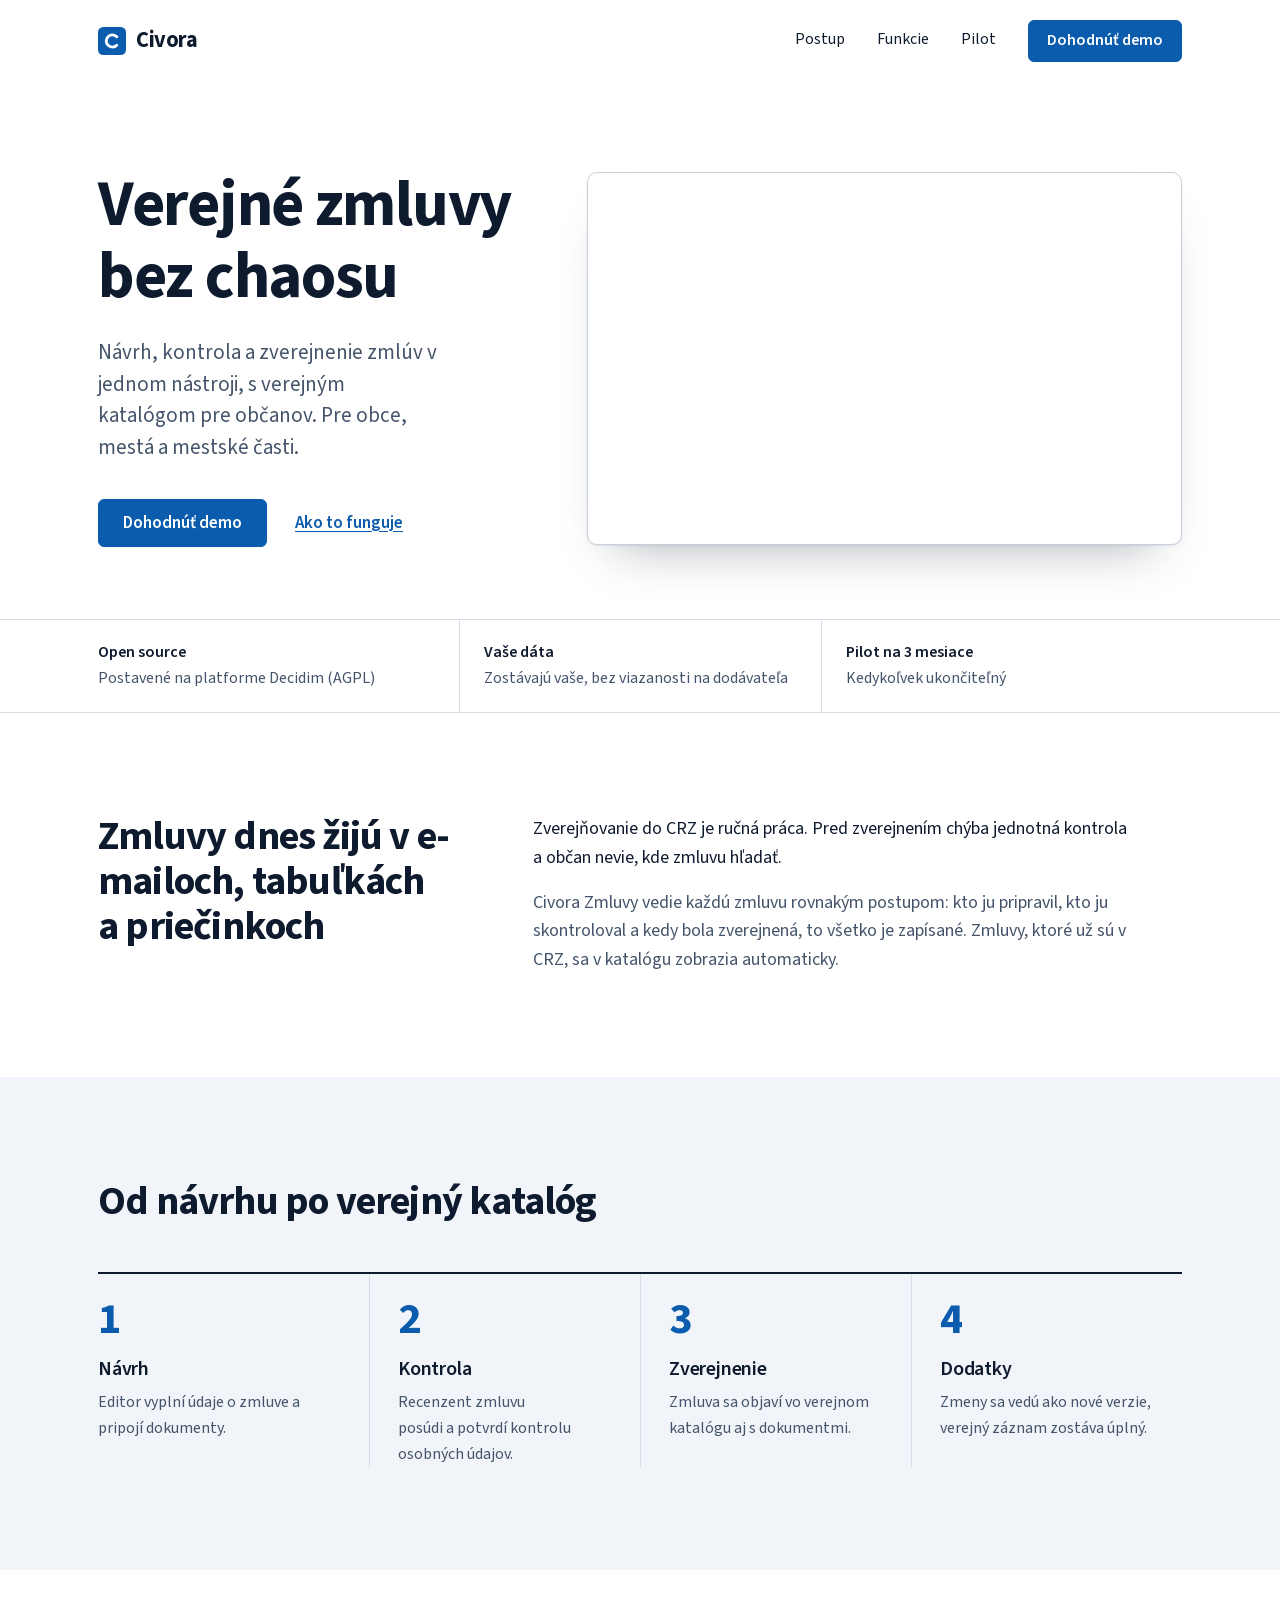
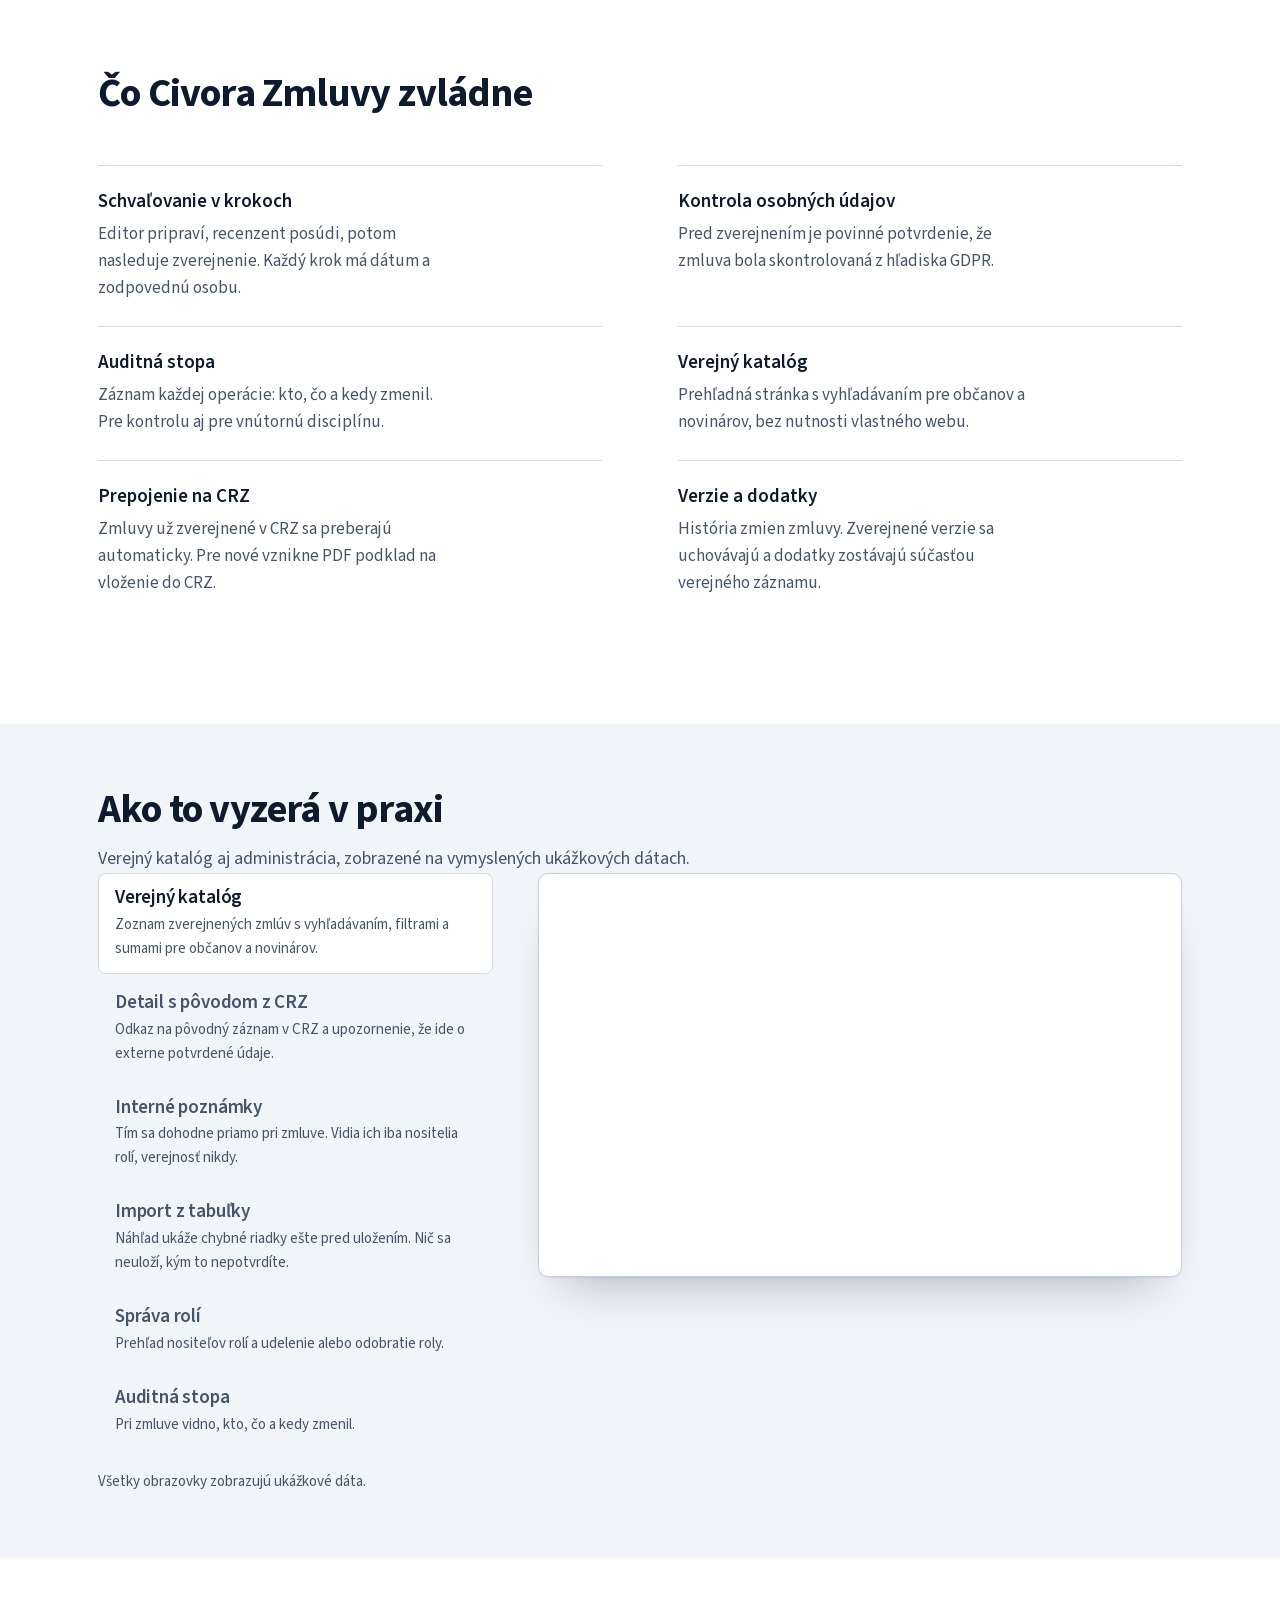
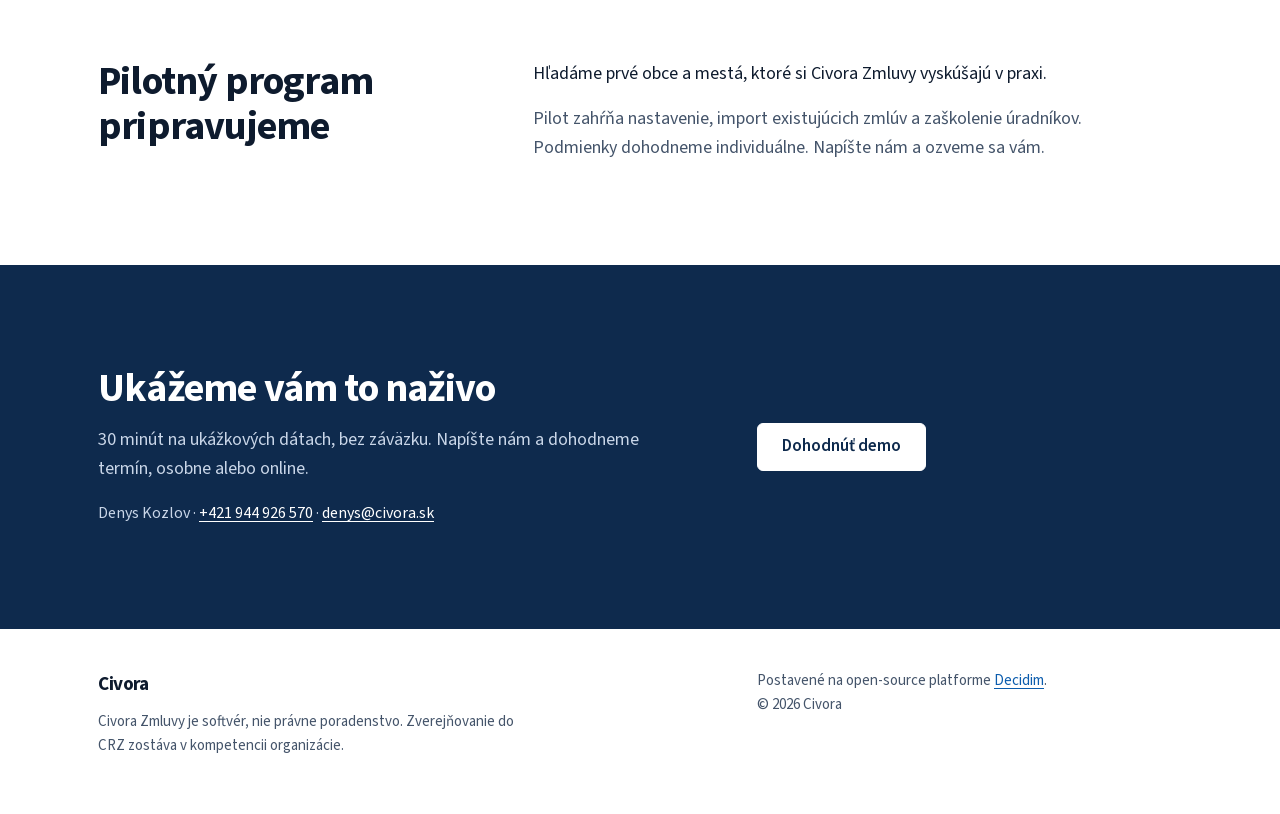
==== index.html @ c76ae754 "fix(site): cache-bust the refreshed screenshots Browsers kept the old images under the unchanged fil" ====
<!doctype html>
<html lang="sk">
<head>
<meta charset="utf-8">
<meta name="viewport" content="width=device-width, initial-scale=1">
<title>Civora Zmluvy: evidencia a zverejňovanie zmlúv pre obce a mestá</title>
<meta name="description" content="Návrh, kontrola a zverejnenie zmlúv obce či mesta v jednom nástroji, s verejným katalógom pre občanov a prepojením na CRZ. Postavené na open-source platforme Decidim.">
<link rel="canonical" href="https://civora.sk/">
<meta name="robots" content="index,follow,max-image-preview:large">
<meta name="theme-color" content="#0b5cad">
<meta property="og:type" content="website">
<meta property="og:site_name" content="Civora">
<meta property="og:url" content="https://civora.sk/">
<meta property="og:title" content="Civora Zmluvy: verejné zmluvy bez chaosu">
<meta property="og:description" content="Pracovný postup a verejný katalóg zmlúv pre obce, mestá a mestské časti.">
<meta property="og:locale" content="sk_SK">
<meta property="og:image" content="https://civora.sk/img/og-image.png?v=20261006">
<meta property="og:image:width" content="1200">
<meta property="og:image:height" content="630">
<meta property="og:image:alt" content="Verejný katalóg zmlúv v Civora Zmluvy (ukážkové dáta)">
<meta name="twitter:card" content="summary_large_image">
<link rel="icon" href="favicon.svg" type="image/svg+xml">
<link rel="preload" href="fonts/source-sans-3-latin-400.woff2" as="font" type="font/woff2" crossorigin>
<link rel="preload" href="fonts/source-sans-3-sk-ext-400.woff2" as="font" type="font/woff2" crossorigin>
<link rel="preload" href="fonts/source-sans-3-latin-600.woff2" as="font" type="font/woff2" crossorigin>
<link rel="preload" href="fonts/source-sans-3-sk-ext-600.woff2" as="font" type="font/woff2" crossorigin>
<link rel="preload" href="fonts/source-sans-3-latin-700.woff2" as="font" type="font/woff2" crossorigin>
<link rel="preload" href="fonts/source-sans-3-sk-ext-700.woff2" as="font" type="font/woff2" crossorigin>
<script type="application/ld+json">
{
  "@context": "https://schema.org",
  "@graph": [
    {
      "@type": "Organization",
      "@id": "https://civora.sk/#org",
      "name": "Civora",
      "url": "https://civora.sk/",
      "logo": "https://civora.sk/favicon.svg",
      "email": "denys@civora.sk",
      "telephone": "+421944926570",
      "areaServed": "SK"
    },
    {
      "@type": "WebSite",
      "@id": "https://civora.sk/#website",
      "url": "https://civora.sk/",
      "name": "Civora Zmluvy",
      "inLanguage": "sk",
      "publisher": {"@id": "https://civora.sk/#org"}
    },
    {
      "@type": "SoftwareApplication",
      "name": "Civora Zmluvy",
      "applicationCategory": "BusinessApplication",
      "operatingSystem": "Web",
      "inLanguage": "sk",
      "description": "Pracovný postup a verejný katalóg zmlúv pre obce, mestá a mestské časti: návrh, kontrola, zverejnenie a prepojenie na CRZ.",
      "image": "https://civora.sk/img/og-image.png?v=20261006",
      "publisher": {"@id": "https://civora.sk/#org"}
    }
  ]
}
</script>
<style>
@font-face{font-family:'Source Sans 3';font-style:normal;font-weight:400;font-display:optional;src:url('fonts/source-sans-3-sk-ext-400.woff2') format('woff2');unicode-range:U+010C-010F, U+011A-011B, U+0139-013A, U+013D-013E, U+0147-0148, U+0154-0155, U+0158-0159, U+0160-0161, U+0164-0165, U+016E-016F, U+017D-017E}
@font-face{font-family:'Source Sans 3';font-style:normal;font-weight:400;font-display:optional;src:url('fonts/source-sans-3-latin-400.woff2') format('woff2');unicode-range:U+0000-00FF, U+0131, U+0152-0153, U+02BB-02BC, U+02C6, U+02DA, U+02DC, U+0304, U+0308, U+0329, U+2000-206F, U+20AC, U+2122, U+2191, U+2193, U+2212, U+2215, U+FEFF, U+FFFD}
@font-face{font-family:'Source Sans 3';font-style:normal;font-weight:600;font-display:optional;src:url('fonts/source-sans-3-sk-ext-600.woff2') format('woff2');unicode-range:U+010C-010F, U+011A-011B, U+0139-013A, U+013D-013E, U+0147-0148, U+0154-0155, U+0158-0159, U+0160-0161, U+0164-0165, U+016E-016F, U+017D-017E}
@font-face{font-family:'Source Sans 3';font-style:normal;font-weight:600;font-display:optional;src:url('fonts/source-sans-3-latin-600.woff2') format('woff2');unicode-range:U+0000-00FF, U+0131, U+0152-0153, U+02BB-02BC, U+02C6, U+02DA, U+02DC, U+0304, U+0308, U+0329, U+2000-206F, U+20AC, U+2122, U+2191, U+2193, U+2212, U+2215, U+FEFF, U+FFFD}
@font-face{font-family:'Source Sans 3';font-style:normal;font-weight:700;font-display:optional;src:url('fonts/source-sans-3-sk-ext-700.woff2') format('woff2');unicode-range:U+010C-010F, U+011A-011B, U+0139-013A, U+013D-013E, U+0147-0148, U+0154-0155, U+0158-0159, U+0160-0161, U+0164-0165, U+016E-016F, U+017D-017E}
@font-face{font-family:'Source Sans 3';font-style:normal;font-weight:700;font-display:optional;src:url('fonts/source-sans-3-latin-700.woff2') format('woff2');unicode-range:U+0000-00FF, U+0131, U+0152-0153, U+02BB-02BC, U+02C6, U+02DA, U+02DC, U+0304, U+0308, U+0329, U+2000-206F, U+20AC, U+2122, U+2191, U+2193, U+2212, U+2215, U+FEFF, U+FFFD}

:root{
  --ink:#0e1b2e;
  --muted:#44546a;
  --blue:#0b5cad;
  --blue-dark:#084782;
  --navy:#0e2a4d;
  --rule:#d5dce6;
  --tint:#f1f4f8;
  --white:#fff;
  --measure:66ch;
  --gutter:clamp(20px,5vw,48px);
  scrollbar-color:#9aa8bb var(--tint);
}
*,*::before,*::after{box-sizing:border-box}
html{scroll-behavior:smooth;-webkit-text-size-adjust:100%}
body{
  margin:0;background:var(--white);color:var(--ink);
  font-family:'Source Sans 3',system-ui,-apple-system,'Segoe UI',sans-serif;
  font-size:1.125rem;line-height:1.6;font-variant-numeric:lining-nums;
  -webkit-font-smoothing:antialiased;
}
::selection{background:#bcd7f2;color:var(--ink)}
img{max-width:100%;height:auto;display:block}
a{color:var(--blue);text-underline-offset:.18em;text-decoration-thickness:1px}
a:hover{color:var(--blue-dark);text-decoration-thickness:2px}
:focus-visible{outline:3px solid var(--blue);outline-offset:3px;border-radius:2px}
.skip{position:absolute;left:-9999px;top:8px;background:var(--ink);color:#fff;padding:10px 16px;border-radius:6px;z-index:10}
.skip:focus{left:var(--gutter)}
.wrap{max-width:1180px;margin:0 auto;padding-inline:var(--gutter)}

h1,h2,h3{margin:0;font-weight:700;line-height:1.12;letter-spacing:-.02em;text-wrap:balance}
h1{font-size:clamp(2.5rem,1.2rem + 4.6vw,4rem)}
h2{font-size:clamp(1.8rem,1.2rem + 1.9vw,2.5rem)}
h3{font-size:1.25rem;letter-spacing:-.01em;line-height:1.3;font-weight:600}
p{margin:0;max-width:var(--measure);text-wrap:pretty}

/* header */
.top{display:flex;align-items:center;justify-content:space-between;gap:20px;padding-block:20px}
.brand{font-weight:700;font-size:1.4rem;letter-spacing:-.02em;color:var(--ink);text-decoration:none;display:flex;align-items:center;gap:10px}
.brand svg{width:28px;height:28px;flex:none}
.brand:hover{color:var(--ink)}
.nav{display:flex;align-items:center;gap:clamp(14px,3vw,32px);font-size:1rem}
.nav a:not(.btn){color:var(--ink);text-decoration:none;padding:6px 0;border-bottom:2px solid transparent}
.nav a:not(.btn):hover{border-bottom-color:var(--blue)}

.btn{
  display:inline-flex;align-items:center;justify-content:center;
  min-height:48px;padding:0 24px;border-radius:6px;
  background:var(--blue);color:#fff;font-weight:600;font-size:1.0625rem;
  text-decoration:none;border:1px solid var(--blue);
  transition:background-color .15s ease,border-color .15s ease;
}
.btn:hover{background:var(--blue-dark);border-color:var(--blue-dark);color:#fff}
.btn--sm{min-height:42px;padding:0 18px;font-size:1rem}
.btn--light{background:#fff;color:var(--navy);border-color:#fff}
.btn--light:hover{background:#e6eef8;border-color:#e6eef8;color:var(--navy)}

/* hero */
.hero{display:grid;grid-template-columns:minmax(0,5fr) minmax(0,7fr);gap:clamp(32px,5vw,72px);align-items:center;padding-block:clamp(40px,7vw,88px) clamp(40px,6vw,72px)}
.hero p.lead{font-size:1.3125rem;line-height:1.5;color:var(--muted);margin-top:24px;max-width:34ch}
.hero .actions{display:flex;flex-wrap:wrap;align-items:center;gap:12px 28px;margin-top:36px}
.hero .actions a.link{font-weight:600;font-size:1.0625rem}
.shot{border:1px solid #c6d0dc;border-radius:10px;overflow:hidden;background:#fff;box-shadow:0 1px 2px rgba(14,27,46,.08),0 28px 48px -28px rgba(14,27,46,.35)}

.facts{border-block:1px solid var(--rule);background:var(--white)}
.facts ul{list-style:none;margin:0 auto;padding:0 var(--gutter);max-width:1180px;display:grid;grid-template-columns:repeat(3,1fr)}
.facts li{padding:20px 24px;font-size:1rem;color:var(--muted);border-left:1px solid var(--rule)}
.facts li:first-child{border-left:0;padding-left:0}
.facts strong{display:block;color:var(--ink);font-weight:600}

section{padding-block:clamp(56px,8vw,104px)}
.split{display:grid;grid-template-columns:minmax(0,4fr) minmax(0,7fr);gap:clamp(24px,5vw,80px)}
.split .body p+p{margin-top:16px}
.body p{color:var(--muted)}
.body p.strong{color:var(--ink)}

.tint{background:var(--tint)}

/* workflow */
.steps{list-style:none;margin:48px 0 0;padding:0;display:grid;grid-template-columns:repeat(4,1fr);gap:0;counter-reset:s;border-top:2px solid var(--ink)}
.steps li{padding:24px 28px 0 0;counter-increment:s}
.steps li+li{padding-left:28px;border-left:1px solid var(--rule)}
.steps li::before{content:counter(s);display:block;font-size:2.75rem;font-weight:700;line-height:1;color:var(--blue);margin-bottom:14px;font-variant-numeric:tabular-nums}
.steps p{font-size:1rem;color:var(--muted);margin-top:8px}

/* features */
.feat{margin:48px 0 0;display:grid;grid-template-columns:1fr 1fr;column-gap:clamp(32px,6vw,96px)}
.feat div{padding:24px 0;border-top:1px solid var(--rule)}
.feat dt{font-weight:600;font-size:1.1875rem;line-height:1.3}
.feat dd{margin:6px 0 0;color:var(--muted);font-size:1.0625rem;max-width:44ch}

/* screens */
.screens{display:grid;grid-template-columns:1fr 1fr;gap:clamp(20px,3vw,40px);margin-top:48px}
.screens figure{margin:0}
.screens figcaption{margin-top:14px;font-size:1rem;color:var(--muted);max-width:46ch}
.screens figcaption strong{color:var(--ink);font-weight:600}

/* gallery */
.gal{padding-block:clamp(48px,5vw,64px)}
.gal__intro{margin-top:12px;color:var(--muted)}
.gal__list{list-style:none;margin:32px 0 0;padding:0;display:grid;gap:40px}
.gal__item{min-width:0}
.gal__title{font-size:1.1875rem}
.gal__line{margin:4px 0 14px;font-size:1rem;color:var(--muted);max-width:60ch}
.gal__note{margin-top:20px;font-size:.9375rem;color:var(--muted)}
@media (min-width:960px){
  .gal__list{margin-top:28px}
  .gal.is-on .gal__body{display:grid;grid-template-columns:minmax(0,38fr) minmax(0,62fr);gap:clamp(24px,3.5vw,48px);align-items:start}
  .gal.is-on .gal__list{margin-top:0;gap:4px}
  .gal.is-on .gal__item{padding:12px 16px;border:1px solid transparent;border-radius:8px;cursor:pointer;transition:background-color .15s ease,border-color .15s ease}
  .gal.is-on .gal__item .shot{display:none}
  .gal.is-on .gal__line{margin:2px 0 0;font-size:.9375rem}
  .gal.is-on .gal__title{color:var(--muted)}
  .gal.is-on .gal__item:hover{background:rgba(255,255,255,.6)}
  .gal.is-on .gal__item[aria-selected="true"]{background:var(--white);border-color:var(--rule)}
  .gal.is-on .gal__item[aria-selected="true"] .gal__title{color:var(--ink)}
  .gal__stage{position:sticky;top:24px}
  .gal__stage img{transition:opacity .18s ease-out}
  .gal__stage img.is-fading{opacity:0}
}
@media (prefers-reduced-motion:reduce){.gal__stage img,.gal.is-on .gal__item{transition:none}}

/* pricing */
.plans{margin:48px 0 0;border-top:2px solid var(--ink)}
.plan{display:grid;grid-template-columns:minmax(0,3fr) minmax(0,5fr) minmax(0,3fr);gap:16px 32px;align-items:baseline;padding:28px 0;border-bottom:1px solid var(--rule)}
.plan p{color:var(--muted);font-size:1.0625rem}
.plan .price{font-weight:700;font-size:1.75rem;letter-spacing:-.02em;text-align:right;font-variant-numeric:tabular-nums lining-nums;line-height:1.2}
.plan .price small{display:block;font-size:1rem;font-weight:400;color:var(--muted);letter-spacing:0}
.note{margin-top:20px;font-size:1rem;color:var(--muted)}

/* cta */
.cta{background:var(--navy);color:#fff}
.cta .wrap{display:grid;grid-template-columns:minmax(0,7fr) minmax(0,5fr);gap:32px 64px;align-items:center}
.cta p{color:#c9d6e8;margin-top:14px}
.cta .who{font-size:1rem;color:#c9d6e8;margin-top:18px}
.cta .who a,.cta .who a:hover{color:#fff}
.cta .act{justify-self:start}

footer{padding-block:40px 56px;font-size:.9375rem;color:var(--muted)}
footer .wrap{display:grid;grid-template-columns:minmax(0,7fr) minmax(0,5fr);gap:16px 64px}
footer p{max-width:60ch}
footer .brand{font-size:1.2rem;margin-bottom:10px}

@media (max-width:900px){
  .hero{grid-template-columns:1fr}
  .hero p.lead{max-width:44ch}
  .split{grid-template-columns:1fr}
  .steps{grid-template-columns:1fr 1fr}
  .steps li:nth-child(odd){padding-left:0;border-left:0}
  .steps li:nth-child(n+3){margin-top:28px;border-top:1px solid var(--rule)}
  .feat{grid-template-columns:1fr}
  .screens{grid-template-columns:1fr}
  .plan{grid-template-columns:1fr;gap:6px}
  .plan .price{text-align:left}
  .cta .wrap,footer .wrap{grid-template-columns:1fr}
}
@media (max-width:640px){
  .nav a:not(.btn){display:none}
  .facts ul{grid-template-columns:1fr}
  .facts li{border-left:0;padding:14px 0;border-top:1px solid var(--rule)}
  .facts li:first-child{border-top:0}
  .steps{grid-template-columns:1fr}
  .steps li,.steps li+li{padding:20px 0 0;border-left:0}
  .steps li+li{margin-top:20px;border-top:1px solid var(--rule)}
  .steps li:nth-child(n+3){margin-top:20px}
}
@media (prefers-reduced-motion:reduce){html{scroll-behavior:auto}.btn{transition:none}}
</style>
</head>
<body>
<a class="skip" href="#obsah">Preskočiť na obsah</a>

<header class="wrap top">
  <a class="brand" href="./" aria-label="Civora Zmluvy, domov">
    <svg viewBox="0 0 32 32" aria-hidden="true"><rect width="32" height="32" rx="6" fill="#0b5cad"/><path d="M21.5 11.2A7 7 0 1 0 21.5 20.8" fill="none" stroke="#fff" stroke-width="3.2" stroke-linecap="round"/></svg>
    Civora
  </a>
  <nav class="nav" aria-label="Hlavná navigácia">
    <a href="#postup">Postup</a>
    <a href="#funkcie">Funkcie</a>
    <a href="#pilot">Pilot</a>
    <a class="btn btn--sm" href="mailto:denys@civora.sk?subject=Demo%20Civora%20Zmluvy">Dohodnúť demo</a>
  </nav>
</header>

<main id="obsah">
<div class="wrap hero">
  <div>
    <h1>Verejné zmluvy bez chaosu</h1>
    <p class="lead">Návrh, kontrola a zverejnenie zmlúv v jednom nástroji, s verejným katalógom pre občanov. Pre obce, mestá a mestské časti.</p>
    <div class="actions">
      <a class="btn" href="mailto:denys@civora.sk?subject=Demo%20Civora%20Zmluvy">Dohodnúť demo</a>
      <a class="link" href="#postup">Ako to funguje</a>
    </div>
  </div>
  <div class="shot">
    <img src="img/catalogue-sk-1440.webp?v=20261006" srcset="img/catalogue-sk-480.webp?v=20261006 480w, img/catalogue-sk-800.webp?v=20261006 800w, img/catalogue-sk-1200.webp?v=20261006 1200w, img/catalogue-sk-1440.webp?v=20261006 1440w" sizes="(max-width:900px) calc(100vw - 32px), 640px" width="1440" height="900" alt="Verejný katalóg zmlúv s vyhľadávaním a sumami zmlúv (ukážkové dáta)" fetchpriority="high" decoding="async">
  </div>
</div>

<div class="facts">
  <ul class="wrap">
    <li><strong>Open source</strong>Postavené na platforme Decidim (AGPL)</li>
    <li><strong>Vaše dáta</strong>Zostávajú vaše, bez viazanosti na dodávateľa</li>
    <li><strong>Pilot na 3 mesiace</strong>Kedykoľvek ukončiteľný</li>
  </ul>
</div>

<section>
  <div class="wrap split">
    <h2>Zmluvy dnes žijú v e-mailoch, tabuľkách a priečinkoch</h2>
    <div class="body">
      <p class="strong">Zverejňovanie do CRZ je ručná práca. Pred zverejnením chýba jednotná kontrola a občan nevie, kde zmluvu hľadať.</p>
      <p>Civora Zmluvy vedie každú zmluvu rovnakým postupom: kto ju pripravil, kto ju skontroloval a kedy bola zverejnená, to všetko je zapísané. Zmluvy, ktoré už sú v CRZ, sa v katalógu zobrazia automaticky.</p>
    </div>
  </div>
</section>

<section id="postup" class="tint">
  <div class="wrap">
    <h2>Od návrhu po verejný katalóg</h2>
    <ol class="steps">
      <li><h3>Návrh</h3><p>Editor vyplní údaje o zmluve a pripojí dokumenty.</p></li>
      <li><h3>Kontrola</h3><p>Recenzent zmluvu posúdi a potvrdí kontrolu osobných údajov.</p></li>
      <li><h3>Zverejnenie</h3><p>Zmluva sa objaví vo verejnom katalógu aj s dokumentmi.</p></li>
      <li><h3>Dodatky</h3><p>Zmeny sa vedú ako nové verzie, verejný záznam zostáva úplný.</p></li>
    </ol>
  </div>
</section>

<section id="funkcie">
  <div class="wrap">
    <h2>Čo Civora Zmluvy zvládne</h2>
    <dl class="feat">
      <div><dt>Schvaľovanie v krokoch</dt><dd>Editor pripraví, recenzent posúdi, potom nasleduje zverejnenie. Každý krok má dátum a zodpovednú osobu.</dd></div>
      <div><dt>Kontrola osobných údajov</dt><dd>Pred zverejnením je povinné potvrdenie, že zmluva bola skontrolovaná z hľadiska GDPR.</dd></div>
      <div><dt>Auditná stopa</dt><dd>Záznam každej operácie: kto, čo a kedy zmenil. Pre kontrolu aj pre vnútornú disciplínu.</dd></div>
      <div><dt>Verejný katalóg</dt><dd>Prehľadná stránka s vyhľadávaním pre občanov a novinárov, bez nutnosti vlastného webu.</dd></div>
      <div><dt>Prepojenie na CRZ</dt><dd>Zmluvy už zverejnené v CRZ sa preberajú automaticky. Pre nové vznikne PDF podklad na vloženie do CRZ.</dd></div>
      <div><dt>Verzie a dodatky</dt><dd>História zmien zmluvy. Zverejnené verzie sa uchovávajú a dodatky zostávajú súčasťou verejného záznamu.</dd></div>
    </dl>
  </div>
</section>

<section class="tint gal" id="galeria">
  <div class="wrap">
    <h2>Ako to vyzerá v praxi</h2>
    <p class="gal__intro">Verejný katalóg aj administrácia, zobrazené na vymyslených ukážkových dátach.</p>
    <div class="gal__body">
      <ol class="gal__list">
        <li class="gal__item" data-id="catalogue-sk">
          <h3 class="gal__title">Verejný katalóg</h3>
          <p class="gal__line">Zoznam zverejnených zmlúv s vyhľadávaním, filtrami a sumami pre občanov a novinárov.</p>
          <div class="shot"><img src="img/catalogue-sk-1440.webp?v=20261006" srcset="img/catalogue-sk-480.webp?v=20261006 480w, img/catalogue-sk-800.webp?v=20261006 800w, img/catalogue-sk-1200.webp?v=20261006 1200w, img/catalogue-sk-1440.webp?v=20261006 1440w" sizes="(max-width:959px) calc(100vw - 40px), 660px" width="1440" height="900" alt="Verejný katalóg zmlúv s vyhľadávaním, filtrami a zoznamom zmlúv so sumami (ukážkové dáta)" loading="lazy" decoding="async"></div>
        </li>
        <li class="gal__item" data-id="detail-crz-sk">
          <h3 class="gal__title">Detail s pôvodom z CRZ</h3>
          <p class="gal__line">Odkaz na pôvodný záznam v CRZ a upozornenie, že ide o externe potvrdené údaje.</p>
          <div class="shot"><img src="img/detail-crz-sk-1440.webp?v=20261006" srcset="img/detail-crz-sk-480.webp?v=20261006 480w, img/detail-crz-sk-800.webp?v=20261006 800w, img/detail-crz-sk-1200.webp?v=20261006 1200w, img/detail-crz-sk-1440.webp?v=20261006 1440w" sizes="(max-width:959px) calc(100vw - 40px), 660px" width="1440" height="900" alt="Detail zmluvy zrkadlenej z CRZ s údajmi o zmluve, zmluvnými stranami a odkazom na pôvodný záznam (ukážkové dáta)" loading="lazy" decoding="async"></div>
        </li>
        <li class="gal__item" data-id="notes-sk">
          <h3 class="gal__title">Interné poznámky</h3>
          <p class="gal__line">Tím sa dohodne priamo pri zmluve. Vidia ich iba nositelia rolí, verejnosť nikdy.</p>
          <div class="shot"><img src="img/notes-sk-1440.webp?v=20261006" srcset="img/notes-sk-480.webp?v=20261006 480w, img/notes-sk-800.webp?v=20261006 800w, img/notes-sk-1200.webp?v=20261006 1200w, img/notes-sk-1440.webp?v=20261006 1440w" sizes="(max-width:959px) calc(100vw - 40px), 660px" width="1440" height="900" alt="Interné poznámky k zmluve v administrácii: dve poznámky a pole na pridanie ďalšej (ukážkové dáta)" loading="lazy" decoding="async"></div>
        </li>
        <li class="gal__item" data-id="import-preview-sk">
          <h3 class="gal__title">Import z tabuľky</h3>
          <p class="gal__line">Náhľad ukáže chybné riadky ešte pred uložením. Nič sa neuloží, kým to nepotvrdíte.</p>
          <div class="shot"><img src="img/import-preview-sk-1440.webp?v=20261006" srcset="img/import-preview-sk-480.webp?v=20261006 480w, img/import-preview-sk-800.webp?v=20261006 800w, img/import-preview-sk-1200.webp?v=20261006 1200w, img/import-preview-sk-1440.webp?v=20261006 1440w" sizes="(max-width:959px) calc(100vw - 40px), 660px" width="1440" height="900" alt="Náhľad importu zmlúv z tabuľky CSV: tri platné riadky a dva riadky s chybou v sume a v dátume (ukážkové dáta)" loading="lazy" decoding="async"></div>
        </li>
        <li class="gal__item" data-id="roles-sk">
          <h3 class="gal__title">Správa rolí</h3>
          <p class="gal__line">Prehľad nositeľov rolí a udelenie alebo odobratie roly.</p>
          <div class="shot"><img src="img/roles-sk-1440.webp?v=20261006" srcset="img/roles-sk-480.webp?v=20261006 480w, img/roles-sk-800.webp?v=20261006 800w, img/roles-sk-1200.webp?v=20261006 1200w, img/roles-sk-1440.webp?v=20261006 1440w" sizes="(max-width:959px) calc(100vw - 40px), 660px" width="1440" height="900" alt="Správa rolí v administrácii s používateľom v roli recenzenta (ukážkové dáta)" loading="lazy" decoding="async"></div>
        </li>
        <li class="gal__item" data-id="audit-trail">
          <h3 class="gal__title">Auditná stopa</h3>
          <p class="gal__line">Pri zmluve vidno, kto, čo a kedy zmenil.</p>
          <div class="shot"><img src="img/audit-trail-1440.webp?v=20261006" srcset="img/audit-trail-480.webp?v=20261006 480w, img/audit-trail-800.webp?v=20261006 800w, img/audit-trail-1200.webp?v=20261006 1200w, img/audit-trail-1440.webp?v=20261006 1440w" sizes="(max-width:959px) calc(100vw - 40px), 660px" width="1440" height="900" alt="Auditná stopa jednej zmluvy so zoznamom operácií, používateľov a dátumov (ukážkové dáta)" loading="lazy" decoding="async"></div>
        </li>
      </ol>
    </div>
    <p class="gal__note">Všetky obrazovky zobrazujú ukážkové dáta.</p>
  </div>
</section>

<section id="pilot">
  <div class="wrap split">
    <h2>Pilotný program pripravujeme</h2>
    <div class="body">
      <p class="strong">Hľadáme prvé obce a mestá, ktoré si Civora Zmluvy vyskúšajú v praxi.</p>
      <p>Pilot zahŕňa nastavenie, import existujúcich zmlúv a zaškolenie úradníkov. Podmienky dohodneme individuálne. Napíšte nám a ozveme sa vám.</p>
    </div>
  </div>
</section>

<section class="cta" id="kontakt">
  <div class="wrap">
    <div>
      <h2>Ukážeme vám to naživo</h2>
      <p>30 minút na ukážkových dátach, bez záväzku. Napíšte nám a dohodneme termín, osobne alebo online.</p>
      <p class="who">Denys Kozlov · <a href="tel:+421944926570">+421 944 926 570</a> · <a href="mailto:denys@civora.sk">denys@civora.sk</a></p>
    </div>
    <a class="btn btn--light act" href="mailto:denys@civora.sk?subject=Demo%20Civora%20Zmluvy">Dohodnúť demo</a>
  </div>
</section>
<script>
(function(){
  var gal=document.getElementById('galeria');
  var mq=window.matchMedia('(min-width:960px)');
  if(!gal)return;
  var body=gal.querySelector('.gal__body'),list=gal.querySelector('.gal__list');
  var items=[].slice.call(list.children),stage,img,cur=0,timer;
  function select(n,focus){
    items.forEach(function(it,i){
      it.setAttribute('aria-selected',i===n?'true':'false');
      it.tabIndex=i===n?0:-1;
    });
    if(focus)items[n].focus();
    if(n===cur&&img.src)return;
    cur=n;
    var src=items[n].querySelector('img'),panel=stage;
    panel.setAttribute('aria-labelledby',items[n].id);
    var reduce=window.matchMedia('(prefers-reduced-motion:reduce)').matches;
    clearTimeout(timer);
    function swap(){
      img.removeAttribute('loading');
      img.srcset=src.srcset;img.sizes=src.sizes;img.src=src.src;img.alt=src.alt;
      img.classList.remove('is-fading');
    }
    if(reduce){swap();return}
    img.classList.add('is-fading');
    timer=setTimeout(swap,180);
  }
  function on(){
    if(stage)return;
    stage=document.createElement('div');
    stage.className='gal__stage shot';
    stage.id='galeria-panel';
    stage.setAttribute('role','tabpanel');
    img=document.createElement('img');
    img.width=1440;img.height=900;img.decoding='async';
    stage.appendChild(img);
    body.appendChild(stage);
    list.setAttribute('role','tablist');
    list.setAttribute('aria-label','Ukážky obrazoviek');
    items.forEach(function(it,i){
      it.id='galeria-tab-'+i;
      it.setAttribute('role','tab');
      it.setAttribute('aria-controls','galeria-panel');
    });
    gal.classList.add('is-on');
    cur=-1;select(0);
  }
  function off(){
    if(!stage)return;
    stage.remove();stage=null;img=null;
    gal.classList.remove('is-on');
    list.removeAttribute('role');list.removeAttribute('aria-label');
    items.forEach(function(it){
      ['role','aria-controls','aria-selected','tabindex','id'].forEach(function(a){it.removeAttribute(a)});
    });
  }
  items.forEach(function(it,i){it.addEventListener('click',function(){if(stage)select(i)})});
  list.addEventListener('keydown',function(e){
    if(!stage)return;
    var i=items.indexOf(document.activeElement),n=-1;
    if(i<0)return;
    if(e.key==='ArrowDown'||e.key==='ArrowRight')n=(i+1)%items.length;
    else if(e.key==='ArrowUp'||e.key==='ArrowLeft')n=(i-1+items.length)%items.length;
    else if(e.key==='Home')n=0;
    else if(e.key==='End')n=items.length-1;
    if(n<0)return;
    e.preventDefault();select(n,true);
  });
  function sync(){mq.matches?on():off()}
  sync();
  if(mq.addEventListener)mq.addEventListener('change',sync);
})();
</script>
</main>

<footer>
  <div class="wrap">
    <div>
      <div class="brand">Civora</div>
      <p>Civora Zmluvy je softvér, nie právne poradenstvo. Zverejňovanie do CRZ zostáva v kompetencii organizácie.</p>
    </div>
    <p>Postavené na open-source platforme <a href="https://decidim.org" rel="noopener">Decidim</a>.<br>© 2026 Civora</p>
  </div>
</footer>
</body>
</html>
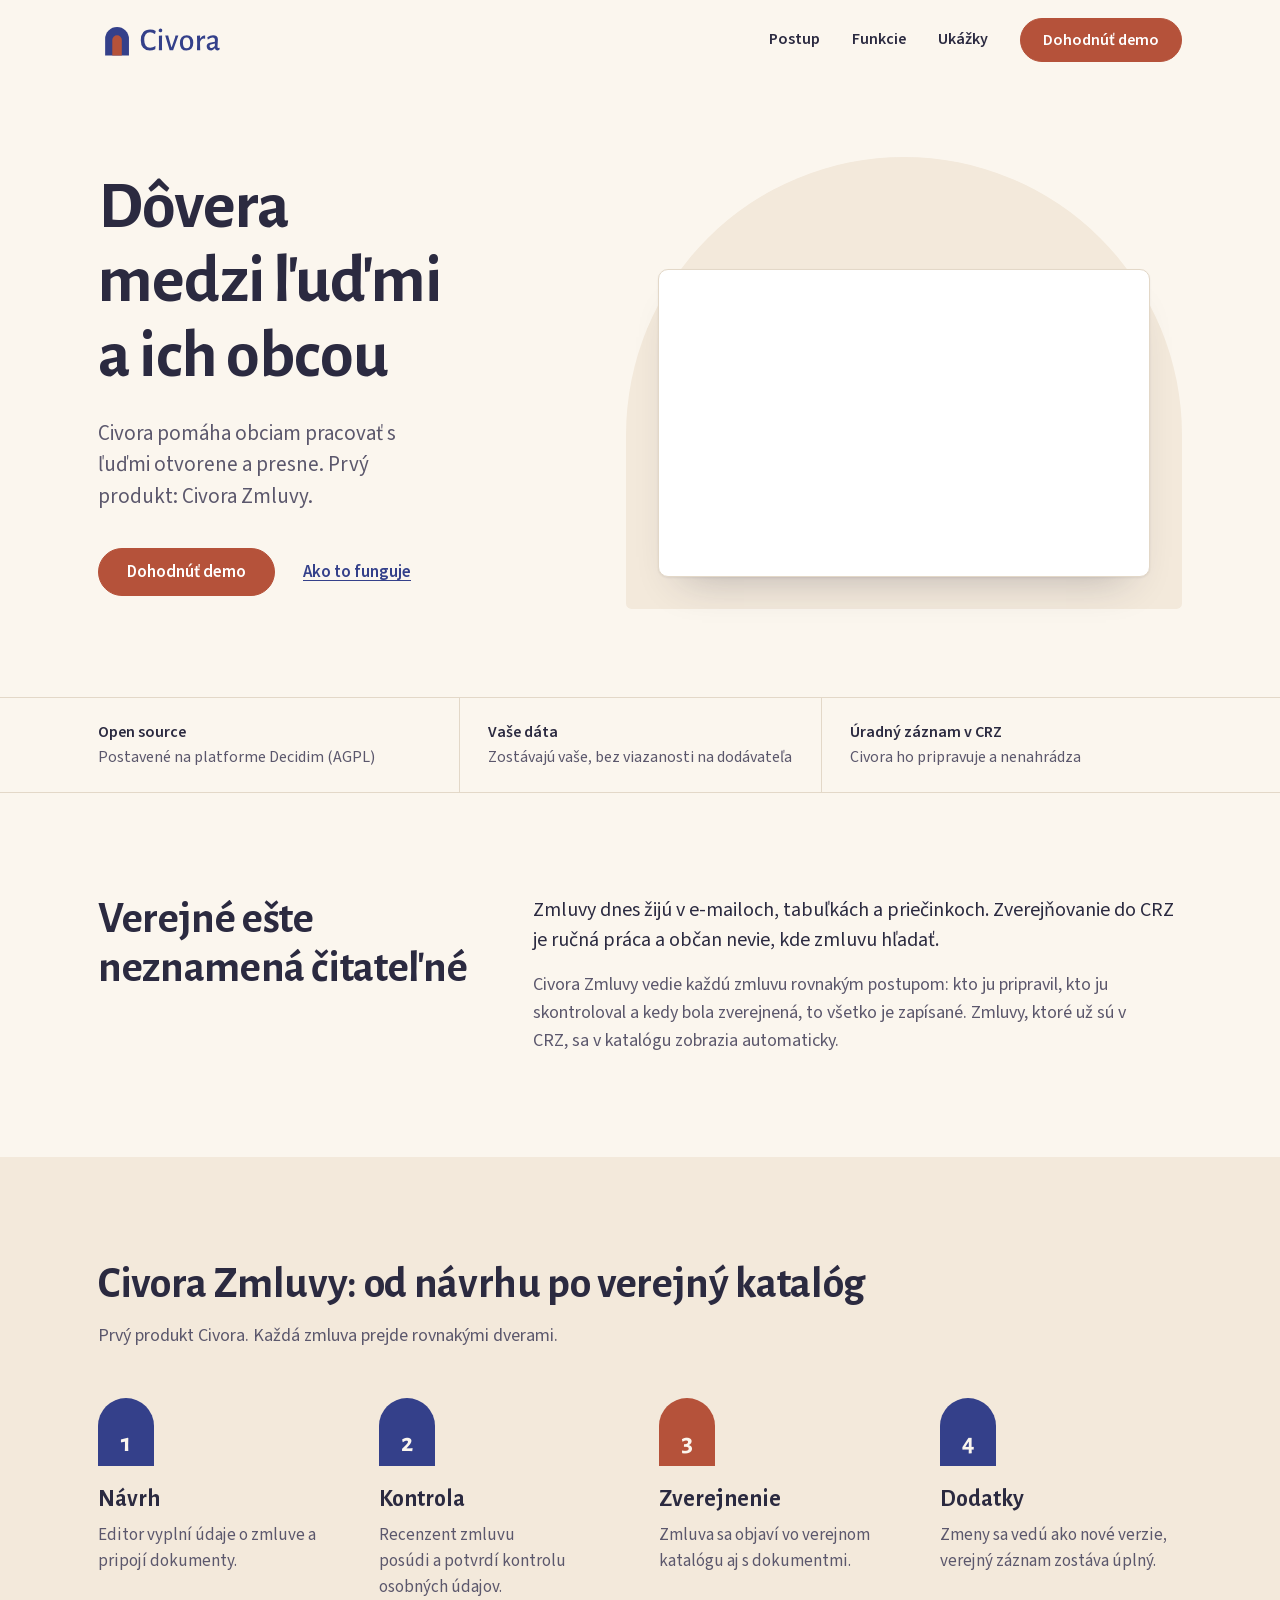
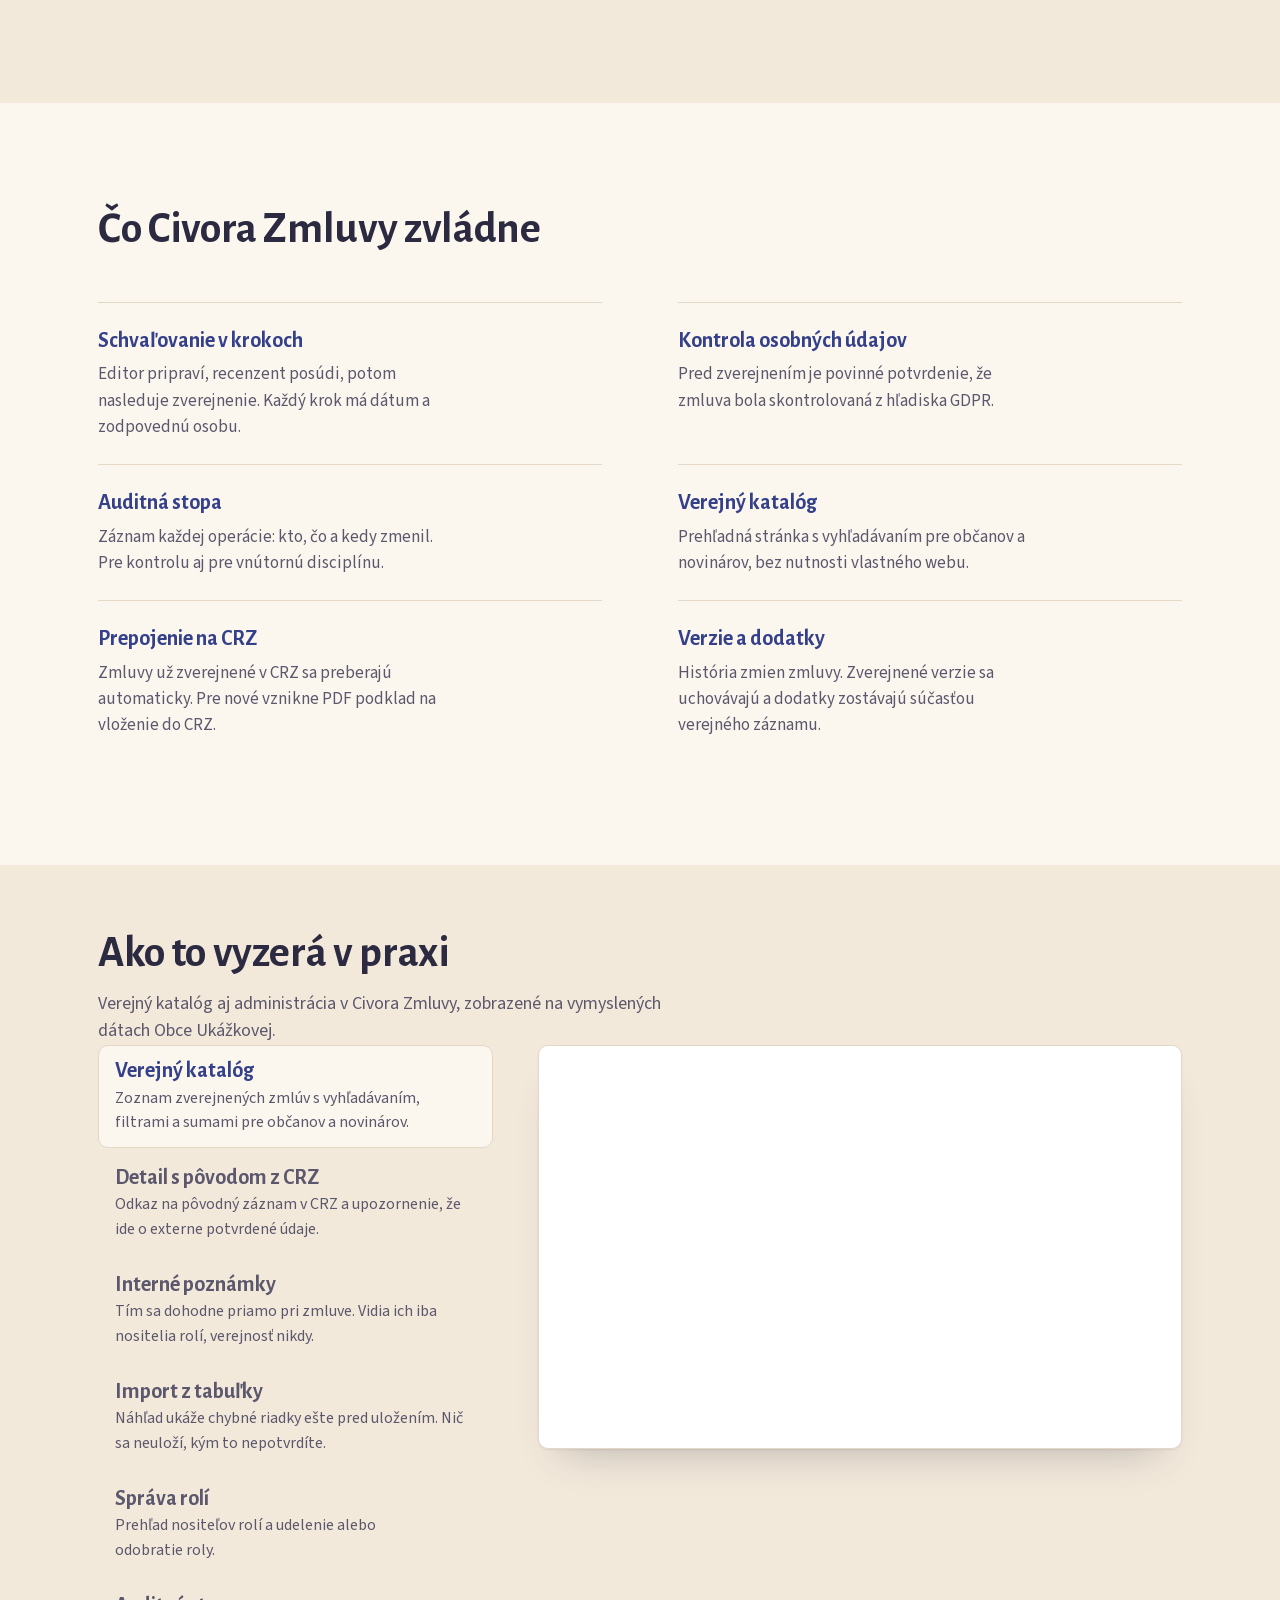
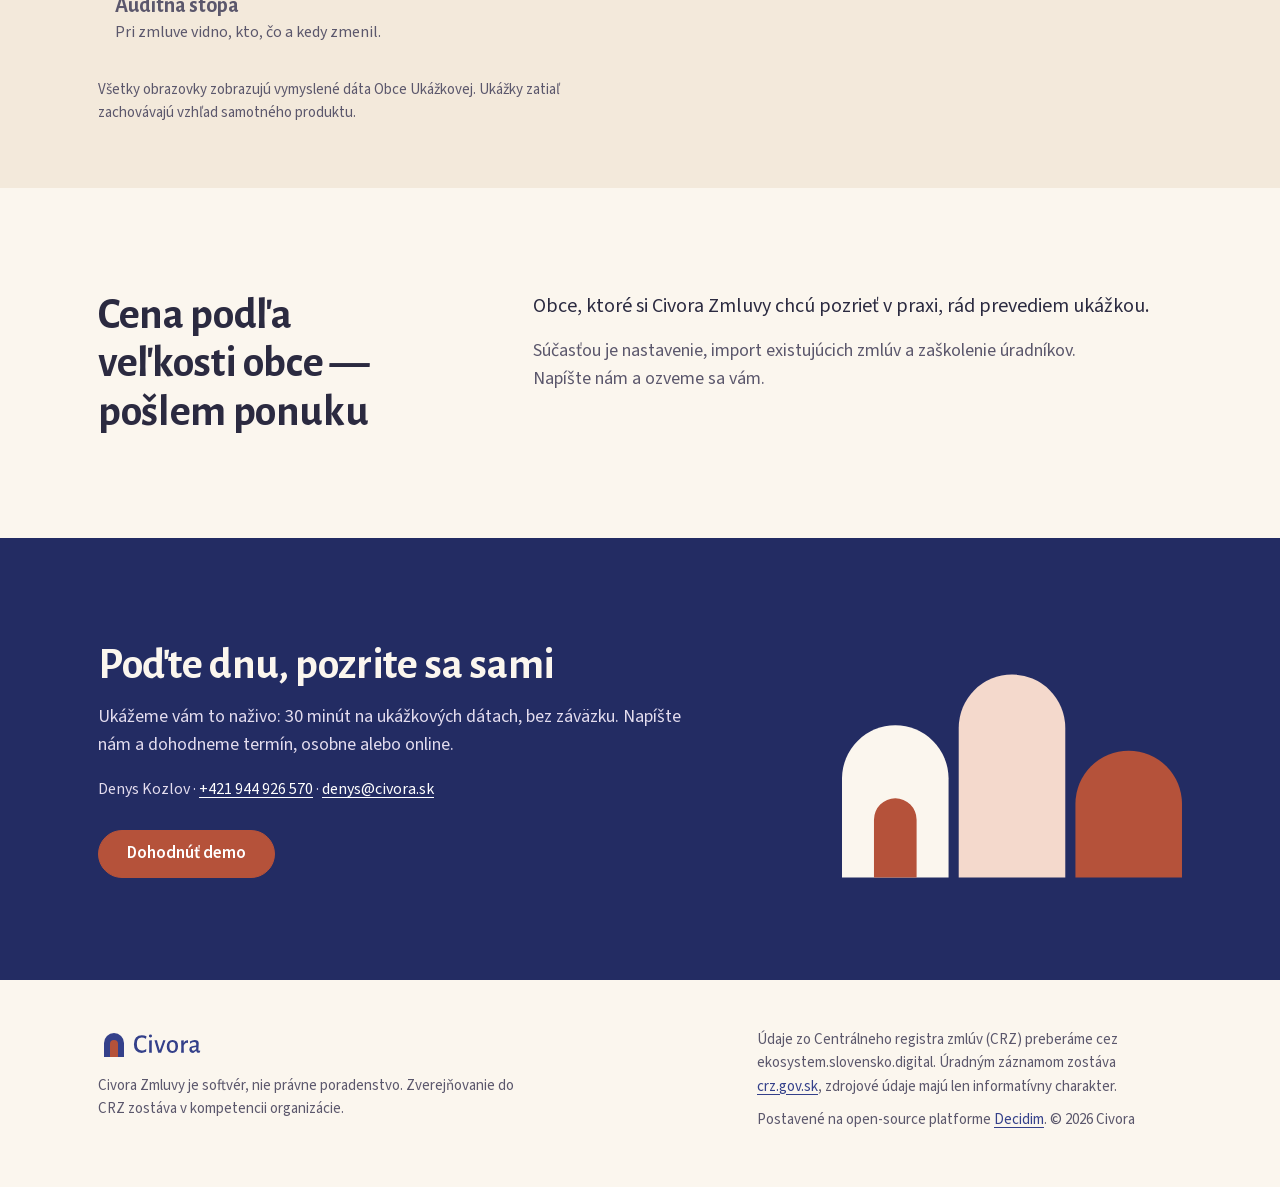
==== commit 0d6d6068: "feat(site): apply the Dvere identity (civora-org/civora-platform#209) Restyle the landing page and 4" ====
--- a/index.html
+++ b/index.html
@@ -3,29 +3,32 @@
 <head>
 <meta charset="utf-8">
 <meta name="viewport" content="width=device-width, initial-scale=1">
-<title>Civora Zmluvy: evidencia a zverejňovanie zmlúv pre obce a mestá</title>
-<meta name="description" content="Návrh, kontrola a zverejnenie zmlúv obce či mesta v jednom nástroji, s verejným katalógom pre občanov a prepojením na CRZ. Postavené na open-source platforme Decidim.">
+<title>Civora: dôvera medzi ľuďmi a ich obcou | Civora Zmluvy</title>
+<meta name="description" content="Civora pomáha obciam pracovať s ľuďmi otvorene a presne. Prvý produkt, Civora Zmluvy, vedie zmluvy obce od návrhu po verejný katalóg a prepojenie na CRZ. Postavené na open-source platforme Decidim.">
 <link rel="canonical" href="https://civora.sk/">
 <meta name="robots" content="index,follow,max-image-preview:large">
-<meta name="theme-color" content="#0b5cad">
+<meta name="theme-color" content="#fbf6ee">
 <meta property="og:type" content="website">
 <meta property="og:site_name" content="Civora">
 <meta property="og:url" content="https://civora.sk/">
-<meta property="og:title" content="Civora Zmluvy: verejné zmluvy bez chaosu">
-<meta property="og:description" content="Pracovný postup a verejný katalóg zmlúv pre obce, mestá a mestské časti.">
+<meta property="og:title" content="Civora: dôvera medzi ľuďmi a ich obcou">
+<meta property="og:description" content="Prvý produkt: Civora Zmluvy, pracovný postup a verejný katalóg zmlúv pre obce, mestá a mestské časti.">
 <meta property="og:locale" content="sk_SK">
-<meta property="og:image" content="https://civora.sk/img/og-image.png?v=20261006">
+<meta property="og:image" content="https://civora.sk/img/og-image.png?v=20261014">
 <meta property="og:image:width" content="1200">
 <meta property="og:image:height" content="630">
-<meta property="og:image:alt" content="Verejný katalóg zmlúv v Civora Zmluvy (ukážkové dáta)">
+<meta property="og:image:alt" content="Civora: dôvera medzi ľuďmi a ich obcou. Prvý produkt: Civora Zmluvy.">
 <meta name="twitter:card" content="summary_large_image">
 <link rel="icon" href="favicon.svg" type="image/svg+xml">
+<link rel="icon" href="favicon.ico" sizes="48x48">
+<link rel="apple-touch-icon" href="apple-touch-icon.png">
+<link rel="manifest" href="manifest.webmanifest">
+<link rel="preload" href="fonts/alegreya-sans-latin-700.woff2" as="font" type="font/woff2" crossorigin>
+<link rel="preload" href="fonts/alegreya-sans-latin-ext-700.woff2" as="font" type="font/woff2" crossorigin>
 <link rel="preload" href="fonts/source-sans-3-latin-400.woff2" as="font" type="font/woff2" crossorigin>
 <link rel="preload" href="fonts/source-sans-3-sk-ext-400.woff2" as="font" type="font/woff2" crossorigin>
 <link rel="preload" href="fonts/source-sans-3-latin-600.woff2" as="font" type="font/woff2" crossorigin>
 <link rel="preload" href="fonts/source-sans-3-sk-ext-600.woff2" as="font" type="font/woff2" crossorigin>
-<link rel="preload" href="fonts/source-sans-3-latin-700.woff2" as="font" type="font/woff2" crossorigin>
-<link rel="preload" href="fonts/source-sans-3-sk-ext-700.woff2" as="font" type="font/woff2" crossorigin>
 <script type="application/ld+json">
 {
   "@context": "https://schema.org",
@@ -34,8 +37,9 @@
       "@type": "Organization",
       "@id": "https://civora.sk/#org",
       "name": "Civora",
+      "slogan": "Dôvera medzi ľuďmi a ich obcou",
       "url": "https://civora.sk/",
-      "logo": "https://civora.sk/favicon.svg",
+      "logo": "https://civora.sk/brand/mark-512.png",
       "email": "denys@civora.sk",
       "telephone": "+421944926570",
       "areaServed": "SK"
@@ -54,186 +58,186 @@
       "applicationCategory": "BusinessApplication",
       "operatingSystem": "Web",
       "inLanguage": "sk",
-      "description": "Pracovný postup a verejný katalóg zmlúv pre obce, mestá a mestské časti: návrh, kontrola, zverejnenie a prepojenie na CRZ.",
-      "image": "https://civora.sk/img/og-image.png?v=20261006",
+      "description": "Prvý produkt Civora: pracovný postup a verejný katalóg zmlúv pre obce, mestá a mestské časti, od návrhu po zverejnenie a prepojenie na CRZ.",
+      "image": "https://civora.sk/img/og-image.png?v=20261014",
       "publisher": {"@id": "https://civora.sk/#org"}
     }
   ]
 }
 </script>
 <style>
+@font-face{font-family:'Alegreya Sans';font-style:normal;font-weight:700;font-display:swap;src:url('fonts/alegreya-sans-latin-ext-700.woff2') format('woff2');unicode-range:U+0100-02BA, U+02BD-02C5, U+02C7-02CC, U+02CE-02D7, U+02DD-02FF, U+0304, U+0308, U+0329, U+1D00-1DBF, U+1E00-1E9F, U+1EF2-1EFF, U+2020, U+20A0-20AB, U+20AD-20C4, U+2113, U+2C60-2C7F, U+A720-A7FF}
+@font-face{font-family:'Alegreya Sans';font-style:normal;font-weight:700;font-display:swap;src:url('fonts/alegreya-sans-latin-700.woff2') format('woff2');unicode-range:U+0000-00FF, U+0131, U+0152-0153, U+02BB-02BC, U+02C6, U+02DA, U+02DC, U+0304, U+0308, U+0329, U+2000-206F, U+20AC, U+2122, U+2191, U+2193, U+2212, U+2215, U+FEFF, U+FFFD}
 @font-face{font-family:'Source Sans 3';font-style:normal;font-weight:400;font-display:optional;src:url('fonts/source-sans-3-sk-ext-400.woff2') format('woff2');unicode-range:U+010C-010F, U+011A-011B, U+0139-013A, U+013D-013E, U+0147-0148, U+0154-0155, U+0158-0159, U+0160-0161, U+0164-0165, U+016E-016F, U+017D-017E}
 @font-face{font-family:'Source Sans 3';font-style:normal;font-weight:400;font-display:optional;src:url('fonts/source-sans-3-latin-400.woff2') format('woff2');unicode-range:U+0000-00FF, U+0131, U+0152-0153, U+02BB-02BC, U+02C6, U+02DA, U+02DC, U+0304, U+0308, U+0329, U+2000-206F, U+20AC, U+2122, U+2191, U+2193, U+2212, U+2215, U+FEFF, U+FFFD}
 @font-face{font-family:'Source Sans 3';font-style:normal;font-weight:600;font-display:optional;src:url('fonts/source-sans-3-sk-ext-600.woff2') format('woff2');unicode-range:U+010C-010F, U+011A-011B, U+0139-013A, U+013D-013E, U+0147-0148, U+0154-0155, U+0158-0159, U+0160-0161, U+0164-0165, U+016E-016F, U+017D-017E}
 @font-face{font-family:'Source Sans 3';font-style:normal;font-weight:600;font-display:optional;src:url('fonts/source-sans-3-latin-600.woff2') format('woff2');unicode-range:U+0000-00FF, U+0131, U+0152-0153, U+02BB-02BC, U+02C6, U+02DA, U+02DC, U+0304, U+0308, U+0329, U+2000-206F, U+20AC, U+2122, U+2191, U+2193, U+2212, U+2215, U+FEFF, U+FFFD}
-@font-face{font-family:'Source Sans 3';font-style:normal;font-weight:700;font-display:optional;src:url('fonts/source-sans-3-sk-ext-700.woff2') format('woff2');unicode-range:U+010C-010F, U+011A-011B, U+0139-013A, U+013D-013E, U+0147-0148, U+0154-0155, U+0158-0159, U+0160-0161, U+0164-0165, U+016E-016F, U+017D-017E}
-@font-face{font-family:'Source Sans 3';font-style:normal;font-weight:700;font-display:optional;src:url('fonts/source-sans-3-latin-700.woff2') format('woff2');unicode-range:U+0000-00FF, U+0131, U+0152-0153, U+02BB-02BC, U+02C6, U+02DA, U+02DC, U+0304, U+0308, U+0329, U+2000-206F, U+20AC, U+2122, U+2191, U+2193, U+2212, U+2215, U+FEFF, U+FFFD}
-
+
+/* Dvere identity. Token names and values match brand/tokens.css. */
 :root{
-  --ink:#0e1b2e;
-  --muted:#44546a;
-  --blue:#0b5cad;
-  --blue-dark:#084782;
-  --navy:#0e2a4d;
-  --rule:#d5dce6;
-  --tint:#f1f4f8;
-  --white:#fff;
-  --measure:66ch;
+  --civora-indigo:#34408a;
+  --civora-indigo-deep:#232c63;
+  --civora-terracotta:#b5523a;
+  --civora-terracotta-deep:#9a4430;
+  --civora-clay-tint:#f4d9cc;
+  --civora-paper:#fbf6ee;
+  --civora-cream:#f3e9db;
+  --civora-rule:#e3d8c8;
+  --civora-ink:#2b2a40;
+  --civora-muted:#5b576c;
+  --civora-white:#fff;
+  --civora-font-display:"Alegreya Sans",system-ui,sans-serif;
+  --civora-font-text:"Source Sans 3",system-ui,-apple-system,"Segoe UI",sans-serif;
+  --civora-radius:10px;
+  --civora-measure:66ch;
   --gutter:clamp(20px,5vw,48px);
-  scrollbar-color:#9aa8bb var(--tint);
+  scrollbar-color:#b9ab97 var(--civora-paper);
 }
 *,*::before,*::after{box-sizing:border-box}
 html{scroll-behavior:smooth;-webkit-text-size-adjust:100%}
 body{
-  margin:0;background:var(--white);color:var(--ink);
-  font-family:'Source Sans 3',system-ui,-apple-system,'Segoe UI',sans-serif;
-  font-size:1.125rem;line-height:1.6;font-variant-numeric:lining-nums;
-  -webkit-font-smoothing:antialiased;
-}
-::selection{background:#bcd7f2;color:var(--ink)}
+  margin:0;background:var(--civora-paper);color:var(--civora-ink);
+  font-family:var(--civora-font-text);
+  font-size:1.125rem;line-height:1.55;font-variant-numeric:lining-nums;
+  -webkit-font-smoothing:antialiased;overflow-x:clip;
+}
+::selection{background:var(--civora-clay-tint);color:var(--civora-ink)}
 img{max-width:100%;height:auto;display:block}
-a{color:var(--blue);text-underline-offset:.18em;text-decoration-thickness:1px}
-a:hover{color:var(--blue-dark);text-decoration-thickness:2px}
-:focus-visible{outline:3px solid var(--blue);outline-offset:3px;border-radius:2px}
-.skip{position:absolute;left:-9999px;top:8px;background:var(--ink);color:#fff;padding:10px 16px;border-radius:6px;z-index:10}
+a{color:var(--civora-indigo);text-underline-offset:.18em;text-decoration-thickness:1px}
+a:hover{color:var(--civora-indigo-deep);text-decoration-thickness:2px}
+:focus-visible{outline:3px solid var(--civora-indigo);outline-offset:3px;border-radius:4px}
+.skip{position:absolute;left:-9999px;top:8px;background:var(--civora-ink);color:#fff;padding:10px 16px;border-radius:var(--civora-radius);z-index:10}
 .skip:focus{left:var(--gutter)}
 .wrap{max-width:1180px;margin:0 auto;padding-inline:var(--gutter)}
 
-h1,h2,h3{margin:0;font-weight:700;line-height:1.12;letter-spacing:-.02em;text-wrap:balance}
-h1{font-size:clamp(2.5rem,1.2rem + 4.6vw,4rem)}
-h2{font-size:clamp(1.8rem,1.2rem + 1.9vw,2.5rem)}
-h3{font-size:1.25rem;letter-spacing:-.01em;line-height:1.3;font-weight:600}
-p{margin:0;max-width:var(--measure);text-wrap:pretty}
+h1,h2,h3{margin:0;font-family:var(--civora-font-display);font-weight:700;line-height:1.1;text-wrap:balance}
+h1{font-size:clamp(2.5rem,1.4rem + 4.4vw,4.25rem);letter-spacing:-.012em}
+h2{font-size:clamp(1.9rem,1.3rem + 2vw,2.75rem);letter-spacing:-.008em}
+h3{font-size:1.5rem;line-height:1.15}
+p{margin:0;max-width:var(--civora-measure);text-wrap:pretty}
 
 /* header */
-.top{display:flex;align-items:center;justify-content:space-between;gap:20px;padding-block:20px}
-.brand{font-weight:700;font-size:1.4rem;letter-spacing:-.02em;color:var(--ink);text-decoration:none;display:flex;align-items:center;gap:10px}
-.brand svg{width:28px;height:28px;flex:none}
-.brand:hover{color:var(--ink)}
-.nav{display:flex;align-items:center;gap:clamp(14px,3vw,32px);font-size:1rem}
-.nav a:not(.btn){color:var(--ink);text-decoration:none;padding:6px 0;border-bottom:2px solid transparent}
-.nav a:not(.btn):hover{border-bottom-color:var(--blue)}
+.top{display:flex;align-items:center;justify-content:space-between;gap:20px;padding-block:18px}
+.brand{display:block;line-height:0;border-radius:4px}
+.brand img{height:38px;width:auto}
+.nav{display:flex;align-items:center;gap:clamp(14px,3vw,32px);font-size:1rem;font-weight:600}
+.nav a:not(.btn){color:var(--civora-ink);text-decoration:none;padding:8px 0;border-bottom:2px solid transparent}
+.nav a:not(.btn):hover{border-bottom-color:var(--civora-indigo)}
 
 .btn{
   display:inline-flex;align-items:center;justify-content:center;
-  min-height:48px;padding:0 24px;border-radius:6px;
-  background:var(--blue);color:#fff;font-weight:600;font-size:1.0625rem;
-  text-decoration:none;border:1px solid var(--blue);
+  min-height:48px;padding:0 28px;border-radius:999px;
+  background:var(--civora-terracotta);color:#fff;font-weight:600;font-size:1.0625rem;
+  text-decoration:none;border:1px solid var(--civora-terracotta);white-space:nowrap;
   transition:background-color .15s ease,border-color .15s ease;
 }
-.btn:hover{background:var(--blue-dark);border-color:var(--blue-dark);color:#fff}
-.btn--sm{min-height:42px;padding:0 18px;font-size:1rem}
-.btn--light{background:#fff;color:var(--navy);border-color:#fff}
-.btn--light:hover{background:#e6eef8;border-color:#e6eef8;color:var(--navy)}
+.btn:hover{background:var(--civora-terracotta-deep);border-color:var(--civora-terracotta-deep);color:#fff}
+.btn--sm{min-height:44px;padding:0 22px;font-size:1rem}
+.btn--on-dark:focus-visible,.cta a:focus-visible{outline-color:var(--civora-paper)}
 
 /* hero */
-.hero{display:grid;grid-template-columns:minmax(0,5fr) minmax(0,7fr);gap:clamp(32px,5vw,72px);align-items:center;padding-block:clamp(40px,7vw,88px) clamp(40px,6vw,72px)}
-.hero p.lead{font-size:1.3125rem;line-height:1.5;color:var(--muted);margin-top:24px;max-width:34ch}
-.hero .actions{display:flex;flex-wrap:wrap;align-items:center;gap:12px 28px;margin-top:36px}
+.hero{display:grid;grid-template-columns:minmax(0,5fr) minmax(0,6fr);gap:clamp(32px,5vw,72px);align-items:center;padding-block:clamp(32px,6vw,80px) clamp(48px,7vw,88px)}
+.hero p.lead{font-size:1.3125rem;line-height:1.5;color:var(--civora-muted);margin-top:24px;max-width:32ch}
+.hero .actions{display:flex;flex-wrap:wrap;align-items:center;gap:16px 28px;margin-top:36px}
 .hero .actions a.link{font-weight:600;font-size:1.0625rem}
-.shot{border:1px solid #c6d0dc;border-radius:10px;overflow:hidden;background:#fff;box-shadow:0 1px 2px rgba(14,27,46,.08),0 28px 48px -28px rgba(14,27,46,.35)}
-
-.facts{border-block:1px solid var(--rule);background:var(--white)}
+.arch{background:var(--civora-cream);border-radius:999px 999px 20px 20px;padding:clamp(56px,9vw,112px) clamp(14px,2.6vw,32px) clamp(14px,2.6vw,32px)}
+.shot{border:1px solid var(--civora-rule);border-radius:var(--civora-radius);overflow:hidden;background:#fff;box-shadow:0 1px 2px rgba(43,42,64,.08),0 24px 40px -24px rgba(43,42,64,.3)}
+
+.facts{border-block:1px solid var(--civora-rule)}
 .facts ul{list-style:none;margin:0 auto;padding:0 var(--gutter);max-width:1180px;display:grid;grid-template-columns:repeat(3,1fr)}
-.facts li{padding:20px 24px;font-size:1rem;color:var(--muted);border-left:1px solid var(--rule)}
+.facts li{padding:22px 28px;font-size:1rem;color:var(--civora-muted);border-left:1px solid var(--civora-rule)}
 .facts li:first-child{border-left:0;padding-left:0}
-.facts strong{display:block;color:var(--ink);font-weight:600}
+.facts strong{display:block;color:var(--civora-ink);font-weight:600}
 
 section{padding-block:clamp(56px,8vw,104px)}
 .split{display:grid;grid-template-columns:minmax(0,4fr) minmax(0,7fr);gap:clamp(24px,5vw,80px)}
 .split .body p+p{margin-top:16px}
-.body p{color:var(--muted)}
-.body p.strong{color:var(--ink)}
-
-.tint{background:var(--tint)}
-
-/* workflow */
-.steps{list-style:none;margin:48px 0 0;padding:0;display:grid;grid-template-columns:repeat(4,1fr);gap:0;counter-reset:s;border-top:2px solid var(--ink)}
-.steps li{padding:24px 28px 0 0;counter-increment:s}
-.steps li+li{padding-left:28px;border-left:1px solid var(--rule)}
-.steps li::before{content:counter(s);display:block;font-size:2.75rem;font-weight:700;line-height:1;color:var(--blue);margin-bottom:14px;font-variant-numeric:tabular-nums}
-.steps p{font-size:1rem;color:var(--muted);margin-top:8px}
+.body p{color:var(--civora-muted)}
+.body p.strong{color:var(--civora-ink);font-size:1.25rem;line-height:1.5}
+.sub{margin-top:14px;color:var(--civora-muted);max-width:58ch}
+
+.tint{background:var(--civora-cream)}
+
+/* workflow: each step is a door */
+.steps{list-style:none;margin:48px 0 0;padding:0;display:grid;grid-template-columns:repeat(4,1fr);gap:clamp(20px,3vw,40px);counter-reset:s}
+.steps li{counter-increment:s}
+.steps li::before{
+  content:counter(s);display:flex;align-items:flex-end;justify-content:center;
+  width:56px;height:68px;margin-bottom:20px;padding-bottom:10px;
+  border-radius:28px 28px 0 0;background:var(--civora-indigo);color:var(--civora-paper);
+  font:700 1.625rem/1 var(--civora-font-display);font-variant-numeric:tabular-nums;
+}
+.steps li:nth-child(3)::before{background:var(--civora-terracotta)}
+.steps p{font-size:1.0625rem;color:var(--civora-muted);margin-top:8px}
 
 /* features */
 .feat{margin:48px 0 0;display:grid;grid-template-columns:1fr 1fr;column-gap:clamp(32px,6vw,96px)}
-.feat div{padding:24px 0;border-top:1px solid var(--rule)}
-.feat dt{font-weight:600;font-size:1.1875rem;line-height:1.3}
-.feat dd{margin:6px 0 0;color:var(--muted);font-size:1.0625rem;max-width:44ch}
-
-/* screens */
-.screens{display:grid;grid-template-columns:1fr 1fr;gap:clamp(20px,3vw,40px);margin-top:48px}
-.screens figure{margin:0}
-.screens figcaption{margin-top:14px;font-size:1rem;color:var(--muted);max-width:46ch}
-.screens figcaption strong{color:var(--ink);font-weight:600}
+.feat div{padding:24px 0;border-top:1px solid var(--civora-rule)}
+.feat dt{font:700 1.375rem/1.2 var(--civora-font-display);color:var(--civora-indigo)}
+.feat dd{margin:8px 0 0;color:var(--civora-muted);font-size:1.0625rem;max-width:44ch}
 
 /* gallery */
 .gal{padding-block:clamp(48px,5vw,64px)}
-.gal__intro{margin-top:12px;color:var(--muted)}
+.gal__intro{margin-top:12px;color:var(--civora-muted)}
 .gal__list{list-style:none;margin:32px 0 0;padding:0;display:grid;gap:40px}
 .gal__item{min-width:0}
-.gal__title{font-size:1.1875rem}
-.gal__line{margin:4px 0 14px;font-size:1rem;color:var(--muted);max-width:60ch}
-.gal__note{margin-top:20px;font-size:.9375rem;color:var(--muted)}
+.gal__title{font-size:1.5rem}
+.gal__line{margin:4px 0 14px;font-size:1.0625rem;color:var(--civora-muted);max-width:60ch}
+.gal__note{margin-top:20px;font-size:.9375rem;color:var(--civora-muted)}
 @media (min-width:960px){
   .gal__list{margin-top:28px}
   .gal.is-on .gal__body{display:grid;grid-template-columns:minmax(0,38fr) minmax(0,62fr);gap:clamp(24px,3.5vw,48px);align-items:start}
   .gal.is-on .gal__list{margin-top:0;gap:4px}
-  .gal.is-on .gal__item{padding:12px 16px;border:1px solid transparent;border-radius:8px;cursor:pointer;transition:background-color .15s ease,border-color .15s ease}
+  .gal.is-on .gal__item{padding:12px 16px;border:1px solid transparent;border-radius:var(--civora-radius);cursor:pointer;transition:background-color .15s ease,border-color .15s ease}
   .gal.is-on .gal__item .shot{display:none}
-  .gal.is-on .gal__line{margin:2px 0 0;font-size:.9375rem}
-  .gal.is-on .gal__title{color:var(--muted)}
-  .gal.is-on .gal__item:hover{background:rgba(255,255,255,.6)}
-  .gal.is-on .gal__item[aria-selected="true"]{background:var(--white);border-color:var(--rule)}
-  .gal.is-on .gal__item[aria-selected="true"] .gal__title{color:var(--ink)}
+  .gal.is-on .gal__line{margin:2px 0 0;font-size:1rem}
+  .gal.is-on .gal__title{color:var(--civora-muted);font-size:1.375rem}
+  .gal.is-on .gal__item:hover{background:rgba(251,246,238,.7)}
+  .gal.is-on .gal__item[aria-selected="true"]{background:var(--civora-paper);border-color:var(--civora-rule)}
+  .gal.is-on .gal__item[aria-selected="true"] .gal__title{color:var(--civora-indigo)}
   .gal__stage{position:sticky;top:24px}
   .gal__stage img{transition:opacity .18s ease-out}
   .gal__stage img.is-fading{opacity:0}
 }
 @media (prefers-reduced-motion:reduce){.gal__stage img,.gal.is-on .gal__item{transition:none}}
 
-/* pricing */
-.plans{margin:48px 0 0;border-top:2px solid var(--ink)}
-.plan{display:grid;grid-template-columns:minmax(0,3fr) minmax(0,5fr) minmax(0,3fr);gap:16px 32px;align-items:baseline;padding:28px 0;border-bottom:1px solid var(--rule)}
-.plan p{color:var(--muted);font-size:1.0625rem}
-.plan .price{font-weight:700;font-size:1.75rem;letter-spacing:-.02em;text-align:right;font-variant-numeric:tabular-nums lining-nums;line-height:1.2}
-.plan .price small{display:block;font-size:1rem;font-weight:400;color:var(--muted);letter-spacing:0}
-.note{margin-top:20px;font-size:1rem;color:var(--muted)}
-
-/* cta */
-.cta{background:var(--navy);color:#fff}
+/* offer */
+.offer h2{max-width:20ch}
+
+/* cta: the one strict indigo band */
+.cta{background:var(--civora-indigo-deep);color:var(--civora-paper);overflow:hidden}
 .cta .wrap{display:grid;grid-template-columns:minmax(0,7fr) minmax(0,5fr);gap:32px 64px;align-items:center}
-.cta p{color:#c9d6e8;margin-top:14px}
-.cta .who{font-size:1rem;color:#c9d6e8;margin-top:18px}
+.cta p{color:#e3dcee;margin-top:14px}
+.cta .who{font-size:1rem;color:#e3dcee;margin-top:18px}
 .cta .who a,.cta .who a:hover{color:#fff}
-.cta .act{justify-self:start}
-
-footer{padding-block:40px 56px;font-size:.9375rem;color:var(--muted)}
-footer .wrap{display:grid;grid-template-columns:minmax(0,7fr) minmax(0,5fr);gap:16px 64px}
+.cta .act{margin-top:28px}
+.cta__doors{display:block;width:100%;max-width:340px;height:auto;justify-self:end;align-self:end}
+
+footer{padding-block:48px 56px;font-size:.9375rem;color:var(--civora-muted)}
+footer .wrap{display:grid;grid-template-columns:minmax(0,7fr) minmax(0,5fr);gap:20px 64px}
 footer p{max-width:60ch}
-footer .brand{font-size:1.2rem;margin-bottom:10px}
+footer p+p{margin-top:10px}
+footer .brand{margin-bottom:14px}
+footer .brand img{height:32px}
 
 @media (max-width:900px){
   .hero{grid-template-columns:1fr}
   .hero p.lead{max-width:44ch}
   .split{grid-template-columns:1fr}
-  .steps{grid-template-columns:1fr 1fr}
-  .steps li:nth-child(odd){padding-left:0;border-left:0}
-  .steps li:nth-child(n+3){margin-top:28px;border-top:1px solid var(--rule)}
+  .steps{grid-template-columns:1fr 1fr;row-gap:36px}
   .feat{grid-template-columns:1fr}
-  .screens{grid-template-columns:1fr}
-  .plan{grid-template-columns:1fr;gap:6px}
-  .plan .price{text-align:left}
   .cta .wrap,footer .wrap{grid-template-columns:1fr}
+  .cta__doors{justify-self:start;max-width:260px}
 }
 @media (max-width:640px){
   .nav a:not(.btn){display:none}
+  .brand img{height:32px}
   .facts ul{grid-template-columns:1fr}
-  .facts li{border-left:0;padding:14px 0;border-top:1px solid var(--rule)}
+  .facts li{border-left:0;padding:14px 0;border-top:1px solid var(--civora-rule)}
   .facts li:first-child{border-top:0}
   .steps{grid-template-columns:1fr}
-  .steps li,.steps li+li{padding:20px 0 0;border-left:0}
-  .steps li+li{margin-top:20px;border-top:1px solid var(--rule)}
-  .steps li:nth-child(n+3){margin-top:20px}
+  .hero .actions .btn{width:100%}
+  .arch{padding-top:44px}
 }
 @media (prefers-reduced-motion:reduce){html{scroll-behavior:auto}.btn{transition:none}}
 </style>
@@ -242,14 +246,11 @@
 <a class="skip" href="#obsah">Preskočiť na obsah</a>
 
 <header class="wrap top">
-  <a class="brand" href="./" aria-label="Civora Zmluvy, domov">
-    <svg viewBox="0 0 32 32" aria-hidden="true"><rect width="32" height="32" rx="6" fill="#0b5cad"/><path d="M21.5 11.2A7 7 0 1 0 21.5 20.8" fill="none" stroke="#fff" stroke-width="3.2" stroke-linecap="round"/></svg>
-    Civora
-  </a>
+  <a class="brand" href="./" aria-label="Civora, domov"><img src="brand/wordmark.svg" width="210" height="64" alt="Civora"></a>
   <nav class="nav" aria-label="Hlavná navigácia">
     <a href="#postup">Postup</a>
     <a href="#funkcie">Funkcie</a>
-    <a href="#pilot">Pilot</a>
+    <a href="#galeria">Ukážky</a>
     <a class="btn btn--sm" href="mailto:denys@civora.sk?subject=Demo%20Civora%20Zmluvy">Dohodnúť demo</a>
   </nav>
 </header>
@@ -257,15 +258,17 @@
 <main id="obsah">
 <div class="wrap hero">
   <div>
-    <h1>Verejné zmluvy bez chaosu</h1>
-    <p class="lead">Návrh, kontrola a zverejnenie zmlúv v jednom nástroji, s verejným katalógom pre občanov. Pre obce, mestá a mestské časti.</p>
+    <h1>Dôvera medzi ľuďmi a ich obcou</h1>
+    <p class="lead">Civora pomáha obciam pracovať s ľuďmi otvorene a presne. Prvý produkt: Civora Zmluvy.</p>
     <div class="actions">
       <a class="btn" href="mailto:denys@civora.sk?subject=Demo%20Civora%20Zmluvy">Dohodnúť demo</a>
       <a class="link" href="#postup">Ako to funguje</a>
     </div>
   </div>
-  <div class="shot">
-    <img src="img/catalogue-sk-1440.webp?v=20261006" srcset="img/catalogue-sk-480.webp?v=20261006 480w, img/catalogue-sk-800.webp?v=20261006 800w, img/catalogue-sk-1200.webp?v=20261006 1200w, img/catalogue-sk-1440.webp?v=20261006 1440w" sizes="(max-width:900px) calc(100vw - 32px), 640px" width="1440" height="900" alt="Verejný katalóg zmlúv s vyhľadávaním a sumami zmlúv (ukážkové dáta)" fetchpriority="high" decoding="async">
+  <div class="arch">
+    <div class="shot">
+      <img src="img/catalogue-sk-1440.webp?v=20261014" srcset="img/catalogue-sk-480.webp?v=20261014 480w, img/catalogue-sk-800.webp?v=20261014 800w, img/catalogue-sk-1200.webp?v=20261014 1200w, img/catalogue-sk-1440.webp?v=20261014 1440w" sizes="(max-width:900px) calc(100vw - 68px), 600px" width="1440" height="900" alt="Verejný katalóg zmlúv Obce Ukážkovej s vyhľadávaním a sumami zmlúv (ukážkové dáta)" fetchpriority="high" decoding="async">
+    </div>
   </div>
 </div>
 
@@ -273,15 +276,15 @@
   <ul class="wrap">
     <li><strong>Open source</strong>Postavené na platforme Decidim (AGPL)</li>
     <li><strong>Vaše dáta</strong>Zostávajú vaše, bez viazanosti na dodávateľa</li>
-    <li><strong>Pilot na 3 mesiace</strong>Kedykoľvek ukončiteľný</li>
+    <li><strong>Úradný záznam v CRZ</strong>Civora ho pripravuje a nenahrádza</li>
   </ul>
 </div>
 
 <section>
   <div class="wrap split">
-    <h2>Zmluvy dnes žijú v e-mailoch, tabuľkách a priečinkoch</h2>
+    <h2>Verejné ešte neznamená čitateľné</h2>
     <div class="body">
-      <p class="strong">Zverejňovanie do CRZ je ručná práca. Pred zverejnením chýba jednotná kontrola a občan nevie, kde zmluvu hľadať.</p>
+      <p class="strong">Zmluvy dnes žijú v e-mailoch, tabuľkách a priečinkoch. Zverejňovanie do CRZ je ručná práca a občan nevie, kde zmluvu hľadať.</p>
       <p>Civora Zmluvy vedie každú zmluvu rovnakým postupom: kto ju pripravil, kto ju skontroloval a kedy bola zverejnená, to všetko je zapísané. Zmluvy, ktoré už sú v CRZ, sa v katalógu zobrazia automaticky.</p>
     </div>
   </div>
@@ -289,7 +292,8 @@
 
 <section id="postup" class="tint">
   <div class="wrap">
-    <h2>Od návrhu po verejný katalóg</h2>
+    <h2>Civora Zmluvy: od návrhu po verejný katalóg</h2>
+    <p class="sub">Prvý produkt Civora. Každá zmluva prejde rovnakými dverami.</p>
     <ol class="steps">
       <li><h3>Návrh</h3><p>Editor vyplní údaje o zmluve a pripojí dokumenty.</p></li>
       <li><h3>Kontrola</h3><p>Recenzent zmluvu posúdi a potvrdí kontrolu osobných údajov.</p></li>
@@ -316,51 +320,51 @@
 <section class="tint gal" id="galeria">
   <div class="wrap">
     <h2>Ako to vyzerá v praxi</h2>
-    <p class="gal__intro">Verejný katalóg aj administrácia, zobrazené na vymyslených ukážkových dátach.</p>
+    <p class="gal__intro">Verejný katalóg aj administrácia v Civora Zmluvy, zobrazené na vymyslených dátach Obce Ukážkovej.</p>
     <div class="gal__body">
       <ol class="gal__list">
         <li class="gal__item" data-id="catalogue-sk">
           <h3 class="gal__title">Verejný katalóg</h3>
           <p class="gal__line">Zoznam zverejnených zmlúv s vyhľadávaním, filtrami a sumami pre občanov a novinárov.</p>
-          <div class="shot"><img src="img/catalogue-sk-1440.webp?v=20261006" srcset="img/catalogue-sk-480.webp?v=20261006 480w, img/catalogue-sk-800.webp?v=20261006 800w, img/catalogue-sk-1200.webp?v=20261006 1200w, img/catalogue-sk-1440.webp?v=20261006 1440w" sizes="(max-width:959px) calc(100vw - 40px), 660px" width="1440" height="900" alt="Verejný katalóg zmlúv s vyhľadávaním, filtrami a zoznamom zmlúv so sumami (ukážkové dáta)" loading="lazy" decoding="async"></div>
+          <div class="shot"><img src="img/catalogue-sk-1440.webp?v=20261014" srcset="img/catalogue-sk-480.webp?v=20261014 480w, img/catalogue-sk-800.webp?v=20261014 800w, img/catalogue-sk-1200.webp?v=20261014 1200w, img/catalogue-sk-1440.webp?v=20261014 1440w" sizes="(max-width:959px) calc(100vw - 40px), 660px" width="1440" height="900" alt="Verejný katalóg zmlúv s vyhľadávaním, filtrami a zoznamom zmlúv so sumami (ukážkové dáta)" loading="lazy" decoding="async"></div>
         </li>
         <li class="gal__item" data-id="detail-crz-sk">
           <h3 class="gal__title">Detail s pôvodom z CRZ</h3>
           <p class="gal__line">Odkaz na pôvodný záznam v CRZ a upozornenie, že ide o externe potvrdené údaje.</p>
-          <div class="shot"><img src="img/detail-crz-sk-1440.webp?v=20261006" srcset="img/detail-crz-sk-480.webp?v=20261006 480w, img/detail-crz-sk-800.webp?v=20261006 800w, img/detail-crz-sk-1200.webp?v=20261006 1200w, img/detail-crz-sk-1440.webp?v=20261006 1440w" sizes="(max-width:959px) calc(100vw - 40px), 660px" width="1440" height="900" alt="Detail zmluvy zrkadlenej z CRZ s údajmi o zmluve, zmluvnými stranami a odkazom na pôvodný záznam (ukážkové dáta)" loading="lazy" decoding="async"></div>
+          <div class="shot"><img src="img/detail-crz-sk-1440.webp?v=20261014" srcset="img/detail-crz-sk-480.webp?v=20261014 480w, img/detail-crz-sk-800.webp?v=20261014 800w, img/detail-crz-sk-1200.webp?v=20261014 1200w, img/detail-crz-sk-1440.webp?v=20261014 1440w" sizes="(max-width:959px) calc(100vw - 40px), 660px" width="1440" height="900" alt="Detail zmluvy zrkadlenej z CRZ s údajmi o zmluve, zmluvnými stranami a odkazom na pôvodný záznam (ukážkové dáta)" loading="lazy" decoding="async"></div>
         </li>
         <li class="gal__item" data-id="notes-sk">
           <h3 class="gal__title">Interné poznámky</h3>
           <p class="gal__line">Tím sa dohodne priamo pri zmluve. Vidia ich iba nositelia rolí, verejnosť nikdy.</p>
-          <div class="shot"><img src="img/notes-sk-1440.webp?v=20261006" srcset="img/notes-sk-480.webp?v=20261006 480w, img/notes-sk-800.webp?v=20261006 800w, img/notes-sk-1200.webp?v=20261006 1200w, img/notes-sk-1440.webp?v=20261006 1440w" sizes="(max-width:959px) calc(100vw - 40px), 660px" width="1440" height="900" alt="Interné poznámky k zmluve v administrácii: dve poznámky a pole na pridanie ďalšej (ukážkové dáta)" loading="lazy" decoding="async"></div>
+          <div class="shot"><img src="img/notes-sk-1440.webp?v=20261014" srcset="img/notes-sk-480.webp?v=20261014 480w, img/notes-sk-800.webp?v=20261014 800w, img/notes-sk-1200.webp?v=20261014 1200w, img/notes-sk-1440.webp?v=20261014 1440w" sizes="(max-width:959px) calc(100vw - 40px), 660px" width="1440" height="900" alt="Interné poznámky k zmluve v administrácii: dve poznámky a pole na pridanie ďalšej (ukážkové dáta)" loading="lazy" decoding="async"></div>
         </li>
         <li class="gal__item" data-id="import-preview-sk">
           <h3 class="gal__title">Import z tabuľky</h3>
           <p class="gal__line">Náhľad ukáže chybné riadky ešte pred uložením. Nič sa neuloží, kým to nepotvrdíte.</p>
-          <div class="shot"><img src="img/import-preview-sk-1440.webp?v=20261006" srcset="img/import-preview-sk-480.webp?v=20261006 480w, img/import-preview-sk-800.webp?v=20261006 800w, img/import-preview-sk-1200.webp?v=20261006 1200w, img/import-preview-sk-1440.webp?v=20261006 1440w" sizes="(max-width:959px) calc(100vw - 40px), 660px" width="1440" height="900" alt="Náhľad importu zmlúv z tabuľky CSV: tri platné riadky a dva riadky s chybou v sume a v dátume (ukážkové dáta)" loading="lazy" decoding="async"></div>
+          <div class="shot"><img src="img/import-preview-sk-1440.webp?v=20261014" srcset="img/import-preview-sk-480.webp?v=20261014 480w, img/import-preview-sk-800.webp?v=20261014 800w, img/import-preview-sk-1200.webp?v=20261014 1200w, img/import-preview-sk-1440.webp?v=20261014 1440w" sizes="(max-width:959px) calc(100vw - 40px), 660px" width="1440" height="900" alt="Náhľad importu zmlúv z tabuľky CSV: tri platné riadky a dva riadky s chybou v sume a v dátume (ukážkové dáta)" loading="lazy" decoding="async"></div>
         </li>
         <li class="gal__item" data-id="roles-sk">
           <h3 class="gal__title">Správa rolí</h3>
           <p class="gal__line">Prehľad nositeľov rolí a udelenie alebo odobratie roly.</p>
-          <div class="shot"><img src="img/roles-sk-1440.webp?v=20261006" srcset="img/roles-sk-480.webp?v=20261006 480w, img/roles-sk-800.webp?v=20261006 800w, img/roles-sk-1200.webp?v=20261006 1200w, img/roles-sk-1440.webp?v=20261006 1440w" sizes="(max-width:959px) calc(100vw - 40px), 660px" width="1440" height="900" alt="Správa rolí v administrácii s používateľom v roli recenzenta (ukážkové dáta)" loading="lazy" decoding="async"></div>
+          <div class="shot"><img src="img/roles-sk-1440.webp?v=20261014" srcset="img/roles-sk-480.webp?v=20261014 480w, img/roles-sk-800.webp?v=20261014 800w, img/roles-sk-1200.webp?v=20261014 1200w, img/roles-sk-1440.webp?v=20261014 1440w" sizes="(max-width:959px) calc(100vw - 40px), 660px" width="1440" height="900" alt="Správa rolí v administrácii s používateľom v roli recenzenta (ukážkové dáta)" loading="lazy" decoding="async"></div>
         </li>
         <li class="gal__item" data-id="audit-trail">
           <h3 class="gal__title">Auditná stopa</h3>
           <p class="gal__line">Pri zmluve vidno, kto, čo a kedy zmenil.</p>
-          <div class="shot"><img src="img/audit-trail-1440.webp?v=20261006" srcset="img/audit-trail-480.webp?v=20261006 480w, img/audit-trail-800.webp?v=20261006 800w, img/audit-trail-1200.webp?v=20261006 1200w, img/audit-trail-1440.webp?v=20261006 1440w" sizes="(max-width:959px) calc(100vw - 40px), 660px" width="1440" height="900" alt="Auditná stopa jednej zmluvy so zoznamom operácií, používateľov a dátumov (ukážkové dáta)" loading="lazy" decoding="async"></div>
+          <div class="shot"><img src="img/audit-trail-1440.webp?v=20261014" srcset="img/audit-trail-480.webp?v=20261014 480w, img/audit-trail-800.webp?v=20261014 800w, img/audit-trail-1200.webp?v=20261014 1200w, img/audit-trail-1440.webp?v=20261014 1440w" sizes="(max-width:959px) calc(100vw - 40px), 660px" width="1440" height="900" alt="Auditná stopa jednej zmluvy so zoznamom operácií, používateľov a dátumov (ukážkové dáta)" loading="lazy" decoding="async"></div>
         </li>
       </ol>
     </div>
-    <p class="gal__note">Všetky obrazovky zobrazujú ukážkové dáta.</p>
-  </div>
-</section>
-
-<section id="pilot">
+    <p class="gal__note">Všetky obrazovky zobrazujú vymyslené dáta Obce Ukážkovej. Ukážky zatiaľ zachovávajú vzhľad samotného produktu.</p>
+  </div>
+</section>
+
+<section id="ponuka" class="offer">
   <div class="wrap split">
-    <h2>Pilotný program pripravujeme</h2>
+    <h2>Cena podľa veľkosti obce — pošlem ponuku</h2>
     <div class="body">
-      <p class="strong">Hľadáme prvé obce a mestá, ktoré si Civora Zmluvy vyskúšajú v praxi.</p>
-      <p>Pilot zahŕňa nastavenie, import existujúcich zmlúv a zaškolenie úradníkov. Podmienky dohodneme individuálne. Napíšte nám a ozveme sa vám.</p>
+      <p class="strong">Obce, ktoré si Civora Zmluvy chcú pozrieť v praxi, rád prevediem ukážkou.</p>
+      <p>Súčasťou je nastavenie, import existujúcich zmlúv a zaškolenie úradníkov. Napíšte nám a ozveme sa vám.</p>
     </div>
   </div>
 </section>
@@ -368,11 +372,12 @@
 <section class="cta" id="kontakt">
   <div class="wrap">
     <div>
-      <h2>Ukážeme vám to naživo</h2>
-      <p>30 minút na ukážkových dátach, bez záväzku. Napíšte nám a dohodneme termín, osobne alebo online.</p>
+      <h2>Poďte dnu, pozrite sa sami</h2>
+      <p>Ukážeme vám to naživo: 30 minút na ukážkových dátach, bez záväzku. Napíšte nám a dohodneme termín, osobne alebo online.</p>
       <p class="who">Denys Kozlov · <a href="tel:+421944926570">+421 944 926 570</a> · <a href="mailto:denys@civora.sk">denys@civora.sk</a></p>
-    </div>
-    <a class="btn btn--light act" href="mailto:denys@civora.sk?subject=Demo%20Civora%20Zmluvy">Dohodnúť demo</a>
+      <a class="btn act" href="mailto:denys@civora.sk?subject=Demo%20Civora%20Zmluvy">Dohodnúť demo</a>
+    </div>
+    <svg class="cta__doors" viewBox="0 -12 268 162" aria-hidden="true" focusable="false"><path d="M0 150V72a42 42 0 0 1 84 0V150z" fill="#fbf6ee"/><path d="M25.2 150v-45.6a16.8 16.8 0 0 1 33.6 0V150z" fill="#b5523a"/><path d="M92 150V32a42 42 0 0 1 84 0V150z" fill="#f4d9cc"/><path d="M184 150V92a42 42 0 0 1 84 0V150z" fill="#b5523a"/></svg>
   </div>
 </section>
 <script>
@@ -454,10 +459,13 @@
 <footer>
   <div class="wrap">
     <div>
-      <div class="brand">Civora</div>
+      <a class="brand" href="./" aria-label="Civora, domov"><img src="brand/wordmark.svg" width="210" height="64" alt="Civora"></a>
       <p>Civora Zmluvy je softvér, nie právne poradenstvo. Zverejňovanie do CRZ zostáva v kompetencii organizácie.</p>
     </div>
-    <p>Postavené na open-source platforme <a href="https://decidim.org" rel="noopener">Decidim</a>.<br>© 2026 Civora</p>
+    <div>
+      <p>Údaje zo Centrálneho registra zmlúv (CRZ) preberáme cez ekosystem.slovensko.digital. Úradným záznamom zostáva <a href="https://www.crz.gov.sk" rel="noopener">crz.gov.sk</a>, zdrojové údaje majú len informatívny charakter.</p>
+      <p>Postavené na open-source platforme <a href="https://decidim.org" rel="noopener">Decidim</a>. © 2026 Civora</p>
+    </div>
   </div>
 </footer>
 </body>
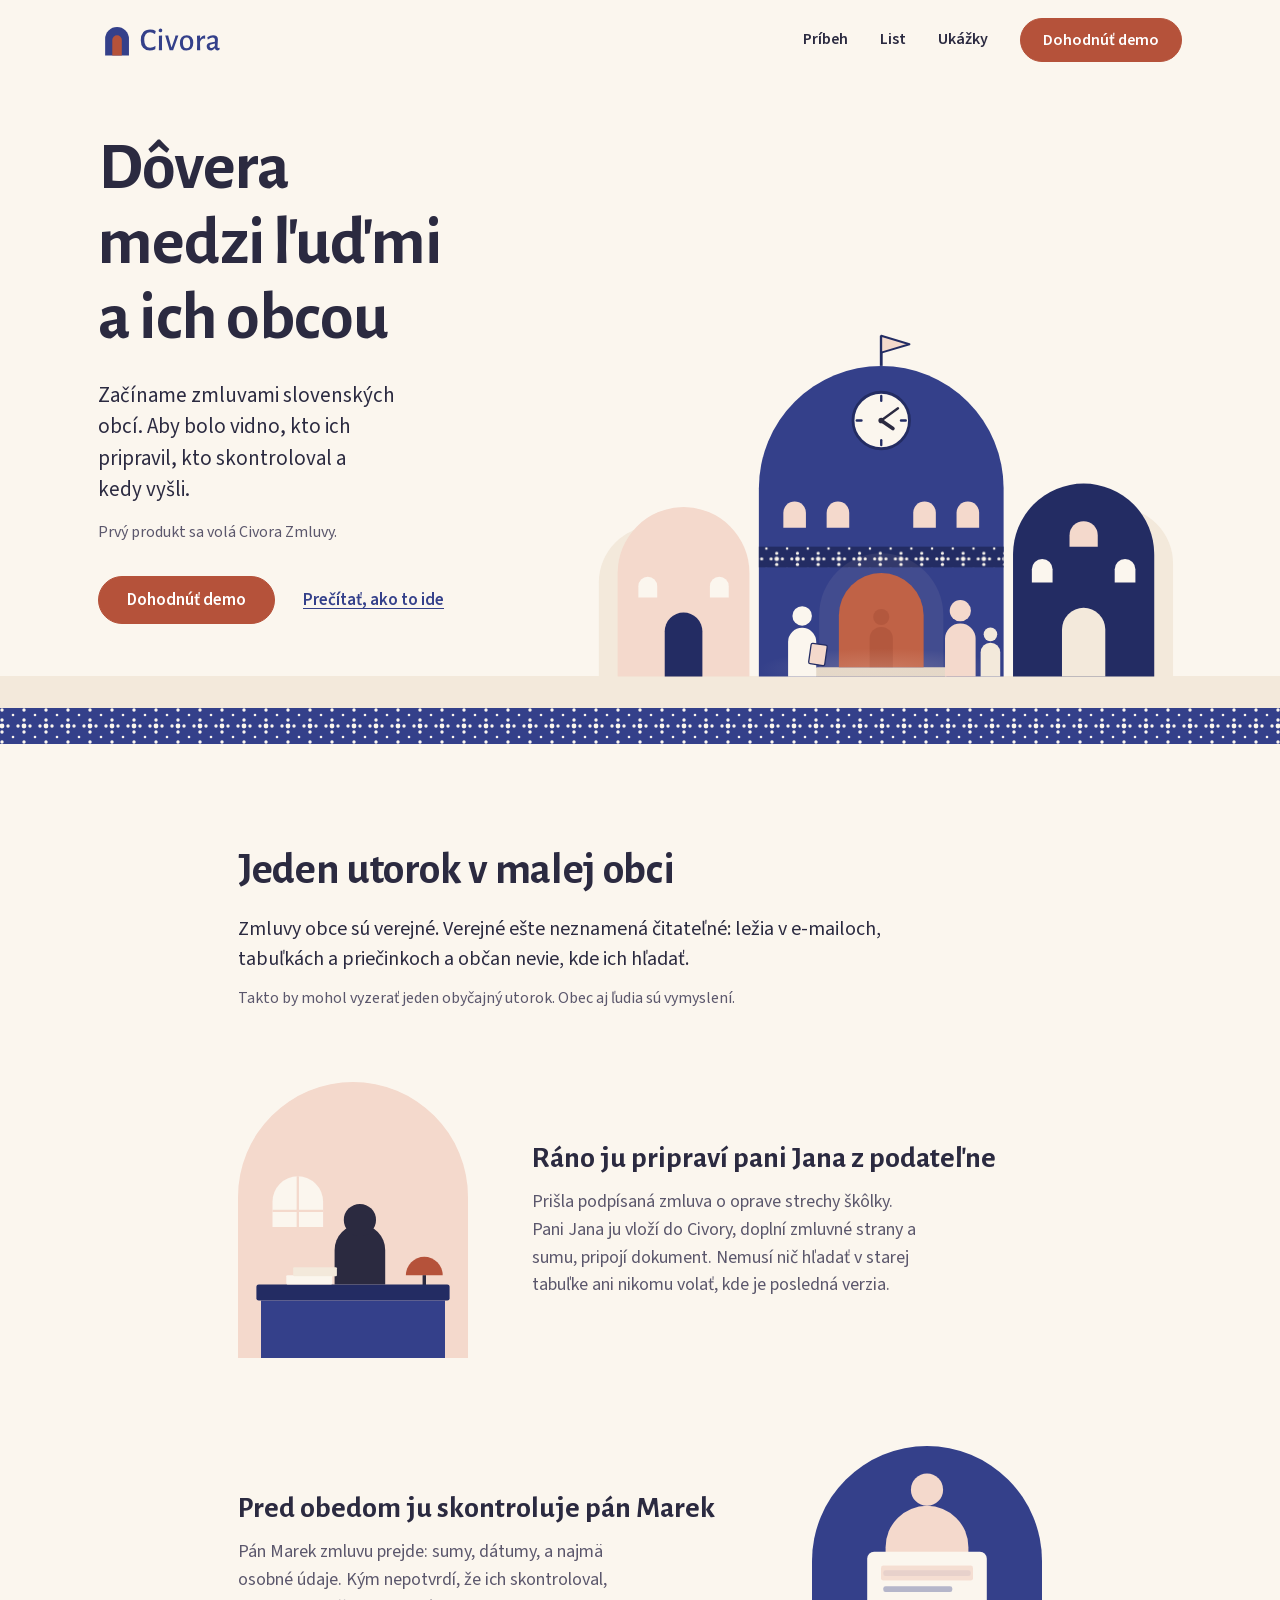
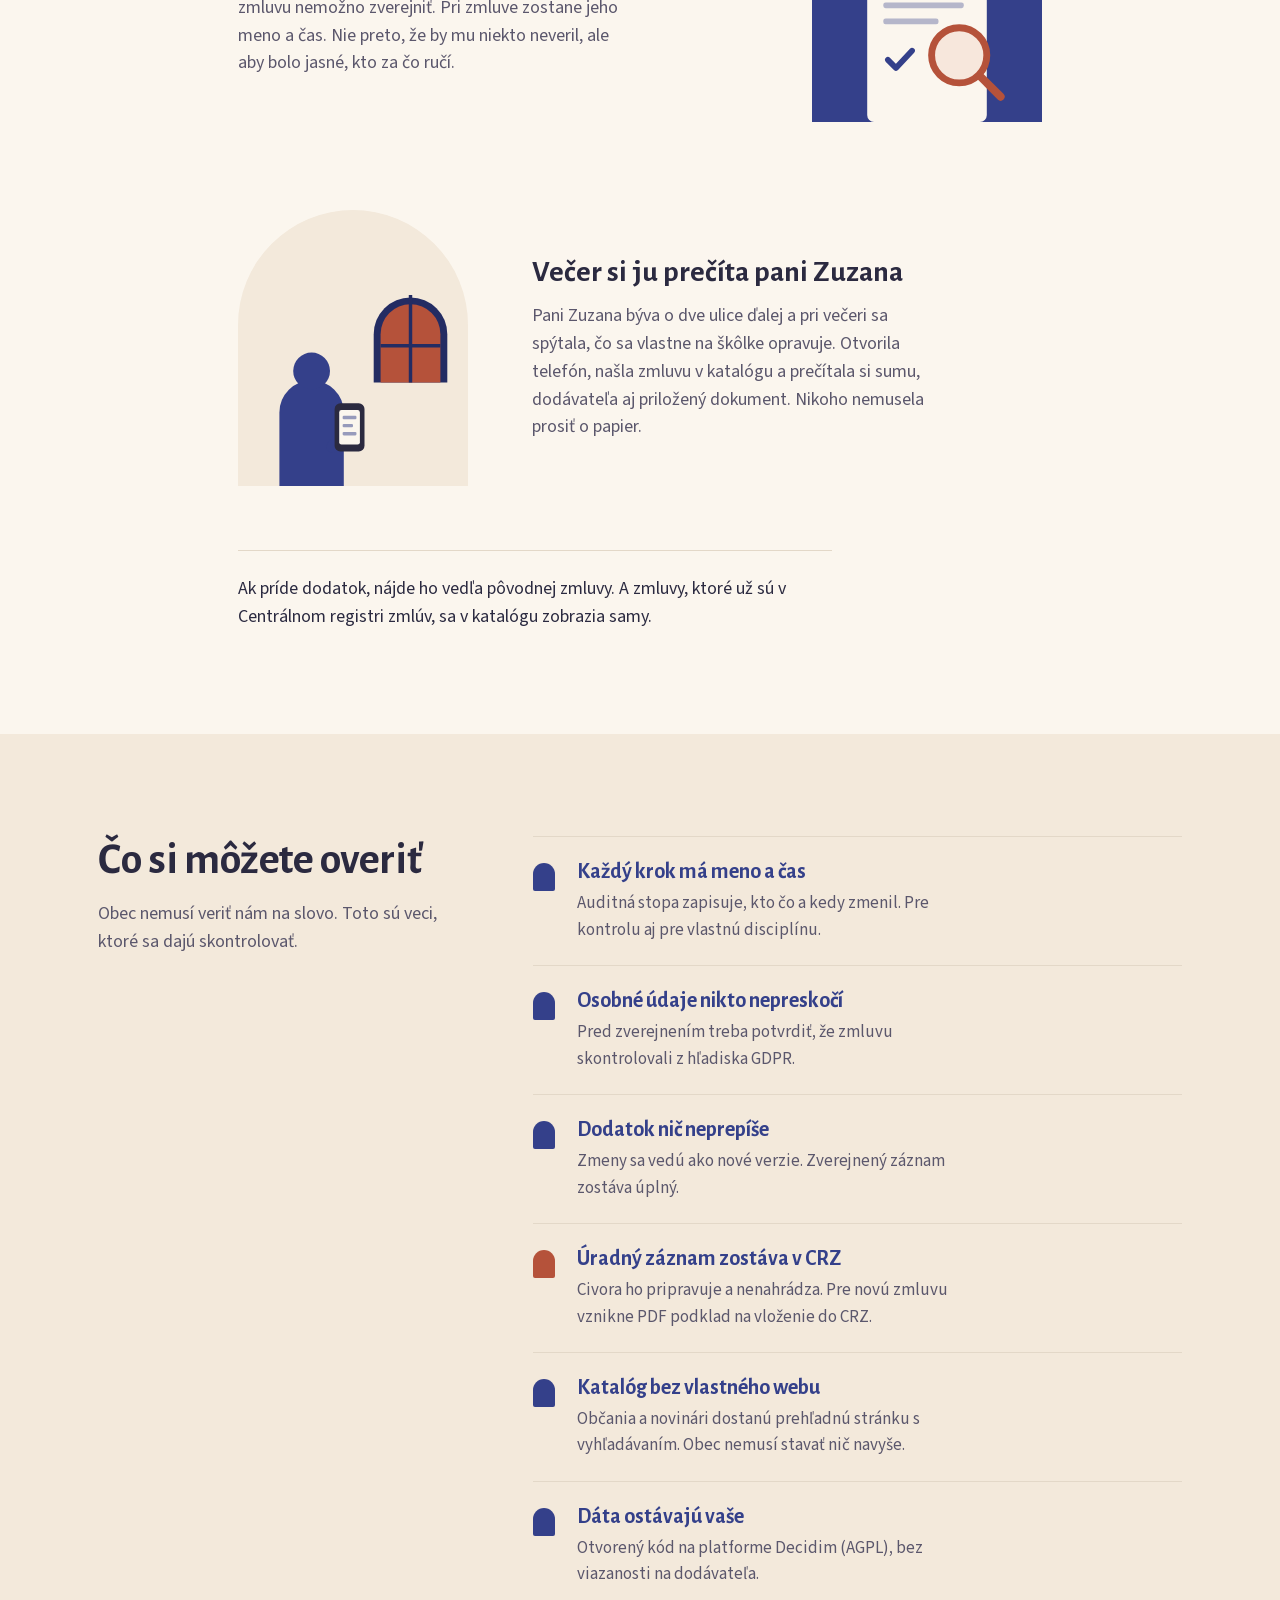
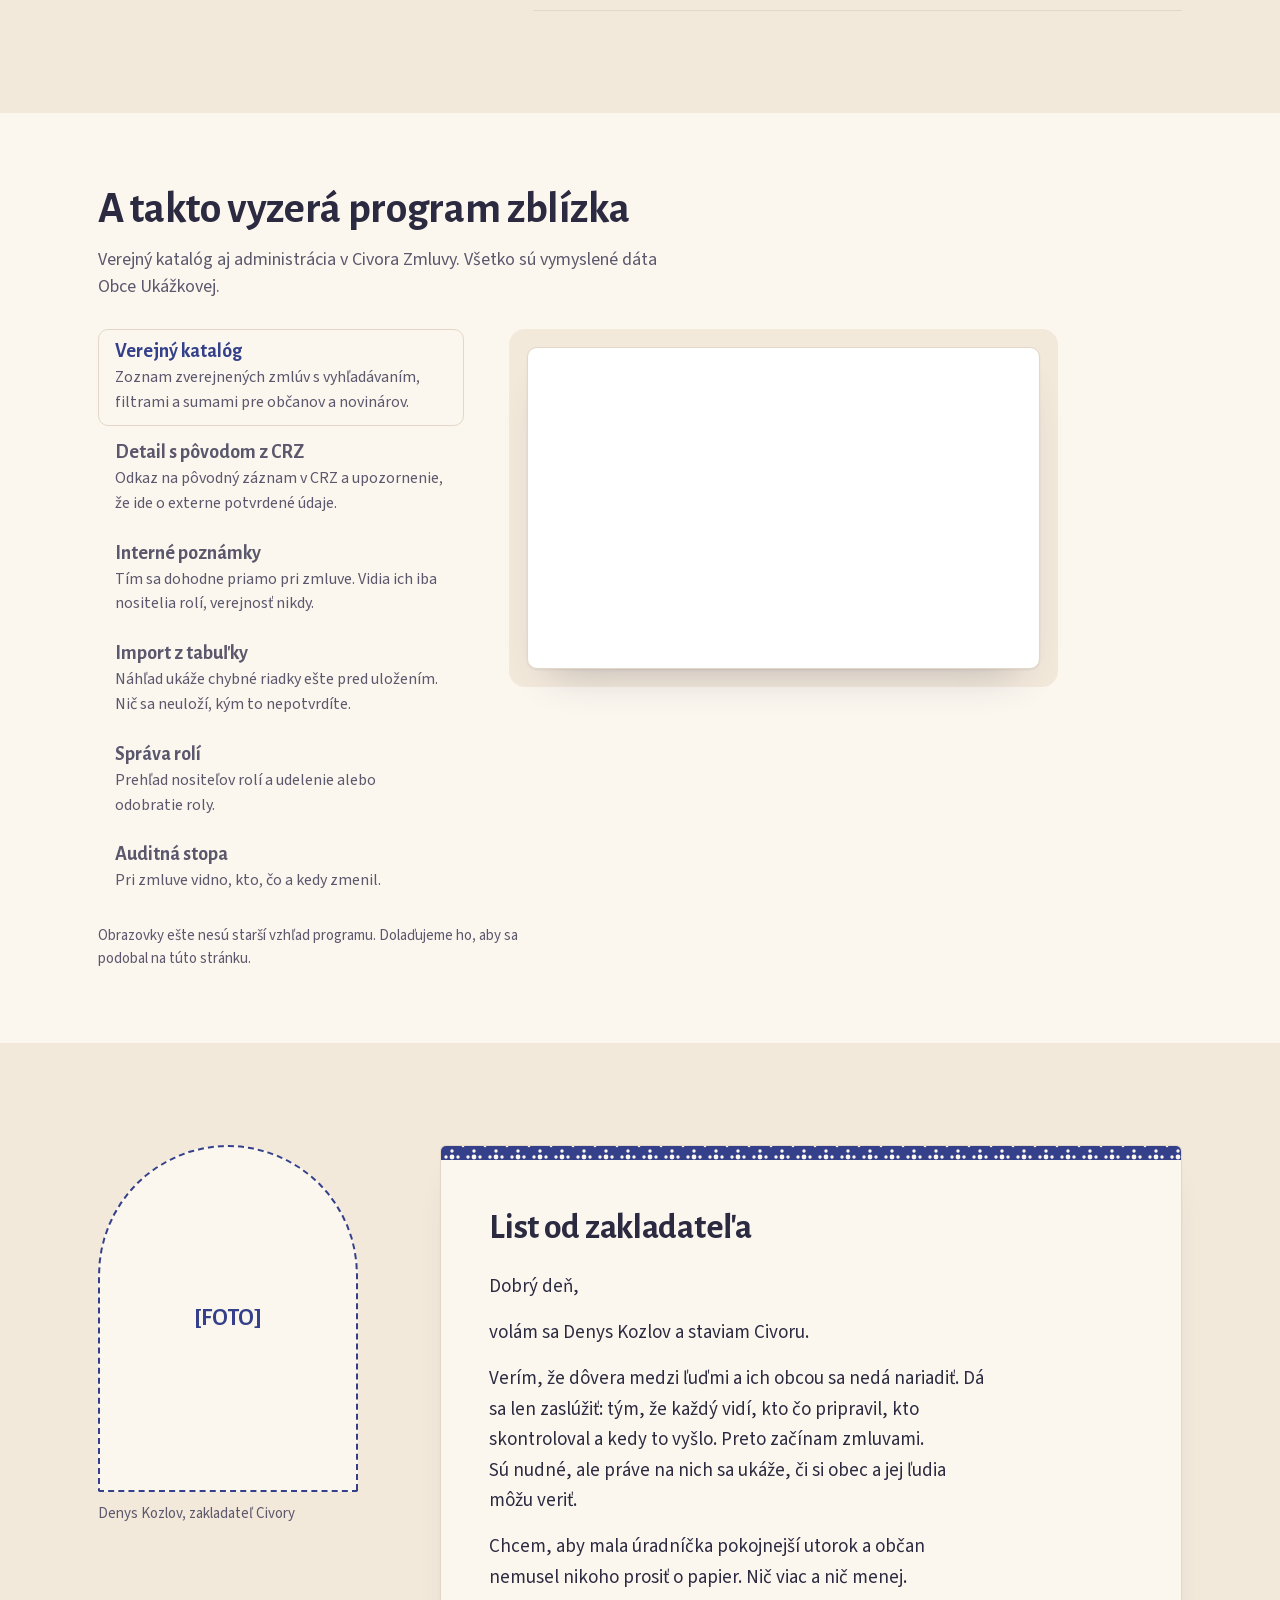
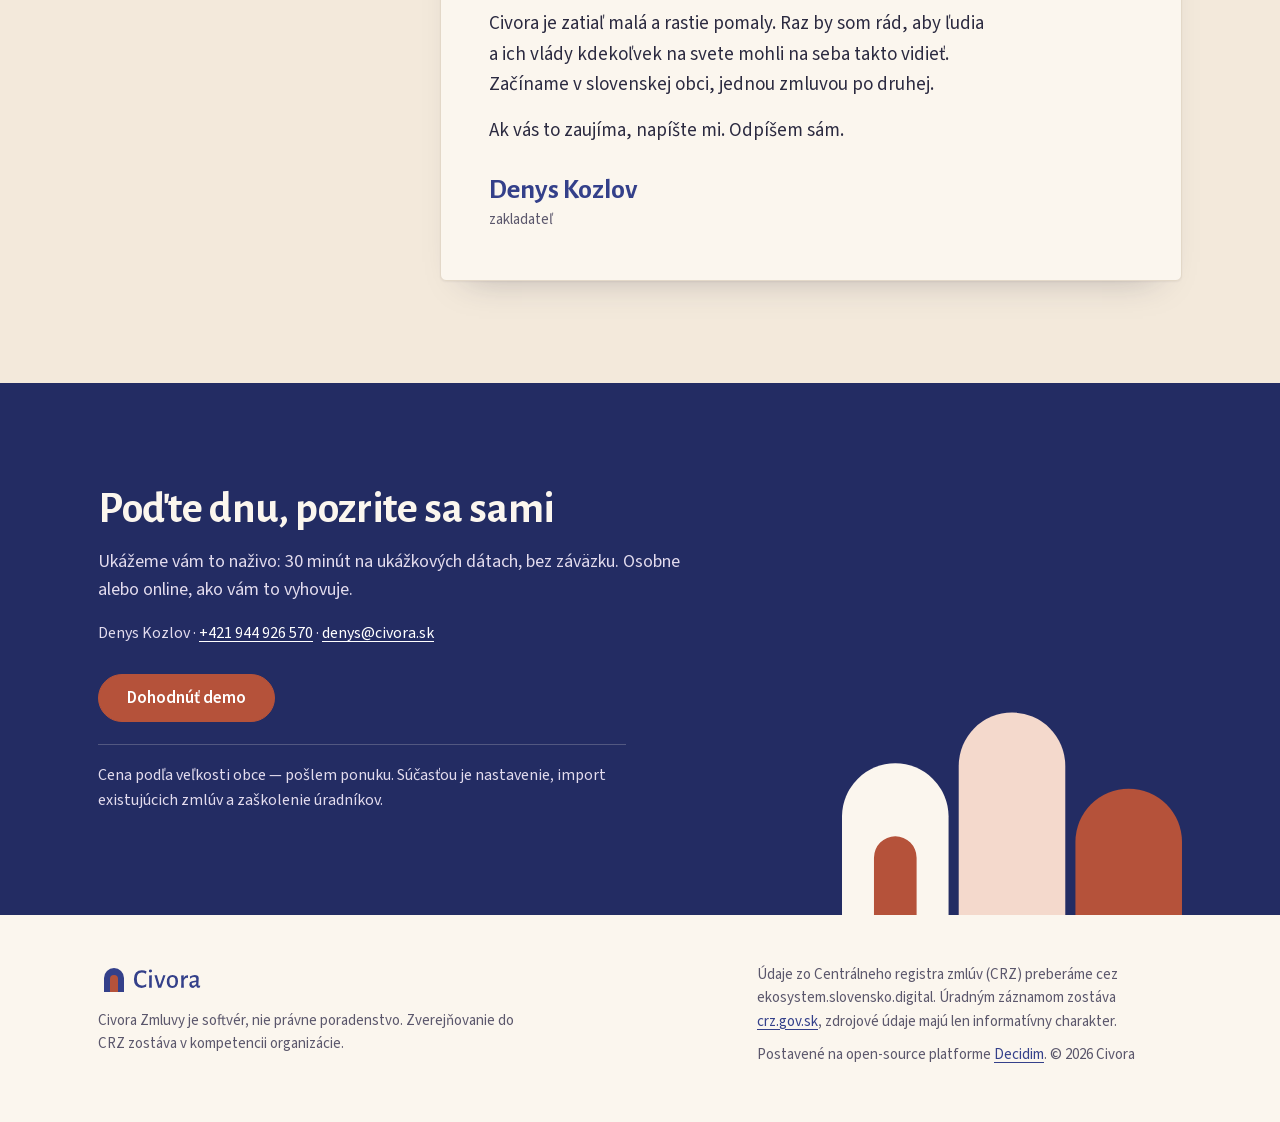
==== commit c29c678c: "feat(site): human refresh with an illustrated town, a story and a founder letter" ====
--- a/index.html
+++ b/index.html
@@ -65,6 +65,7 @@
   ]
 }
 </script>
+<script>document.documentElement.classList.add("js")</script>
 <style>
 @font-face{font-family:'Alegreya Sans';font-style:normal;font-weight:700;font-display:swap;src:url('fonts/alegreya-sans-latin-ext-700.woff2') format('woff2');unicode-range:U+0100-02BA, U+02BD-02C5, U+02C7-02CC, U+02CE-02D7, U+02DD-02FF, U+0304, U+0308, U+0329, U+1D00-1DBF, U+1E00-1E9F, U+1EF2-1EFF, U+2020, U+20A0-20AB, U+20AD-20C4, U+2113, U+2C60-2C7F, U+A720-A7FF}
 @font-face{font-family:'Alegreya Sans';font-style:normal;font-weight:700;font-display:swap;src:url('fonts/alegreya-sans-latin-700.woff2') format('woff2');unicode-range:U+0000-00FF, U+0131, U+0152-0153, U+02BB-02BC, U+02C6, U+02DA, U+02DC, U+0304, U+0308, U+0329, U+2000-206F, U+20AC, U+2122, U+2191, U+2193, U+2212, U+2215, U+FEFF, U+FFFD}
@@ -72,6 +73,7 @@
 @font-face{font-family:'Source Sans 3';font-style:normal;font-weight:400;font-display:optional;src:url('fonts/source-sans-3-latin-400.woff2') format('woff2');unicode-range:U+0000-00FF, U+0131, U+0152-0153, U+02BB-02BC, U+02C6, U+02DA, U+02DC, U+0304, U+0308, U+0329, U+2000-206F, U+20AC, U+2122, U+2191, U+2193, U+2212, U+2215, U+FEFF, U+FFFD}
 @font-face{font-family:'Source Sans 3';font-style:normal;font-weight:600;font-display:optional;src:url('fonts/source-sans-3-sk-ext-600.woff2') format('woff2');unicode-range:U+010C-010F, U+011A-011B, U+0139-013A, U+013D-013E, U+0147-0148, U+0154-0155, U+0158-0159, U+0160-0161, U+0164-0165, U+016E-016F, U+017D-017E}
 @font-face{font-family:'Source Sans 3';font-style:normal;font-weight:600;font-display:optional;src:url('fonts/source-sans-3-latin-600.woff2') format('woff2');unicode-range:U+0000-00FF, U+0131, U+0152-0153, U+02BB-02BC, U+02C6, U+02DA, U+02DC, U+0304, U+0308, U+0329, U+2000-206F, U+20AC, U+2122, U+2191, U+2193, U+2212, U+2215, U+FEFF, U+FFFD}
+
 
 /* Dvere identity. Token names and values match brand/tokens.css. */
 :root{
@@ -90,7 +92,10 @@
   --civora-font-text:"Source Sans 3",system-ui,-apple-system,"Segoe UI",sans-serif;
   --civora-radius:10px;
   --civora-measure:66ch;
+  --ease:cubic-bezier(.16,1,.3,1);
   --gutter:clamp(20px,5vw,48px);
+  /* modrotlač: paper print on indigo cloth */
+  --mr:url("data:image/svg+xml,%3Csvg xmlns='http://www.w3.org/2000/svg' width='22' height='22'%3E%3Cg fill='%23fbf6ee'%3E%3Ccircle cx='11' cy='11' r='2.4'/%3E%3Ccircle cx='11' cy='5' r='1.7'/%3E%3Ccircle cx='11' cy='17' r='1.7'/%3E%3Ccircle cx='5' cy='11' r='1.7'/%3E%3Ccircle cx='17' cy='11' r='1.7'/%3E%3Ccircle cx='0' cy='0' r='1.3'/%3E%3Ccircle cx='22' cy='0' r='1.3'/%3E%3Ccircle cx='0' cy='22' r='1.3'/%3E%3Ccircle cx='22' cy='22' r='1.3'/%3E%3C/g%3E%3C/svg%3E");
   scrollbar-color:#b9ab97 var(--civora-paper);
 }
 *,*::before,*::after{box-sizing:border-box}
@@ -109,6 +114,8 @@
 .skip{position:absolute;left:-9999px;top:8px;background:var(--civora-ink);color:#fff;padding:10px 16px;border-radius:var(--civora-radius);z-index:10}
 .skip:focus{left:var(--gutter)}
 .wrap{max-width:1180px;margin:0 auto;padding-inline:var(--gutter)}
+.narrow{max-width:900px}
+.defs{position:absolute;width:0;height:0;overflow:hidden}
 
 h1,h2,h3{margin:0;font-family:var(--civora-font-display);font-weight:700;line-height:1.1;text-wrap:balance}
 h1{font-size:clamp(2.5rem,1.4rem + 4.4vw,4.25rem);letter-spacing:-.012em}
@@ -133,65 +140,61 @@
 }
 .btn:hover{background:var(--civora-terracotta-deep);border-color:var(--civora-terracotta-deep);color:#fff}
 .btn--sm{min-height:44px;padding:0 22px;font-size:1rem}
-.btn--on-dark:focus-visible,.cta a:focus-visible{outline-color:var(--civora-paper)}
-
-/* hero */
-.hero{display:grid;grid-template-columns:minmax(0,5fr) minmax(0,6fr);gap:clamp(32px,5vw,72px);align-items:center;padding-block:clamp(32px,6vw,80px) clamp(48px,7vw,88px)}
-.hero p.lead{font-size:1.3125rem;line-height:1.5;color:var(--civora-muted);margin-top:24px;max-width:32ch}
-.hero .actions{display:flex;flex-wrap:wrap;align-items:center;gap:16px 28px;margin-top:36px}
+.cta a:focus-visible{outline-color:var(--civora-paper)}
+
+/* hero: a town, a hall, a door that is lit */
+.hero{display:grid;grid-template-columns:minmax(0,5fr) minmax(0,7fr);gap:clamp(24px,4vw,64px);align-items:end;padding-top:clamp(16px,4vw,56px)}
+.hero__text{align-self:center;padding-bottom:clamp(24px,4vw,56px)}
+.hero p.lead{font-size:1.3125rem;line-height:1.5;color:var(--civora-ink);margin-top:24px;max-width:30ch}
+.hero p.first{font-size:1rem;color:var(--civora-muted);margin-top:14px}
+.hero .actions{display:flex;flex-wrap:wrap;align-items:center;gap:16px 28px;margin-top:32px}
 .hero .actions a.link{font-weight:600;font-size:1.0625rem}
-.arch{background:var(--civora-cream);border-radius:999px 999px 20px 20px;padding:clamp(56px,9vw,112px) clamp(14px,2.6vw,32px) clamp(14px,2.6vw,32px)}
-.shot{border:1px solid var(--civora-rule);border-radius:var(--civora-radius);overflow:hidden;background:#fff;box-shadow:0 1px 2px rgba(43,42,64,.08),0 24px 40px -24px rgba(43,42,64,.3)}
-
-.facts{border-block:1px solid var(--civora-rule)}
-.facts ul{list-style:none;margin:0 auto;padding:0 var(--gutter);max-width:1180px;display:grid;grid-template-columns:repeat(3,1fr)}
-.facts li{padding:22px 28px;font-size:1rem;color:var(--civora-muted);border-left:1px solid var(--civora-rule)}
-.facts li:first-child{border-left:0;padding-left:0}
-.facts strong{display:block;color:var(--civora-ink);font-weight:600}
-
+.scene{display:block;width:100%;height:auto;--lit:.85;margin-bottom:-1px}
+.ground{height:clamp(20px,3vw,32px);background:var(--civora-cream)}
+.strip{height:36px;background:var(--civora-indigo) var(--mr);background-size:22px 22px;background-position:center}
+
+/* story: three people, one Tuesday */
 section{padding-block:clamp(56px,8vw,104px)}
+.story-intro p{margin-top:20px;font-size:1.25rem;line-height:1.5}
+.story-intro p+p{font-size:1rem;color:var(--civora-muted);margin-top:12px}
+.story{list-style:none;margin:clamp(40px,6vw,72px) 0 0;padding:0;display:grid;gap:clamp(48px,7vw,88px)}
+.vig{display:grid;grid-template-columns:minmax(0,230px) minmax(0,1fr);gap:clamp(24px,5vw,64px);align-items:center}
+.vig:nth-child(even){grid-template-columns:minmax(0,1fr) minmax(0,230px)}
+.vig:nth-child(even) .vig__art{order:2}
+.vig__art{width:100%;max-width:230px;height:auto}
+.vig h3{font-size:clamp(1.5rem,1.2rem + 1vw,1.875rem)}
+.vig p{margin-top:12px;color:var(--civora-muted);max-width:44ch}
+.story-end{margin-top:clamp(40px,6vw,64px);padding-top:24px;border-top:1px solid var(--civora-rule);color:var(--civora-ink)}
+
+/* ledger: what can be checked */
+.tint{background:var(--civora-cream)}
 .split{display:grid;grid-template-columns:minmax(0,4fr) minmax(0,7fr);gap:clamp(24px,5vw,80px)}
-.split .body p+p{margin-top:16px}
-.body p{color:var(--civora-muted)}
-.body p.strong{color:var(--civora-ink);font-size:1.25rem;line-height:1.5}
-.sub{margin-top:14px;color:var(--civora-muted);max-width:58ch}
-
-.tint{background:var(--civora-cream)}
-
-/* workflow: each step is a door */
-.steps{list-style:none;margin:48px 0 0;padding:0;display:grid;grid-template-columns:repeat(4,1fr);gap:clamp(20px,3vw,40px);counter-reset:s}
-.steps li{counter-increment:s}
-.steps li::before{
-  content:counter(s);display:flex;align-items:flex-end;justify-content:center;
-  width:56px;height:68px;margin-bottom:20px;padding-bottom:10px;
-  border-radius:28px 28px 0 0;background:var(--civora-indigo);color:var(--civora-paper);
-  font:700 1.625rem/1 var(--civora-font-display);font-variant-numeric:tabular-nums;
-}
-.steps li:nth-child(3)::before{background:var(--civora-terracotta)}
-.steps p{font-size:1.0625rem;color:var(--civora-muted);margin-top:8px}
-
-/* features */
-.feat{margin:48px 0 0;display:grid;grid-template-columns:1fr 1fr;column-gap:clamp(32px,6vw,96px)}
-.feat div{padding:24px 0;border-top:1px solid var(--civora-rule)}
-.feat dt{font:700 1.375rem/1.2 var(--civora-font-display);color:var(--civora-indigo)}
-.feat dd{margin:8px 0 0;color:var(--civora-muted);font-size:1.0625rem;max-width:44ch}
-
-/* gallery */
-.gal{padding-block:clamp(48px,5vw,64px)}
+.split .lede p{margin-top:16px;color:var(--civora-muted)}
+.checks{list-style:none;margin:0;padding:0}
+.checks li{padding:22px 0 22px 44px;border-top:1px solid var(--civora-rule);position:relative}
+.checks li:last-child{border-bottom:1px solid var(--civora-rule)}
+.checks li::before{content:"";position:absolute;left:0;top:26px;width:22px;height:28px;border-radius:11px 11px 2px 2px;background:var(--civora-indigo)}
+.checks li.lit::before{background:var(--civora-terracotta)}
+.checks h3{font-size:1.375rem;color:var(--civora-indigo)}
+.checks p{margin-top:6px;color:var(--civora-muted);font-size:1.0625rem;max-width:48ch}
+
+/* gallery: small, calm, secondary */
+.gal{padding-block:clamp(48px,6vw,72px)}
 .gal__intro{margin-top:12px;color:var(--civora-muted)}
-.gal__list{list-style:none;margin:32px 0 0;padding:0;display:grid;gap:40px}
+.gal__list{list-style:none;margin:28px 0 0;padding:0;display:grid;gap:36px}
 .gal__item{min-width:0}
-.gal__title{font-size:1.5rem}
+.gal__title{font-size:1.375rem}
 .gal__line{margin:4px 0 14px;font-size:1.0625rem;color:var(--civora-muted);max-width:60ch}
 .gal__note{margin-top:20px;font-size:.9375rem;color:var(--civora-muted)}
+.shot{border:1px solid var(--civora-rule);border-radius:var(--civora-radius);overflow:hidden;background:#fff;box-shadow:0 1px 2px rgba(43,42,64,.08),0 24px 40px -24px rgba(43,42,64,.3)}
+.frame{background:var(--civora-cream);padding:clamp(10px,2vw,18px);border-radius:16px}
 @media (min-width:960px){
-  .gal__list{margin-top:28px}
-  .gal.is-on .gal__body{display:grid;grid-template-columns:minmax(0,38fr) minmax(0,62fr);gap:clamp(24px,3.5vw,48px);align-items:start}
+  .gal.is-on .gal__body{display:grid;grid-template-columns:minmax(0,40fr) minmax(0,60fr);gap:clamp(24px,3.5vw,48px);align-items:start;max-width:960px;margin-top:28px}
   .gal.is-on .gal__list{margin-top:0;gap:4px}
-  .gal.is-on .gal__item{padding:12px 16px;border:1px solid transparent;border-radius:var(--civora-radius);cursor:pointer;transition:background-color .15s ease,border-color .15s ease}
-  .gal.is-on .gal__item .shot{display:none}
+  .gal.is-on .gal__item{padding:10px 16px;border:1px solid transparent;border-radius:var(--civora-radius);cursor:pointer;transition:background-color .15s ease,border-color .15s ease}
+  .gal.is-on .gal__item .frame{display:none}
   .gal.is-on .gal__line{margin:2px 0 0;font-size:1rem}
-  .gal.is-on .gal__title{color:var(--civora-muted);font-size:1.375rem}
+  .gal.is-on .gal__title{color:var(--civora-muted);font-size:1.25rem}
   .gal.is-on .gal__item:hover{background:rgba(251,246,238,.7)}
   .gal.is-on .gal__item[aria-selected="true"]{background:var(--civora-paper);border-color:var(--civora-rule)}
   .gal.is-on .gal__item[aria-selected="true"] .gal__title{color:var(--civora-indigo)}
@@ -199,19 +202,32 @@
   .gal__stage img{transition:opacity .18s ease-out}
   .gal__stage img.is-fading{opacity:0}
 }
-@media (prefers-reduced-motion:reduce){.gal__stage img,.gal.is-on .gal__item{transition:none}}
-
-/* offer */
-.offer h2{max-width:20ch}
+
+/* the letter */
+.letter-sec .grid{display:grid;grid-template-columns:minmax(0,3fr) minmax(0,8fr);gap:clamp(28px,5vw,72px);align-items:start}
+.foto{margin:0}
+.foto__arch{aspect-ratio:3/4;max-width:260px;border:2px dashed var(--civora-indigo);border-radius:999px 999px 14px 14px;display:flex;align-items:center;justify-content:center;font:700 1.5rem var(--civora-font-display);color:var(--civora-indigo);background:var(--civora-paper)}
+.foto figcaption{margin-top:10px;font-size:.9375rem;color:var(--civora-muted);max-width:260px}
+.letter{background:var(--civora-paper);border:1px solid var(--civora-rule);border-radius:6px;overflow:hidden;box-shadow:0 1px 2px rgba(43,42,64,.06),0 20px 36px -26px rgba(43,42,64,.35)}
+.letter::before{content:"";display:block;height:14px;background:var(--civora-indigo) var(--mr);background-size:22px 22px}
+.letter__body{padding:clamp(24px,4vw,48px)}
+.letter h2{font-size:clamp(1.6rem,1.2rem + 1.4vw,2.25rem)}
+.letter p{margin-top:16px;font-size:1.1875rem;line-height:1.6;max-width:56ch}
+.letter .hello{margin-top:24px}
+.letter .sign{font:700 1.75rem/1.1 var(--civora-font-display);color:var(--civora-indigo);margin-top:28px}
+.letter .role{margin-top:2px;font-size:.9375rem;color:var(--civora-muted)}
 
 /* cta: the one strict indigo band */
-.cta{background:var(--civora-indigo-deep);color:var(--civora-paper);overflow:hidden}
+.cta{background:var(--civora-indigo-deep);color:var(--civora-paper);overflow:hidden;padding-bottom:0}
 .cta .wrap{display:grid;grid-template-columns:minmax(0,7fr) minmax(0,5fr);gap:32px 64px;align-items:center}
 .cta p{color:#e3dcee;margin-top:14px}
 .cta .who{font-size:1rem;color:#e3dcee;margin-top:18px}
 .cta .who a,.cta .who a:hover{color:#fff}
+.cta .price{font-size:1rem;margin-top:22px;padding-top:18px;border-top:1px solid rgba(251,246,238,.22)}
 .cta .act{margin-top:28px}
+.cta__text{padding-bottom:clamp(56px,8vw,104px)}
 .cta__doors{display:block;width:100%;max-width:340px;height:auto;justify-self:end;align-self:end}
+.cta .strip{background-color:var(--civora-indigo-deep);height:30px;opacity:.9}
 
 footer{padding-block:48px 56px;font-size:.9375rem;color:var(--civora-muted)}
 footer .wrap{display:grid;grid-template-columns:minmax(0,7fr) minmax(0,5fr);gap:20px 64px}
@@ -220,36 +236,65 @@
 footer .brand{margin-bottom:14px}
 footer .brand img{height:32px}
 
+/* motion: quiet, from a visible default, off for reduced motion */
+.js .reveal{opacity:0;transform:translateY(18px);transition:opacity .8s var(--ease),transform .8s var(--ease);transition-delay:var(--d,0s)}
+.js .reveal.in{opacity:1;transform:none}
+.js .rise{opacity:0;transform:translateY(26px);transition:opacity .9s var(--ease),transform .9s var(--ease);transition-delay:var(--d,0s)}
+.js .in .rise,.js .rise.in{opacity:1;transform:none}
+.scene .lit-door,.scene .lit-glow,.scene .lit-halo,.scene .lit-fig{transition:opacity .5s ease-out}
+.scene .lit-door{opacity:var(--lit)}
+.scene .lit-glow{opacity:var(--lit)}
+.scene .lit-halo{opacity:calc(var(--lit)*.35)}
+.scene .lit-fig{opacity:calc(.15 + var(--lit)*.85)}
+.vig__art .glow{transition:opacity 1.4s ease-out .4s;opacity:.35}
+.vig.in .vig__art .glow,.vig__art.in .glow{opacity:1}
+@media (hover:hover){.btn{transition:background-color .15s ease,border-color .15s ease,transform .25s var(--ease)}.btn:hover{transform:translateY(-1px)}}
+
 @media (max-width:900px){
   .hero{grid-template-columns:1fr}
-  .hero p.lead{max-width:44ch}
+  .hero__text{padding-bottom:8px}
+  .hero p.lead{max-width:36ch}
   .split{grid-template-columns:1fr}
-  .steps{grid-template-columns:1fr 1fr;row-gap:36px}
-  .feat{grid-template-columns:1fr}
+  .letter-sec .grid{grid-template-columns:1fr}
+  .foto__arch{max-width:180px}
   .cta .wrap,footer .wrap{grid-template-columns:1fr}
   .cta__doors{justify-self:start;max-width:260px}
 }
 @media (max-width:640px){
   .nav a:not(.btn){display:none}
   .brand img{height:32px}
-  .facts ul{grid-template-columns:1fr}
-  .facts li{border-left:0;padding:14px 0;border-top:1px solid var(--civora-rule)}
-  .facts li:first-child{border-top:0}
-  .steps{grid-template-columns:1fr}
   .hero .actions .btn{width:100%}
-  .arch{padding-top:44px}
-}
-@media (prefers-reduced-motion:reduce){html{scroll-behavior:auto}.btn{transition:none}}
+  .vig,.vig:nth-child(even){grid-template-columns:1fr;gap:20px}
+  .vig:nth-child(even) .vig__art{order:0}
+  .vig__art{max-width:170px}
+  .checks li{padding-left:38px}
+}
+@media (prefers-reduced-motion:reduce){
+  html{scroll-behavior:auto}
+  .btn,.btn:hover{transition:none;transform:none}
+  .gal__stage img,.gal.is-on .gal__item{transition:none}
+  .js .reveal,.js .rise{opacity:1;transform:none;transition:none}
+  .scene .lit-door,.scene .lit-glow,.scene .lit-halo,.scene .lit-fig,.vig__art .glow{transition:none}
+  .vig__art .glow{opacity:1}
+}
 </style>
 </head>
 <body>
+<svg class="defs" width="0" height="0" aria-hidden="true" focusable="false">
+  <defs>
+    <pattern id="mr" width="22" height="22" patternUnits="userSpaceOnUse">
+      <g fill="#fbf6ee"><circle cx="11" cy="11" r="2.4"/><circle cx="11" cy="5" r="1.7"/><circle cx="11" cy="17" r="1.7"/><circle cx="5" cy="11" r="1.7"/><circle cx="17" cy="11" r="1.7"/><circle cx="0" cy="0" r="1.3"/><circle cx="22" cy="0" r="1.3"/><circle cx="0" cy="22" r="1.3"/><circle cx="22" cy="22" r="1.3"/></g>
+    </pattern>
+    <radialGradient id="glow" cx="50%" cy="50%" r="50%"><stop offset="0" stop-color="#f4d9cc" stop-opacity=".95"/><stop offset="1" stop-color="#f4d9cc" stop-opacity="0"/></radialGradient>
+  </defs>
+</svg>
 <a class="skip" href="#obsah">Preskočiť na obsah</a>
 
 <header class="wrap top">
   <a class="brand" href="./" aria-label="Civora, domov"><img src="brand/wordmark.svg" width="210" height="64" alt="Civora"></a>
   <nav class="nav" aria-label="Hlavná navigácia">
-    <a href="#postup">Postup</a>
-    <a href="#funkcie">Funkcie</a>
+    <a href="#pribeh">Príbeh</a>
+    <a href="#list">List</a>
     <a href="#galeria">Ukážky</a>
     <a class="btn btn--sm" href="mailto:denys@civora.sk?subject=Demo%20Civora%20Zmluvy">Dohodnúť demo</a>
   </nav>
@@ -257,130 +302,264 @@
 
 <main id="obsah">
 <div class="wrap hero">
-  <div>
+  <div class="hero__text">
     <h1>Dôvera medzi ľuďmi a ich obcou</h1>
-    <p class="lead">Civora pomáha obciam pracovať s ľuďmi otvorene a presne. Prvý produkt: Civora Zmluvy.</p>
+    <p class="lead">Začíname zmluvami slovenských obcí. Aby bolo vidno, kto ich pripravil, kto skontroloval a kedy vyšli.</p>
+    <p class="first">Prvý produkt sa volá Civora Zmluvy.</p>
     <div class="actions">
       <a class="btn" href="mailto:denys@civora.sk?subject=Demo%20Civora%20Zmluvy">Dohodnúť demo</a>
-      <a class="link" href="#postup">Ako to funguje</a>
+      <a class="link" href="#pribeh">Prečítať, ako to ide</a>
     </div>
   </div>
-  <div class="arch">
-    <div class="shot">
-      <img src="img/catalogue-sk-1440.webp?v=20261014" srcset="img/catalogue-sk-480.webp?v=20261014 480w, img/catalogue-sk-800.webp?v=20261014 800w, img/catalogue-sk-1200.webp?v=20261014 1200w, img/catalogue-sk-1440.webp?v=20261014 1440w" sizes="(max-width:900px) calc(100vw - 68px), 600px" width="1440" height="900" alt="Verejný katalóg zmlúv Obce Ukážkovej s vyhľadávaním a sumami zmlúv (ukážkové dáta)" fetchpriority="high" decoding="async">
-    </div>
-  </div>
+
+  <svg class="scene obs" viewBox="0 0 640 400" role="img" aria-label="Ilustrácia: radnica s rozsvietenými dverami, okolo nej domy a pred dverami traja ľudia">
+    <g class="rise" style="--d:.05s"><path d="M20 400V300a60 60 0 0 1 120 0V400z" fill="#f3e9db"/></g>
+    <g class="rise" style="--d:.15s"><path d="M510 400V280a60 60 0 0 1 120 0V400z" fill="#f3e9db"/></g>
+    <!-- left house -->
+    <g class="rise" style="--d:.2s">
+      <path d="M40 400V290a70 70 0 0 1 140 0V400z" fill="#f4d9cc"/>
+      <path d="M90 400V352a20 20 0 0 1 40 0V400z" fill="#232c63"/>
+      <path d="M62 316V304a10 10 0 0 1 20 0V316z" fill="#fbf6ee"/>
+      <path d="M138 316V304a10 10 0 0 1 20 0V316z" fill="#fbf6ee"/>
+    </g>
+    <!-- right house -->
+    <g class="rise" style="--d:.3s">
+      <path d="M460 400V270a75 75 0 0 1 150 0V400z" fill="#232c63"/>
+      <path d="M512 400V350a23 23 0 0 1 46 0V400z" fill="#f3e9db"/>
+      <path d="M480 300V286a11 11 0 0 1 22 0V300z" fill="#fbf6ee"/>
+      <path d="M568 300V286a11 11 0 0 1 22 0V300z" fill="#fbf6ee"/>
+      <path d="M520 262V250a15 15 0 0 1 30 0V262z" fill="#f4d9cc"/>
+    </g>
+    <!-- the hall is the mark -->
+    <g class="rise" style="--d:.1s">
+      <line x1="320" y1="70" x2="320" y2="38" stroke="#232c63" stroke-width="3"/>
+      <path d="M320 38l30 9-30 9z" fill="#f4d9cc" stroke="#232c63" stroke-width="2" stroke-linejoin="round"/>
+      <path d="M190 400V200a130 130 0 0 1 260 0V400z" fill="#34408a"/>
+      <circle cx="320" cy="128" r="30" fill="#fbf6ee" stroke="#232c63" stroke-width="3"/>
+      <g stroke="#232c63" stroke-width="2.5" stroke-linecap="round"><line x1="320" y1="102" x2="320" y2="107"/><line x1="346" y1="128" x2="341" y2="128"/><line x1="320" y1="154" x2="320" y2="149"/><line x1="294" y1="128" x2="299" y2="128"/></g>
+      <g stroke="#2b2a40" stroke-linecap="round"><line id="h-hour" x1="320" y1="128" x2="320" y2="113" stroke-width="4" transform="rotate(300 320 128)"/><line id="h-min" x1="320" y1="128" x2="320" y2="106" stroke-width="2.5" transform="rotate(60 320 128)"/></g>
+      <circle cx="320" cy="128" r="3" fill="#2b2a40"/>
+      <path d="M216 242V226a12 12 0 0 1 24 0V242z" fill="#f4d9cc"/>
+      <path d="M262 242V226a12 12 0 0 1 24 0V242z" fill="#f4d9cc"/>
+      <path d="M354 242V226a12 12 0 0 1 24 0V242z" fill="#f4d9cc"/>
+      <path d="M400 242V226a12 12 0 0 1 24 0V242z" fill="#f4d9cc"/>
+      <rect x="190" y="262" width="260" height="22" fill="#232c63"/>
+      <rect x="190" y="262" width="260" height="22" fill="url(#mr)"/>
+      <rect x="250" y="390" width="140" height="10" rx="2" fill="#e3d8c8"/>
+      <path class="lit-halo" d="M254 390V335a66 66 0 0 1 132 0V390z" fill="#f4d9cc"/>
+      <path d="M275 390V335a45 45 0 0 1 90 0V390z" fill="#b5523a"/>
+      <path class="lit-door" d="M275 390V335a45 45 0 0 1 90 0V390z" fill="#e9a07a"/>
+      <g class="lit-fig" transform="translate(320 390) scale(.95)" fill="#9a4430"><path d="M-13 0V-32a13 13 0 0 1 26 0V0z"/><circle cy="-56" r="9"/></g>
+      <ellipse class="lit-glow" cx="320" cy="392" rx="130" ry="22" fill="url(#glow)"/>
+    </g>
+    <!-- people at the door -->
+    <g class="rise" style="--d:.45s">
+      <g transform="translate(236 400) scale(1.15)"><path d="M-13 0V-32a13 13 0 0 1 26 0V0z" fill="#fbf6ee"/><circle cy="-56" r="9" fill="#fbf6ee"/><rect x="7" y="-30" width="15" height="19" rx="1.5" fill="#f4d9cc" stroke="#232c63" stroke-width="1.2" transform="rotate(8 14 -20)"/></g>
+      <g transform="translate(404 400) scale(1.25)"><path d="M-13 0V-32a13 13 0 0 1 26 0V0z" fill="#f4d9cc"/><circle cy="-56" r="9" fill="#f4d9cc"/></g>
+      <g transform="translate(436 400) scale(.8)"><path d="M-13 0V-32a13 13 0 0 1 26 0V0z" fill="#f3e9db"/><circle cy="-56" r="9" fill="#f3e9db"/></g>
+    </g>
+  </svg>
 </div>
-
-<div class="facts">
-  <ul class="wrap">
-    <li><strong>Open source</strong>Postavené na platforme Decidim (AGPL)</li>
-    <li><strong>Vaše dáta</strong>Zostávajú vaše, bez viazanosti na dodávateľa</li>
-    <li><strong>Úradný záznam v CRZ</strong>Civora ho pripravuje a nenahrádza</li>
-  </ul>
-</div>
-
-<section>
-  <div class="wrap split">
-    <h2>Verejné ešte neznamená čitateľné</h2>
-    <div class="body">
-      <p class="strong">Zmluvy dnes žijú v e-mailoch, tabuľkách a priečinkoch. Zverejňovanie do CRZ je ručná práca a občan nevie, kde zmluvu hľadať.</p>
-      <p>Civora Zmluvy vedie každú zmluvu rovnakým postupom: kto ju pripravil, kto ju skontroloval a kedy bola zverejnená, to všetko je zapísané. Zmluvy, ktoré už sú v CRZ, sa v katalógu zobrazia automaticky.</p>
-    </div>
+<div class="ground" aria-hidden="true"></div>
+<div class="strip" aria-hidden="true"></div>
+
+<section id="pribeh">
+  <div class="wrap narrow">
+    <div class="story-intro reveal">
+      <h2>Jeden utorok v malej obci</h2>
+      <p>Zmluvy obce sú verejné. Verejné ešte neznamená čitateľné: ležia v e-mailoch, tabuľkách a priečinkoch a občan nevie, kde ich hľadať.</p>
+      <p>Takto by mohol vyzerať jeden obyčajný utorok. Obec aj ľudia sú vymyslení.</p>
+    </div>
+
+    <ol class="story">
+      <li class="vig">
+        <svg class="vig__art reveal" viewBox="0 0 200 240" aria-hidden="true" focusable="false">
+          <path d="M0 240V100a100 100 0 0 1 200 0V240z" fill="#f4d9cc"/>
+          <path d="M30 126V104a22 22 0 0 1 44 0V126z" fill="#fbf6ee"/>
+          <path d="M52 82v44M30 112h44" stroke="#f4d9cc" stroke-width="2" fill="none"/>
+          <path d="M84 176V146a22 22 0 0 1 44 0V176z" fill="#2b2a40"/>
+          <circle cx="106" cy="120" r="14" fill="#2b2a40"/>
+          <path class="glow" d="M146 168a16 16 0 0 1 32 0z" fill="#b5523a"/>
+          <path d="M162 168v16" stroke="#2b2a40" stroke-width="3"/>
+          <rect x="16" y="176" width="168" height="14" rx="2" fill="#232c63"/>
+          <rect x="20" y="190" width="160" height="50" fill="#34408a"/>
+          <rect x="42" y="168" width="40" height="8" rx="1" fill="#fbf6ee"/>
+          <rect x="48" y="161" width="38" height="8" rx="1" fill="#f3e9db"/>
+        </svg>
+        <div class="reveal" style="--d:.1s">
+          <h3>Ráno ju pripraví pani Jana z podateľne</h3>
+          <p>Prišla podpísaná zmluva o oprave strechy škôlky. Pani Jana ju vloží do Civory, doplní zmluvné strany a sumu, pripojí dokument. Nemusí nič hľadať v starej tabuľke ani nikomu volať, kde je posledná verzia.</p>
+        </div>
+      </li>
+      <li class="vig">
+        <svg class="vig__art reveal" viewBox="0 0 200 240" aria-hidden="true" focusable="false">
+          <path d="M0 240V100a100 100 0 0 1 200 0V240z" fill="#34408a"/>
+          <circle cx="100" cy="38" r="14" fill="#f4d9cc"/>
+          <path d="M64 100V88a36 36 0 0 1 72 0V100z" fill="#f4d9cc"/>
+          <rect x="48" y="92" width="104" height="148" rx="6" fill="#fbf6ee"/>
+          <g fill="#34408a" opacity=".35"><rect x="62" y="108" width="76" height="5" rx="2"/><rect x="62" y="122" width="60" height="5" rx="2"/><rect x="62" y="136" width="70" height="5" rx="2"/><rect x="62" y="150" width="48" height="5" rx="2"/></g>
+          <rect x="60" y="104" width="80" height="13" rx="2" fill="#f4d9cc" opacity=".8"/>
+          <g class="glow"><circle cx="128" cy="182" r="24" fill="#f4d9cc" fill-opacity=".5" stroke="#b5523a" stroke-width="6"/><path d="M146 200l18 18" stroke="#b5523a" stroke-width="7" stroke-linecap="round"/></g>
+          <path d="M66 186l7 7 14-15" stroke="#34408a" stroke-width="5" fill="none" stroke-linecap="round" stroke-linejoin="round"/>
+        </svg>
+        <div class="reveal" style="--d:.1s">
+          <h3>Pred obedom ju skontroluje pán Marek</h3>
+          <p>Pán Marek zmluvu prejde: sumy, dátumy, a najmä osobné údaje. Kým nepotvrdí, že ich skontroloval, zmluvu nemožno zverejniť. Pri zmluve zostane jeho meno a čas. Nie preto, že by mu niekto neveril, ale aby bolo jasné, kto za čo ručí.</p>
+        </div>
+      </li>
+      <li class="vig">
+        <svg class="vig__art reveal" viewBox="0 0 200 240" aria-hidden="true" focusable="false">
+          <path d="M0 240V100a100 100 0 0 1 200 0V240z" fill="#f3e9db"/>
+          <path d="M118 150V108a32 32 0 0 1 64 0V150z" fill="#232c63"/>
+          <path class="glow" d="M124 150V108a26 26 0 0 1 52 0V150z" fill="#b5523a"/>
+          <path d="M150 74v76M124 118h52" stroke="#232c63" stroke-width="3" fill="none"/>
+          <path d="M36 240V176a28 28 0 0 1 56 0V240z" fill="#34408a"/>
+          <circle cx="64" cy="140" r="16" fill="#34408a"/>
+          <path d="M82 206l10-16" stroke="#34408a" stroke-width="10" stroke-linecap="round"/>
+          <rect x="84" y="168" width="26" height="42" rx="5" fill="#2b2a40"/>
+          <rect x="88" y="174" width="18" height="30" rx="2" fill="#fbf6ee"/>
+          <g fill="#34408a" opacity=".5"><rect x="91" y="179" width="12" height="3" rx="1"/><rect x="91" y="186" width="9" height="3" rx="1"/><rect x="91" y="193" width="12" height="3" rx="1"/></g>
+        </svg>
+        <div class="reveal" style="--d:.1s">
+          <h3>Večer si ju prečíta pani Zuzana</h3>
+          <p>Pani Zuzana býva o dve ulice ďalej a pri večeri sa spýtala, čo sa vlastne na škôlke opravuje. Otvorila telefón, našla zmluvu v katalógu a prečítala si sumu, dodávateľa aj priložený dokument. Nikoho nemusela prosiť o papier.</p>
+        </div>
+      </li>
+    </ol>
+    <p class="story-end reveal">Ak príde dodatok, nájde ho vedľa pôvodnej zmluvy. A zmluvy, ktoré už sú v Centrálnom registri zmlúv, sa v katalógu zobrazia samy.</p>
   </div>
 </section>
 
-<section id="postup" class="tint">
-  <div class="wrap">
-    <h2>Civora Zmluvy: od návrhu po verejný katalóg</h2>
-    <p class="sub">Prvý produkt Civora. Každá zmluva prejde rovnakými dverami.</p>
-    <ol class="steps">
-      <li><h3>Návrh</h3><p>Editor vyplní údaje o zmluve a pripojí dokumenty.</p></li>
-      <li><h3>Kontrola</h3><p>Recenzent zmluvu posúdi a potvrdí kontrolu osobných údajov.</p></li>
-      <li><h3>Zverejnenie</h3><p>Zmluva sa objaví vo verejnom katalógu aj s dokumentmi.</p></li>
-      <li><h3>Dodatky</h3><p>Zmeny sa vedú ako nové verzie, verejný záznam zostáva úplný.</p></li>
-    </ol>
+<section class="tint" id="overit">
+  <div class="wrap split">
+    <div class="lede reveal">
+      <h2>Čo si môžete overiť</h2>
+      <p>Obec nemusí veriť nám na slovo. Toto sú veci, ktoré sa dajú skontrolovať.</p>
+    </div>
+    <ul class="checks reveal" style="--d:.1s">
+      <li><h3>Každý krok má meno a čas</h3><p>Auditná stopa zapisuje, kto čo a kedy zmenil. Pre kontrolu aj pre vlastnú disciplínu.</p></li>
+      <li><h3>Osobné údaje nikto nepreskočí</h3><p>Pred zverejnením treba potvrdiť, že zmluvu skontrolovali z hľadiska GDPR.</p></li>
+      <li><h3>Dodatok nič neprepíše</h3><p>Zmeny sa vedú ako nové verzie. Zverejnený záznam zostáva úplný.</p></li>
+      <li class="lit"><h3>Úradný záznam zostáva v CRZ</h3><p>Civora ho pripravuje a nenahrádza. Pre novú zmluvu vznikne PDF podklad na vloženie do CRZ.</p></li>
+      <li><h3>Katalóg bez vlastného webu</h3><p>Občania a novinári dostanú prehľadnú stránku s vyhľadávaním. Obec nemusí stavať nič navyše.</p></li>
+      <li><h3>Dáta ostávajú vaše</h3><p>Otvorený kód na platforme Decidim (AGPL), bez viazanosti na dodávateľa.</p></li>
+    </ul>
   </div>
 </section>
 
-<section id="funkcie">
+<section class="gal" id="galeria">
   <div class="wrap">
-    <h2>Čo Civora Zmluvy zvládne</h2>
-    <dl class="feat">
-      <div><dt>Schvaľovanie v krokoch</dt><dd>Editor pripraví, recenzent posúdi, potom nasleduje zverejnenie. Každý krok má dátum a zodpovednú osobu.</dd></div>
-      <div><dt>Kontrola osobných údajov</dt><dd>Pred zverejnením je povinné potvrdenie, že zmluva bola skontrolovaná z hľadiska GDPR.</dd></div>
-      <div><dt>Auditná stopa</dt><dd>Záznam každej operácie: kto, čo a kedy zmenil. Pre kontrolu aj pre vnútornú disciplínu.</dd></div>
-      <div><dt>Verejný katalóg</dt><dd>Prehľadná stránka s vyhľadávaním pre občanov a novinárov, bez nutnosti vlastného webu.</dd></div>
-      <div><dt>Prepojenie na CRZ</dt><dd>Zmluvy už zverejnené v CRZ sa preberajú automaticky. Pre nové vznikne PDF podklad na vloženie do CRZ.</dd></div>
-      <div><dt>Verzie a dodatky</dt><dd>História zmien zmluvy. Zverejnené verzie sa uchovávajú a dodatky zostávajú súčasťou verejného záznamu.</dd></div>
-    </dl>
-  </div>
-</section>
-
-<section class="tint gal" id="galeria">
-  <div class="wrap">
-    <h2>Ako to vyzerá v praxi</h2>
-    <p class="gal__intro">Verejný katalóg aj administrácia v Civora Zmluvy, zobrazené na vymyslených dátach Obce Ukážkovej.</p>
+    <h2>A takto vyzerá program zblízka</h2>
+    <p class="gal__intro">Verejný katalóg aj administrácia v Civora Zmluvy. Všetko sú vymyslené dáta Obce Ukážkovej.</p>
     <div class="gal__body">
       <ol class="gal__list">
         <li class="gal__item" data-id="catalogue-sk">
           <h3 class="gal__title">Verejný katalóg</h3>
           <p class="gal__line">Zoznam zverejnených zmlúv s vyhľadávaním, filtrami a sumami pre občanov a novinárov.</p>
-          <div class="shot"><img src="img/catalogue-sk-1440.webp?v=20261014" srcset="img/catalogue-sk-480.webp?v=20261014 480w, img/catalogue-sk-800.webp?v=20261014 800w, img/catalogue-sk-1200.webp?v=20261014 1200w, img/catalogue-sk-1440.webp?v=20261014 1440w" sizes="(max-width:959px) calc(100vw - 40px), 660px" width="1440" height="900" alt="Verejný katalóg zmlúv s vyhľadávaním, filtrami a zoznamom zmlúv so sumami (ukážkové dáta)" loading="lazy" decoding="async"></div>
+          <div class="frame"><div class="shot"><img src="img/catalogue-sk-1440.webp?v=20261014" srcset="img/catalogue-sk-480.webp?v=20261014 480w, img/catalogue-sk-800.webp?v=20261014 800w, img/catalogue-sk-1200.webp?v=20261014 1200w, img/catalogue-sk-1440.webp?v=20261014 1440w" sizes="(max-width:959px) calc(100vw - 60px), 560px" width="1440" height="900" alt="Verejný katalóg zmlúv s vyhľadávaním, filtrami a zoznamom zmlúv so sumami (ukážkové dáta)" loading="lazy" decoding="async"></div></div>
         </li>
         <li class="gal__item" data-id="detail-crz-sk">
           <h3 class="gal__title">Detail s pôvodom z CRZ</h3>
           <p class="gal__line">Odkaz na pôvodný záznam v CRZ a upozornenie, že ide o externe potvrdené údaje.</p>
-          <div class="shot"><img src="img/detail-crz-sk-1440.webp?v=20261014" srcset="img/detail-crz-sk-480.webp?v=20261014 480w, img/detail-crz-sk-800.webp?v=20261014 800w, img/detail-crz-sk-1200.webp?v=20261014 1200w, img/detail-crz-sk-1440.webp?v=20261014 1440w" sizes="(max-width:959px) calc(100vw - 40px), 660px" width="1440" height="900" alt="Detail zmluvy zrkadlenej z CRZ s údajmi o zmluve, zmluvnými stranami a odkazom na pôvodný záznam (ukážkové dáta)" loading="lazy" decoding="async"></div>
+          <div class="frame"><div class="shot"><img src="img/detail-crz-sk-1440.webp?v=20261014" srcset="img/detail-crz-sk-480.webp?v=20261014 480w, img/detail-crz-sk-800.webp?v=20261014 800w, img/detail-crz-sk-1200.webp?v=20261014 1200w, img/detail-crz-sk-1440.webp?v=20261014 1440w" sizes="(max-width:959px) calc(100vw - 60px), 560px" width="1440" height="900" alt="Detail zmluvy zrkadlenej z CRZ s údajmi o zmluve, zmluvnými stranami a odkazom na pôvodný záznam (ukážkové dáta)" loading="lazy" decoding="async"></div></div>
         </li>
         <li class="gal__item" data-id="notes-sk">
           <h3 class="gal__title">Interné poznámky</h3>
           <p class="gal__line">Tím sa dohodne priamo pri zmluve. Vidia ich iba nositelia rolí, verejnosť nikdy.</p>
-          <div class="shot"><img src="img/notes-sk-1440.webp?v=20261014" srcset="img/notes-sk-480.webp?v=20261014 480w, img/notes-sk-800.webp?v=20261014 800w, img/notes-sk-1200.webp?v=20261014 1200w, img/notes-sk-1440.webp?v=20261014 1440w" sizes="(max-width:959px) calc(100vw - 40px), 660px" width="1440" height="900" alt="Interné poznámky k zmluve v administrácii: dve poznámky a pole na pridanie ďalšej (ukážkové dáta)" loading="lazy" decoding="async"></div>
+          <div class="frame"><div class="shot"><img src="img/notes-sk-1440.webp?v=20261014" srcset="img/notes-sk-480.webp?v=20261014 480w, img/notes-sk-800.webp?v=20261014 800w, img/notes-sk-1200.webp?v=20261014 1200w, img/notes-sk-1440.webp?v=20261014 1440w" sizes="(max-width:959px) calc(100vw - 60px), 560px" width="1440" height="900" alt="Interné poznámky k zmluve v administrácii: dve poznámky a pole na pridanie ďalšej (ukážkové dáta)" loading="lazy" decoding="async"></div></div>
         </li>
         <li class="gal__item" data-id="import-preview-sk">
           <h3 class="gal__title">Import z tabuľky</h3>
           <p class="gal__line">Náhľad ukáže chybné riadky ešte pred uložením. Nič sa neuloží, kým to nepotvrdíte.</p>
-          <div class="shot"><img src="img/import-preview-sk-1440.webp?v=20261014" srcset="img/import-preview-sk-480.webp?v=20261014 480w, img/import-preview-sk-800.webp?v=20261014 800w, img/import-preview-sk-1200.webp?v=20261014 1200w, img/import-preview-sk-1440.webp?v=20261014 1440w" sizes="(max-width:959px) calc(100vw - 40px), 660px" width="1440" height="900" alt="Náhľad importu zmlúv z tabuľky CSV: tri platné riadky a dva riadky s chybou v sume a v dátume (ukážkové dáta)" loading="lazy" decoding="async"></div>
+          <div class="frame"><div class="shot"><img src="img/import-preview-sk-1440.webp?v=20261014" srcset="img/import-preview-sk-480.webp?v=20261014 480w, img/import-preview-sk-800.webp?v=20261014 800w, img/import-preview-sk-1200.webp?v=20261014 1200w, img/import-preview-sk-1440.webp?v=20261014 1440w" sizes="(max-width:959px) calc(100vw - 60px), 560px" width="1440" height="900" alt="Náhľad importu zmlúv z tabuľky CSV: tri platné riadky a dva riadky s chybou v sume a v dátume (ukážkové dáta)" loading="lazy" decoding="async"></div></div>
         </li>
         <li class="gal__item" data-id="roles-sk">
           <h3 class="gal__title">Správa rolí</h3>
           <p class="gal__line">Prehľad nositeľov rolí a udelenie alebo odobratie roly.</p>
-          <div class="shot"><img src="img/roles-sk-1440.webp?v=20261014" srcset="img/roles-sk-480.webp?v=20261014 480w, img/roles-sk-800.webp?v=20261014 800w, img/roles-sk-1200.webp?v=20261014 1200w, img/roles-sk-1440.webp?v=20261014 1440w" sizes="(max-width:959px) calc(100vw - 40px), 660px" width="1440" height="900" alt="Správa rolí v administrácii s používateľom v roli recenzenta (ukážkové dáta)" loading="lazy" decoding="async"></div>
+          <div class="frame"><div class="shot"><img src="img/roles-sk-1440.webp?v=20261014" srcset="img/roles-sk-480.webp?v=20261014 480w, img/roles-sk-800.webp?v=20261014 800w, img/roles-sk-1200.webp?v=20261014 1200w, img/roles-sk-1440.webp?v=20261014 1440w" sizes="(max-width:959px) calc(100vw - 60px), 560px" width="1440" height="900" alt="Správa rolí v administrácii s používateľom v roli recenzenta (ukážkové dáta)" loading="lazy" decoding="async"></div></div>
         </li>
         <li class="gal__item" data-id="audit-trail">
           <h3 class="gal__title">Auditná stopa</h3>
           <p class="gal__line">Pri zmluve vidno, kto, čo a kedy zmenil.</p>
-          <div class="shot"><img src="img/audit-trail-1440.webp?v=20261014" srcset="img/audit-trail-480.webp?v=20261014 480w, img/audit-trail-800.webp?v=20261014 800w, img/audit-trail-1200.webp?v=20261014 1200w, img/audit-trail-1440.webp?v=20261014 1440w" sizes="(max-width:959px) calc(100vw - 40px), 660px" width="1440" height="900" alt="Auditná stopa jednej zmluvy so zoznamom operácií, používateľov a dátumov (ukážkové dáta)" loading="lazy" decoding="async"></div>
+          <div class="frame"><div class="shot"><img src="img/audit-trail-1440.webp?v=20261014" srcset="img/audit-trail-480.webp?v=20261014 480w, img/audit-trail-800.webp?v=20261014 800w, img/audit-trail-1200.webp?v=20261014 1200w, img/audit-trail-1440.webp?v=20261014 1440w" sizes="(max-width:959px) calc(100vw - 60px), 560px" width="1440" height="900" alt="Auditná stopa jednej zmluvy so zoznamom operácií, používateľov a dátumov (ukážkové dáta)" loading="lazy" decoding="async"></div></div>
         </li>
       </ol>
     </div>
-    <p class="gal__note">Všetky obrazovky zobrazujú vymyslené dáta Obce Ukážkovej. Ukážky zatiaľ zachovávajú vzhľad samotného produktu.</p>
+    <p class="gal__note">Obrazovky ešte nesú starší vzhľad programu. Dolaďujeme ho, aby sa podobal na túto stránku.</p>
   </div>
 </section>
 
-<section id="ponuka" class="offer">
-  <div class="wrap split">
-    <h2>Cena podľa veľkosti obce — pošlem ponuku</h2>
-    <div class="body">
-      <p class="strong">Obce, ktoré si Civora Zmluvy chcú pozrieť v praxi, rád prevediem ukážkou.</p>
-      <p>Súčasťou je nastavenie, import existujúcich zmlúv a zaškolenie úradníkov. Napíšte nám a ozveme sa vám.</p>
+<section class="tint letter-sec" id="list">
+  <div class="wrap">
+    <div class="grid">
+      <figure class="foto reveal">
+        <div class="foto__arch">[FOTO]</div>
+        <figcaption>Denys Kozlov, zakladateľ Civory</figcaption>
+      </figure>
+      <article class="letter reveal" style="--d:.1s">
+        <div class="letter__body">
+          <h2>List od zakladateľa</h2>
+          <p class="hello">Dobrý deň,</p>
+          <p>volám sa Denys Kozlov a staviam Civoru.</p>
+          <p>Verím, že dôvera medzi ľuďmi a ich obcou sa nedá nariadiť. Dá sa len zaslúžiť: tým, že každý vidí, kto čo pripravil, kto skontroloval a kedy to vyšlo. Preto začínam zmluvami. Sú nudné, ale práve na nich sa ukáže, či si obec a jej ľudia môžu veriť.</p>
+          <p>Chcem, aby mala úradníčka pokojnejší utorok a občan nemusel nikoho prosiť o papier. Nič viac a nič menej.</p>
+          <p>Civora je zatiaľ malá a rastie pomaly. Raz by som rád, aby ľudia a ich vlády kdekoľvek na svete mohli na seba takto vidieť. Začíname v slovenskej obci, jednou zmluvou po druhej.</p>
+          <p>Ak vás to zaujíma, napíšte mi. Odpíšem sám.</p>
+          <p class="sign">Denys Kozlov</p>
+          <p class="role">zakladateľ</p>
+        </div>
+      </article>
     </div>
   </div>
 </section>
 
 <section class="cta" id="kontakt">
   <div class="wrap">
-    <div>
+    <div class="cta__text reveal">
       <h2>Poďte dnu, pozrite sa sami</h2>
-      <p>Ukážeme vám to naživo: 30 minút na ukážkových dátach, bez záväzku. Napíšte nám a dohodneme termín, osobne alebo online.</p>
+      <p>Ukážeme vám to naživo: 30 minút na ukážkových dátach, bez záväzku. Osobne alebo online, ako vám to vyhovuje.</p>
       <p class="who">Denys Kozlov · <a href="tel:+421944926570">+421 944 926 570</a> · <a href="mailto:denys@civora.sk">denys@civora.sk</a></p>
       <a class="btn act" href="mailto:denys@civora.sk?subject=Demo%20Civora%20Zmluvy">Dohodnúť demo</a>
-    </div>
-    <svg class="cta__doors" viewBox="0 -12 268 162" aria-hidden="true" focusable="false"><path d="M0 150V72a42 42 0 0 1 84 0V150z" fill="#fbf6ee"/><path d="M25.2 150v-45.6a16.8 16.8 0 0 1 33.6 0V150z" fill="#b5523a"/><path d="M92 150V32a42 42 0 0 1 84 0V150z" fill="#f4d9cc"/><path d="M184 150V92a42 42 0 0 1 84 0V150z" fill="#b5523a"/></svg>
+      <p class="price" id="ponuka">Cena podľa veľkosti obce — pošlem ponuku. Súčasťou je nastavenie, import existujúcich zmlúv a zaškolenie úradníkov.</p>
+    </div>
+    <svg class="cta__doors obs" viewBox="0 -12 268 162" aria-hidden="true" focusable="false">
+      <g class="rise" style="--d:0s"><path d="M0 150V72a42 42 0 0 1 84 0V150z" fill="#fbf6ee"/><path d="M25.2 150v-45.6a16.8 16.8 0 0 1 33.6 0V150z" fill="#b5523a"/></g>
+      <g class="rise" style="--d:.15s"><path d="M92 150V32a42 42 0 0 1 84 0V150z" fill="#f4d9cc"/></g>
+      <g class="rise" style="--d:.3s"><path d="M184 150V92a42 42 0 0 1 84 0V150z" fill="#b5523a"/></g>
+    </svg>
   </div>
 </section>
 <script>
+(function(){
+  var reduce=window.matchMedia('(prefers-reduced-motion:reduce)').matches;
+  /* the town hall clock shows the visitor's own time */
+  var d=new Date(),hm=d.getMinutes(),hh=(d.getHours()%12)+hm/60;
+  var hr=document.getElementById('h-hour'),mi=document.getElementById('h-min');
+  if(hr)hr.setAttribute('transform','rotate('+(hh*30).toFixed(1)+' 320 128)');
+  if(mi)mi.setAttribute('transform','rotate('+(hm*6)+' 320 128)');
+  /* the door light warms as you read down */
+  var scene=document.querySelector('.scene');
+  if(scene&&!reduce){
+    var tick=false;
+    var warm=function(){
+      var p=Math.min(1,window.scrollY/(window.innerHeight*.9));
+      scene.style.setProperty('--lit',(0.2+0.8*p).toFixed(3));
+      tick=false;
+    };
+    warm();
+    window.addEventListener('scroll',function(){if(!tick){tick=true;requestAnimationFrame(warm)}},{passive:true});
+  }
+  /* things rise in once, as they come into view */
+  var els=[].slice.call(document.querySelectorAll('.reveal,.obs'));
+  if(!('IntersectionObserver' in window)||reduce){
+    els.forEach(function(e){e.classList.add('in')});
+  }else{
+    var io=new IntersectionObserver(function(en){
+      en.forEach(function(x){if(x.isIntersecting){x.target.classList.add('in');io.unobserve(x.target)}});
+    },{rootMargin:'0px 0px -12% 0px',threshold:.05});
+    els.forEach(function(e){io.observe(e)});
+  }
+})();
 (function(){
   var gal=document.getElementById('galeria');
   var mq=window.matchMedia('(min-width:960px)');
@@ -411,12 +590,15 @@
   function on(){
     if(stage)return;
     stage=document.createElement('div');
-    stage.className='gal__stage shot';
+    stage.className='gal__stage frame';
     stage.id='galeria-panel';
     stage.setAttribute('role','tabpanel');
+    var shot=document.createElement('div');
+    shot.className='shot';
     img=document.createElement('img');
     img.width=1440;img.height=900;img.decoding='async';
-    stage.appendChild(img);
+    shot.appendChild(img);
+    stage.appendChild(shot);
     body.appendChild(stage);
     list.setAttribute('role','tablist');
     list.setAttribute('aria-label','Ukážky obrazoviek');
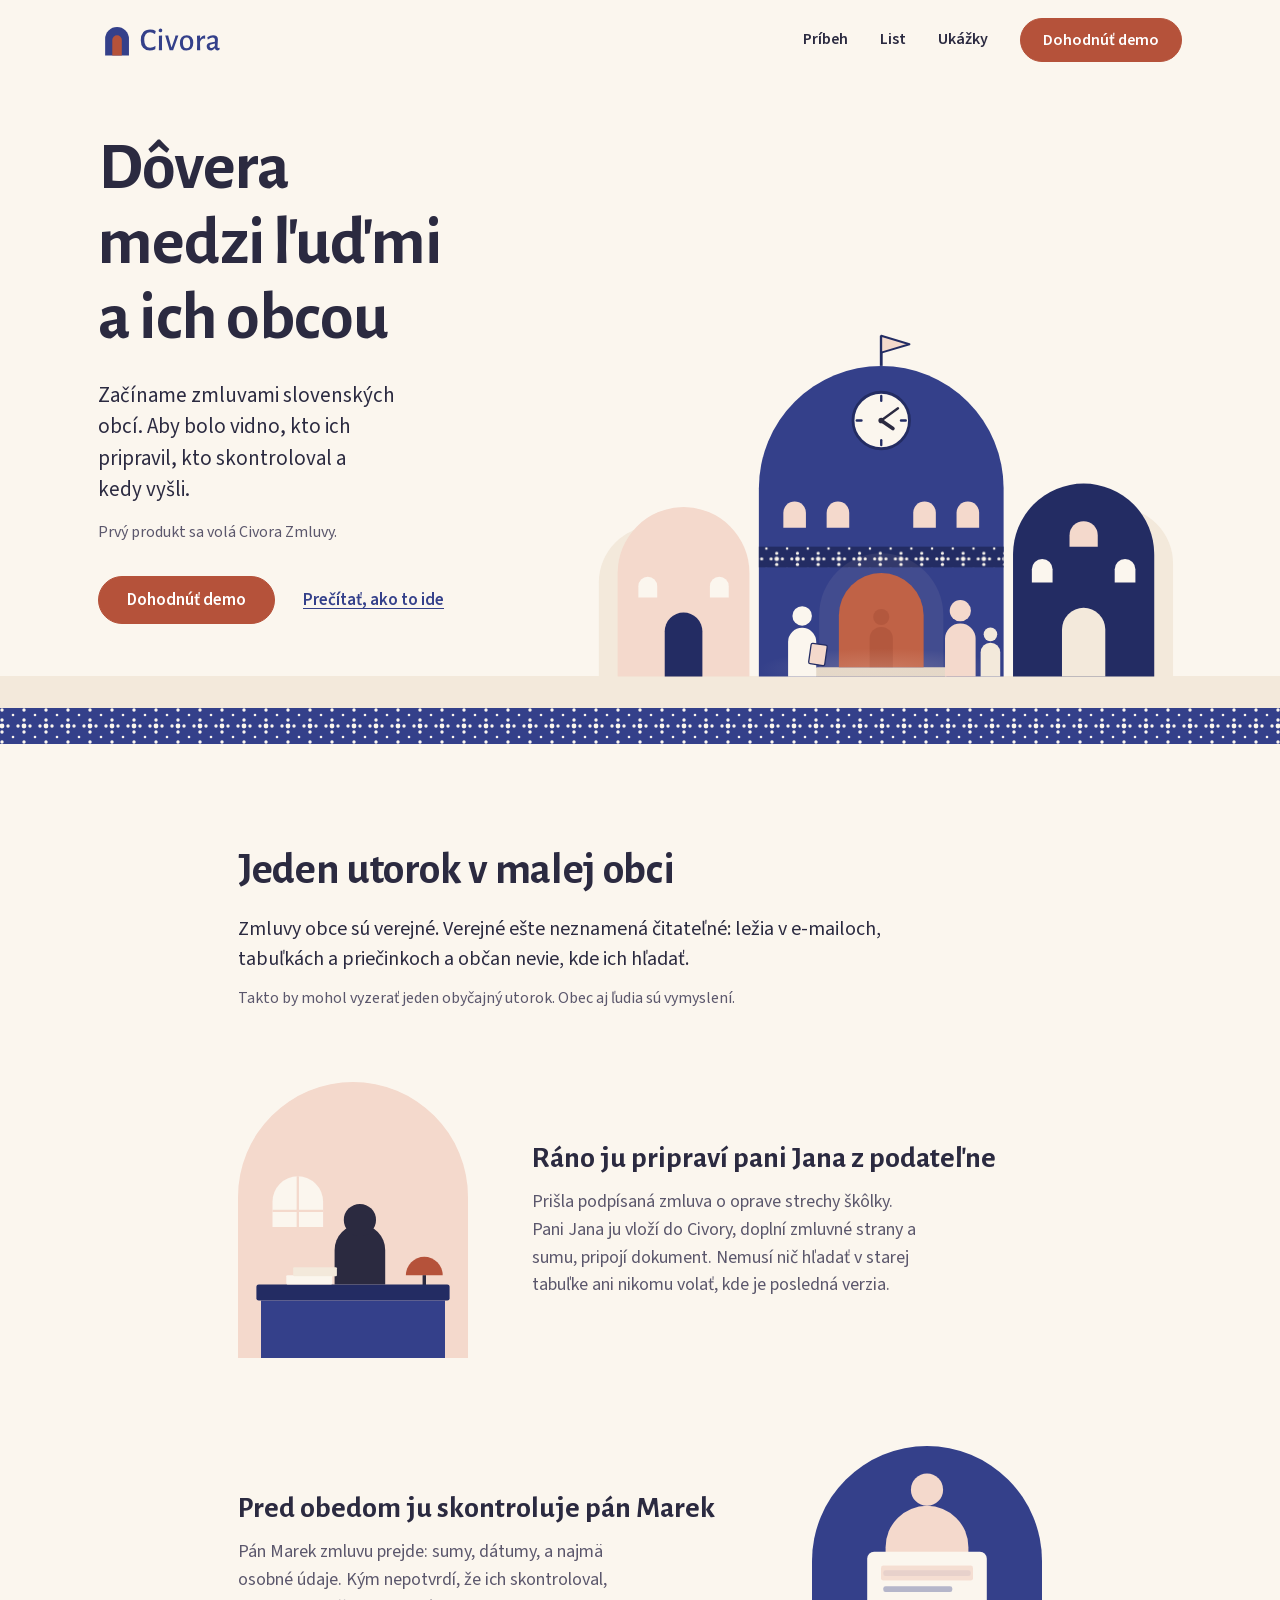
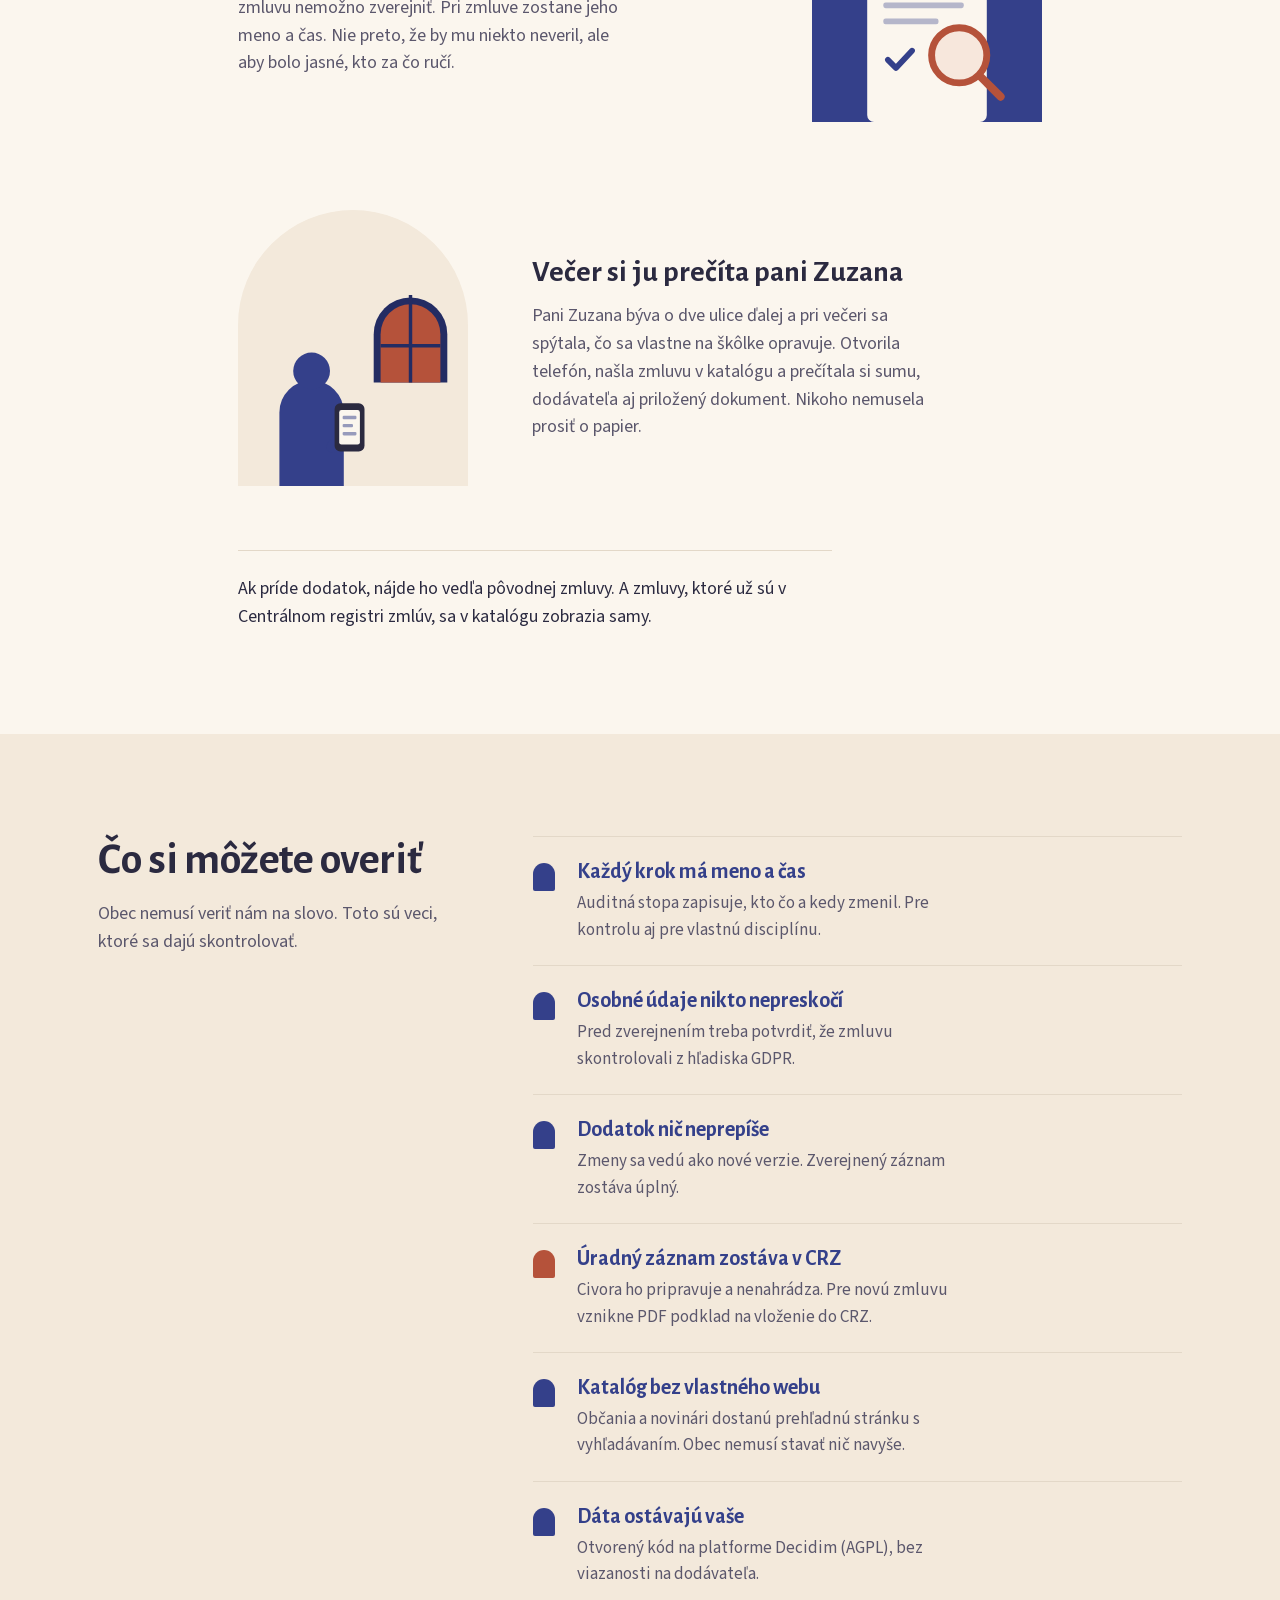
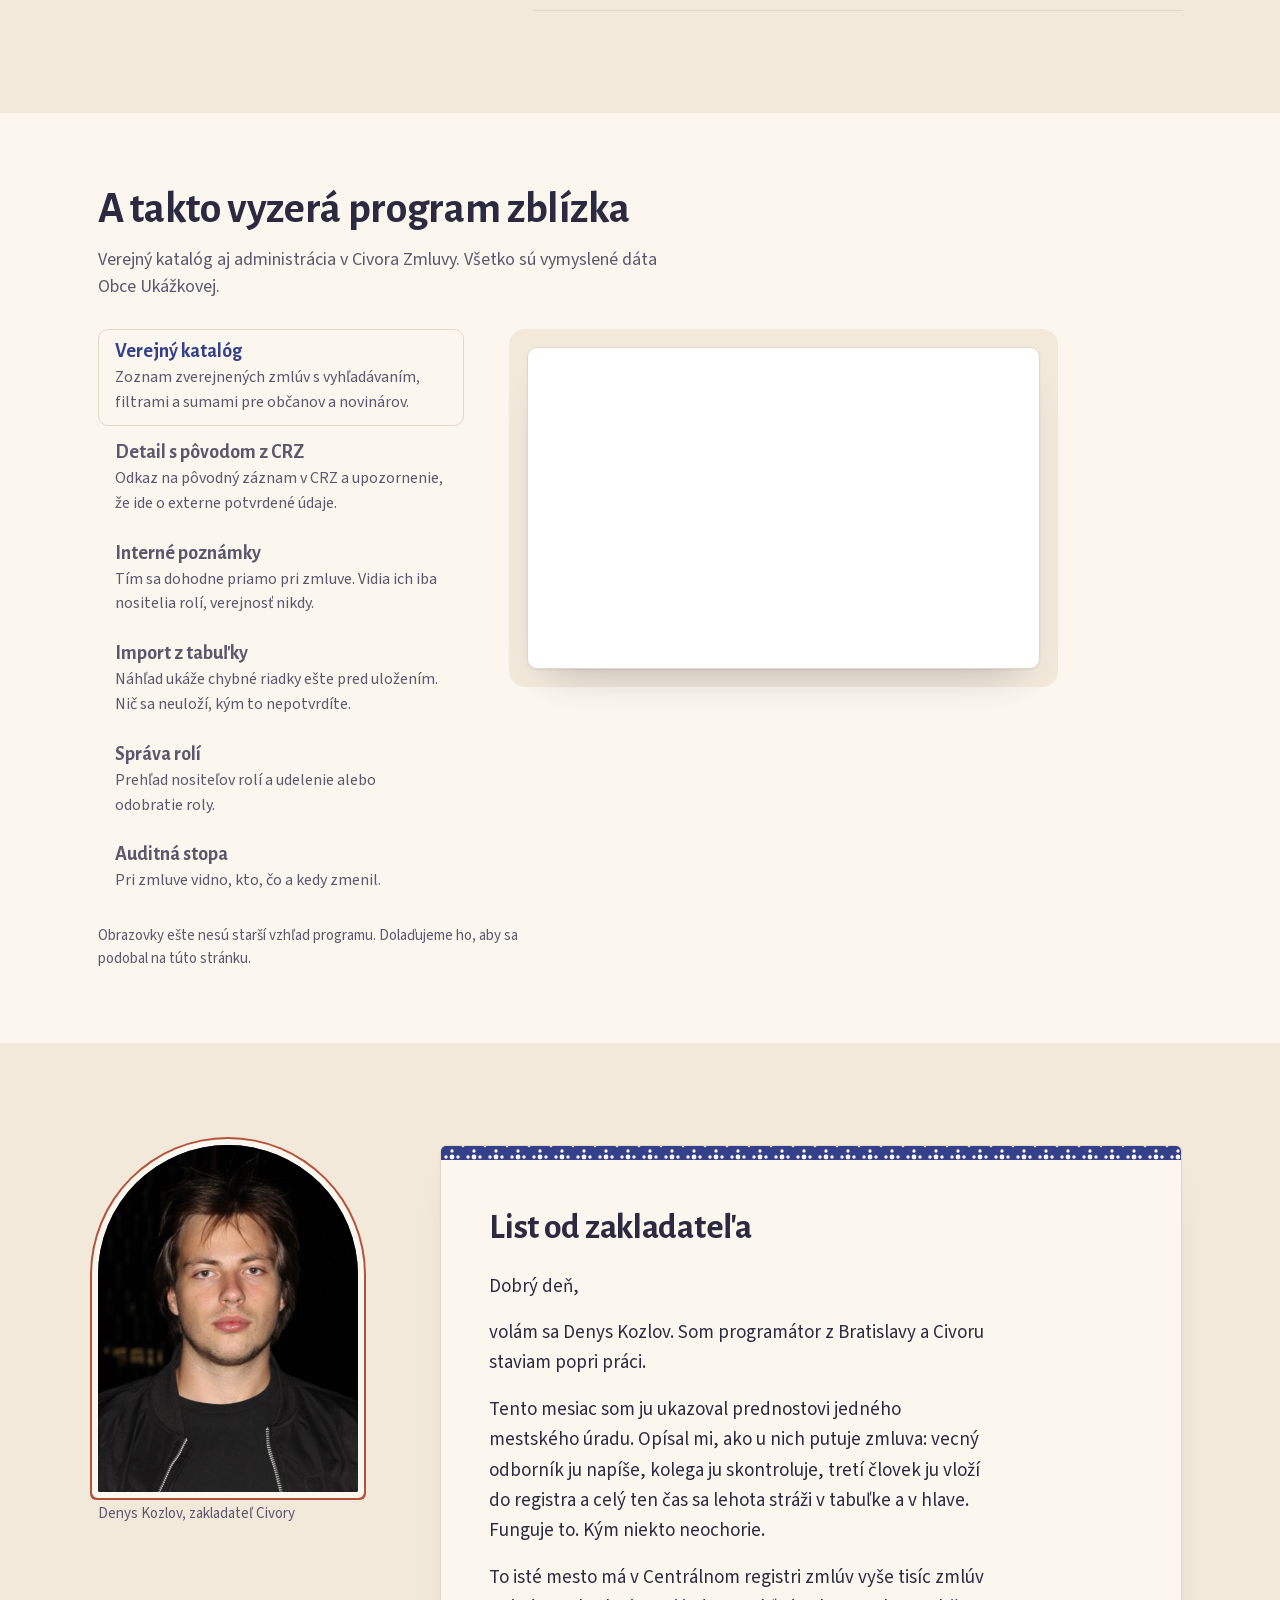
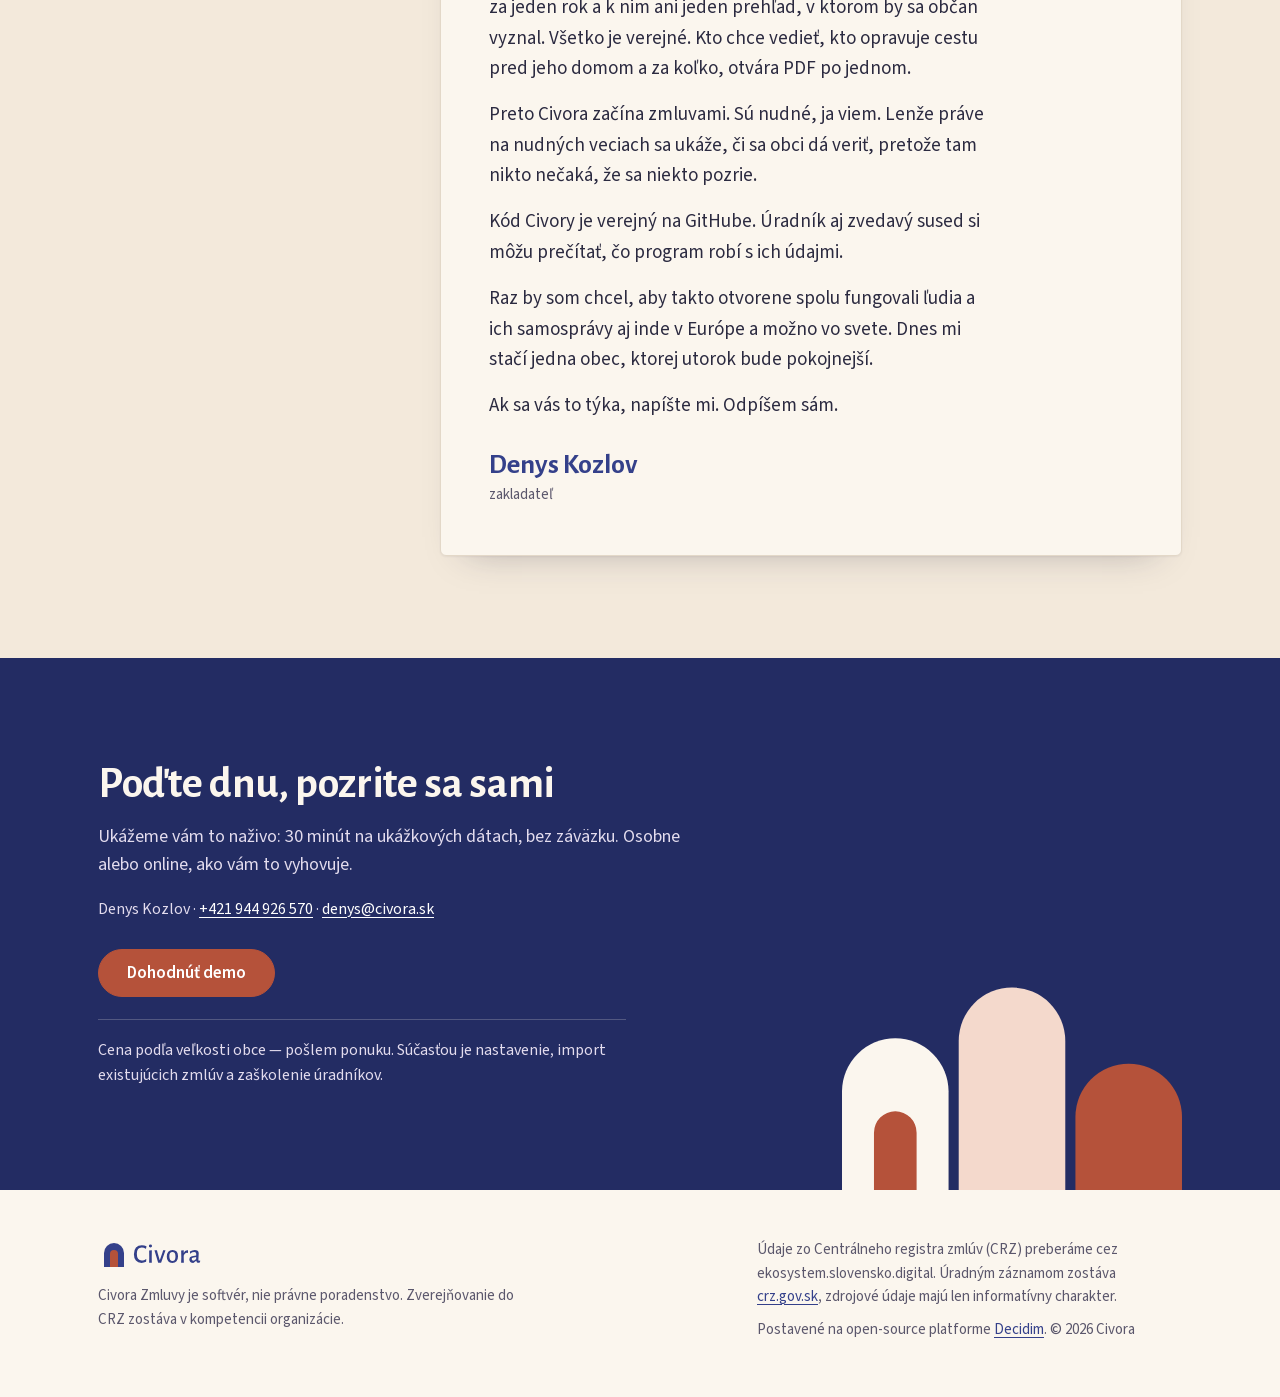
==== commit 77164b98: "feat(site): founder letter in the founder's words, with photo (civora-org/civora-platform#209)" ====
--- a/index.html
+++ b/index.html
@@ -206,7 +206,8 @@
 /* the letter */
 .letter-sec .grid{display:grid;grid-template-columns:minmax(0,3fr) minmax(0,8fr);gap:clamp(28px,5vw,72px);align-items:start}
 .foto{margin:0}
-.foto__arch{aspect-ratio:3/4;max-width:260px;border:2px dashed var(--civora-indigo);border-radius:999px 999px 14px 14px;display:flex;align-items:center;justify-content:center;font:700 1.5rem var(--civora-font-display);color:var(--civora-indigo);background:var(--civora-paper)}
+.foto__arch{aspect-ratio:3/4;max-width:260px;border-radius:999px 999px 14px 14px;overflow:hidden;background:var(--civora-indigo-deep,#232c63);box-shadow:0 0 0 6px var(--civora-paper),0 0 0 8px var(--civora-terracotta,#b5523a)}
+.foto__arch img{display:block;width:100%;height:100%;object-fit:cover;object-position:50% 30%}
 .foto figcaption{margin-top:10px;font-size:.9375rem;color:var(--civora-muted);max-width:260px}
 .letter{background:var(--civora-paper);border:1px solid var(--civora-rule);border-radius:6px;overflow:hidden;box-shadow:0 1px 2px rgba(43,42,64,.06),0 20px 36px -26px rgba(43,42,64,.35)}
 .letter::before{content:"";display:block;height:14px;background:var(--civora-indigo) var(--mr);background-size:22px 22px}
@@ -493,18 +494,20 @@
   <div class="wrap">
     <div class="grid">
       <figure class="foto reveal">
-        <div class="foto__arch">[FOTO]</div>
+        <div class="foto__arch"><img src="img/denys.jpg" width="519" height="693" alt="Denys Kozlov" loading="lazy" decoding="async"></div>
         <figcaption>Denys Kozlov, zakladateľ Civory</figcaption>
       </figure>
       <article class="letter reveal" style="--d:.1s">
         <div class="letter__body">
           <h2>List od zakladateľa</h2>
           <p class="hello">Dobrý deň,</p>
-          <p>volám sa Denys Kozlov a staviam Civoru.</p>
-          <p>Verím, že dôvera medzi ľuďmi a ich obcou sa nedá nariadiť. Dá sa len zaslúžiť: tým, že každý vidí, kto čo pripravil, kto skontroloval a kedy to vyšlo. Preto začínam zmluvami. Sú nudné, ale práve na nich sa ukáže, či si obec a jej ľudia môžu veriť.</p>
-          <p>Chcem, aby mala úradníčka pokojnejší utorok a občan nemusel nikoho prosiť o papier. Nič viac a nič menej.</p>
-          <p>Civora je zatiaľ malá a rastie pomaly. Raz by som rád, aby ľudia a ich vlády kdekoľvek na svete mohli na seba takto vidieť. Začíname v slovenskej obci, jednou zmluvou po druhej.</p>
-          <p>Ak vás to zaujíma, napíšte mi. Odpíšem sám.</p>
+          <p>volám sa Denys Kozlov. Som programátor z Bratislavy a Civoru staviam popri práci.</p>
+          <p>Tento mesiac som ju ukazoval prednostovi jedného mestského úradu. Opísal mi, ako u nich putuje zmluva: vecný odborník ju napíše, kolega ju skontroluje, tretí človek ju vloží do registra a celý ten čas sa lehota stráži v tabuľke a v hlave. Funguje to. Kým niekto neochorie.</p>
+          <p>To isté mesto má v Centrálnom registri zmlúv vyše tisíc zmlúv za jeden rok a k nim ani jeden prehľad, v ktorom by sa občan vyznal. Všetko je verejné. Kto chce vedieť, kto opravuje cestu pred jeho domom a za koľko, otvára PDF po jednom.</p>
+          <p>Preto Civora začína zmluvami. Sú nudné, ja viem. Lenže práve na nudných veciach sa ukáže, či sa obci dá veriť, pretože tam nikto nečaká, že sa niekto pozrie.</p>
+          <p>Kód Civory je verejný na GitHube. Úradník aj zvedavý sused si môžu prečítať, čo program robí s ich údajmi.</p>
+          <p>Raz by som chcel, aby takto otvorene spolu fungovali ľudia a ich samosprávy aj inde v Európe a možno vo svete. Dnes mi stačí jedna obec, ktorej utorok bude pokojnejší.</p>
+          <p>Ak sa vás to týka, napíšte mi. Odpíšem sám.</p>
           <p class="sign">Denys Kozlov</p>
           <p class="role">zakladateľ</p>
         </div>
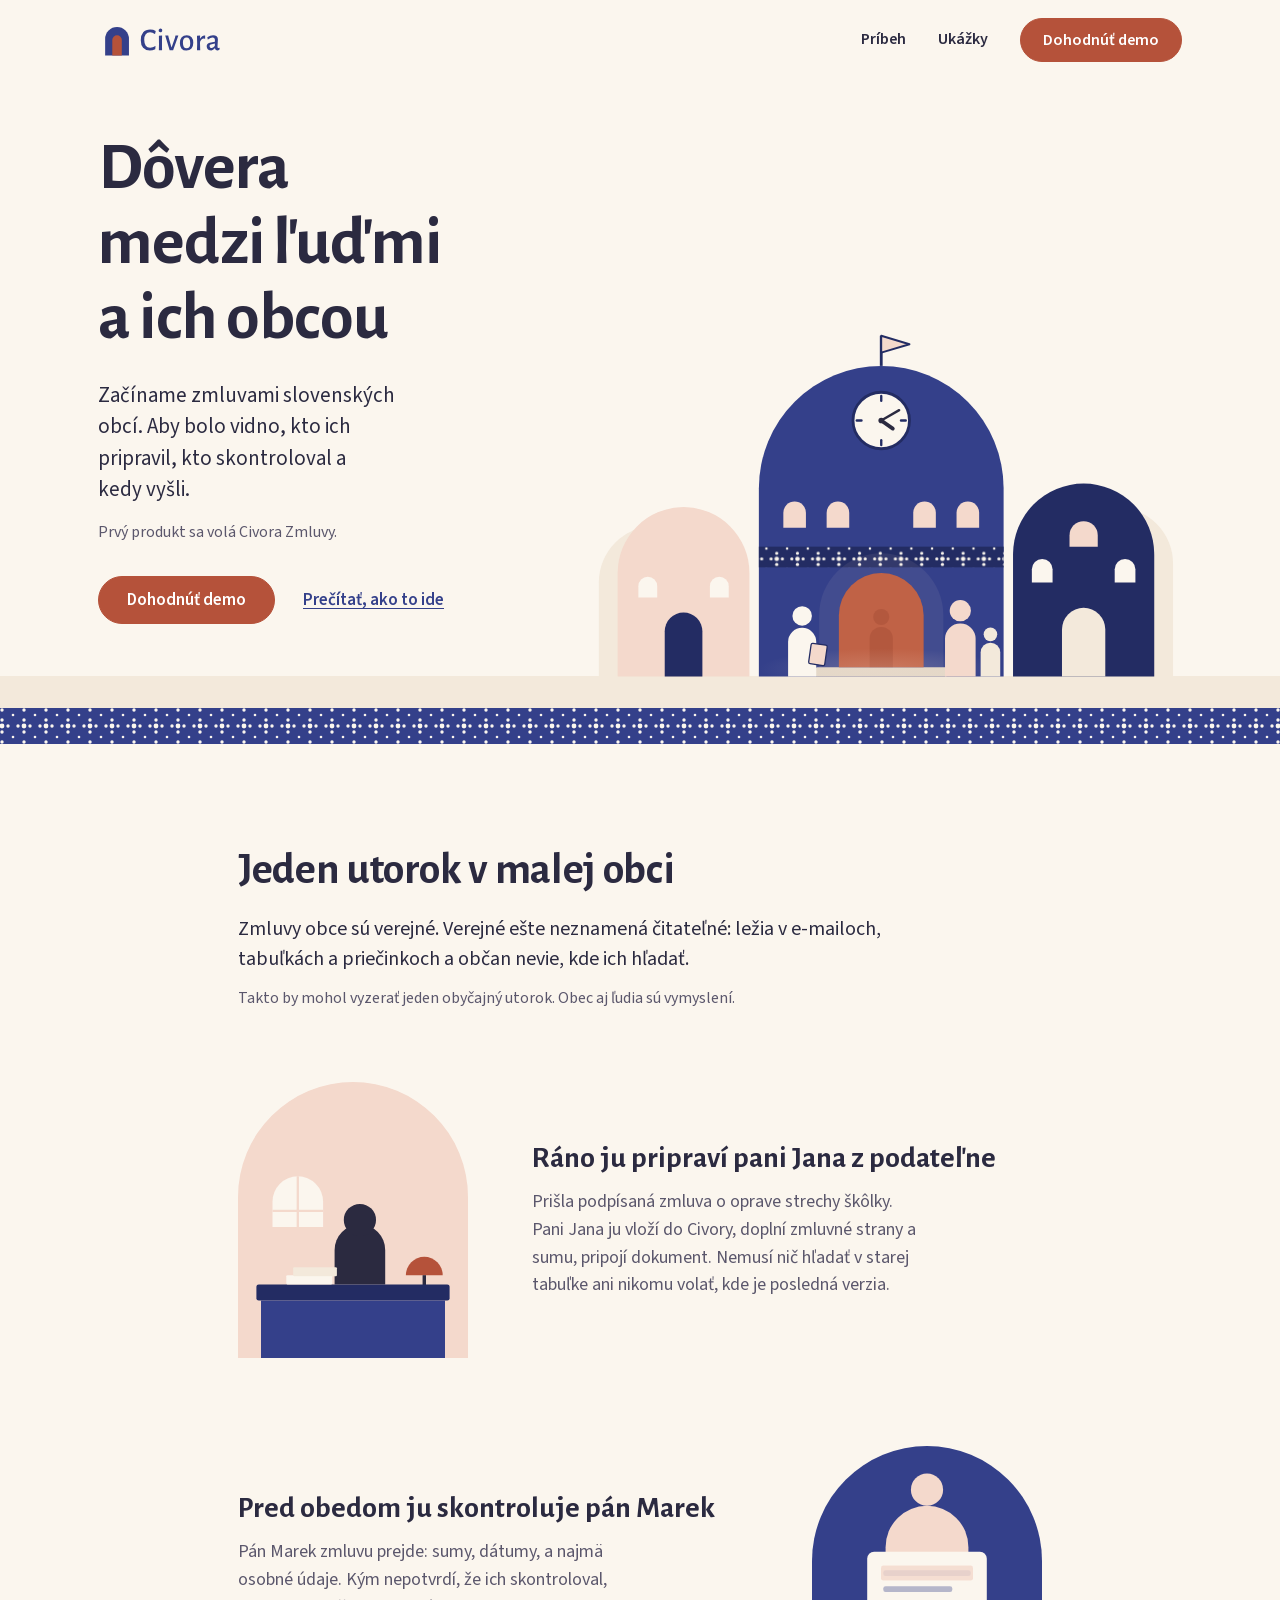
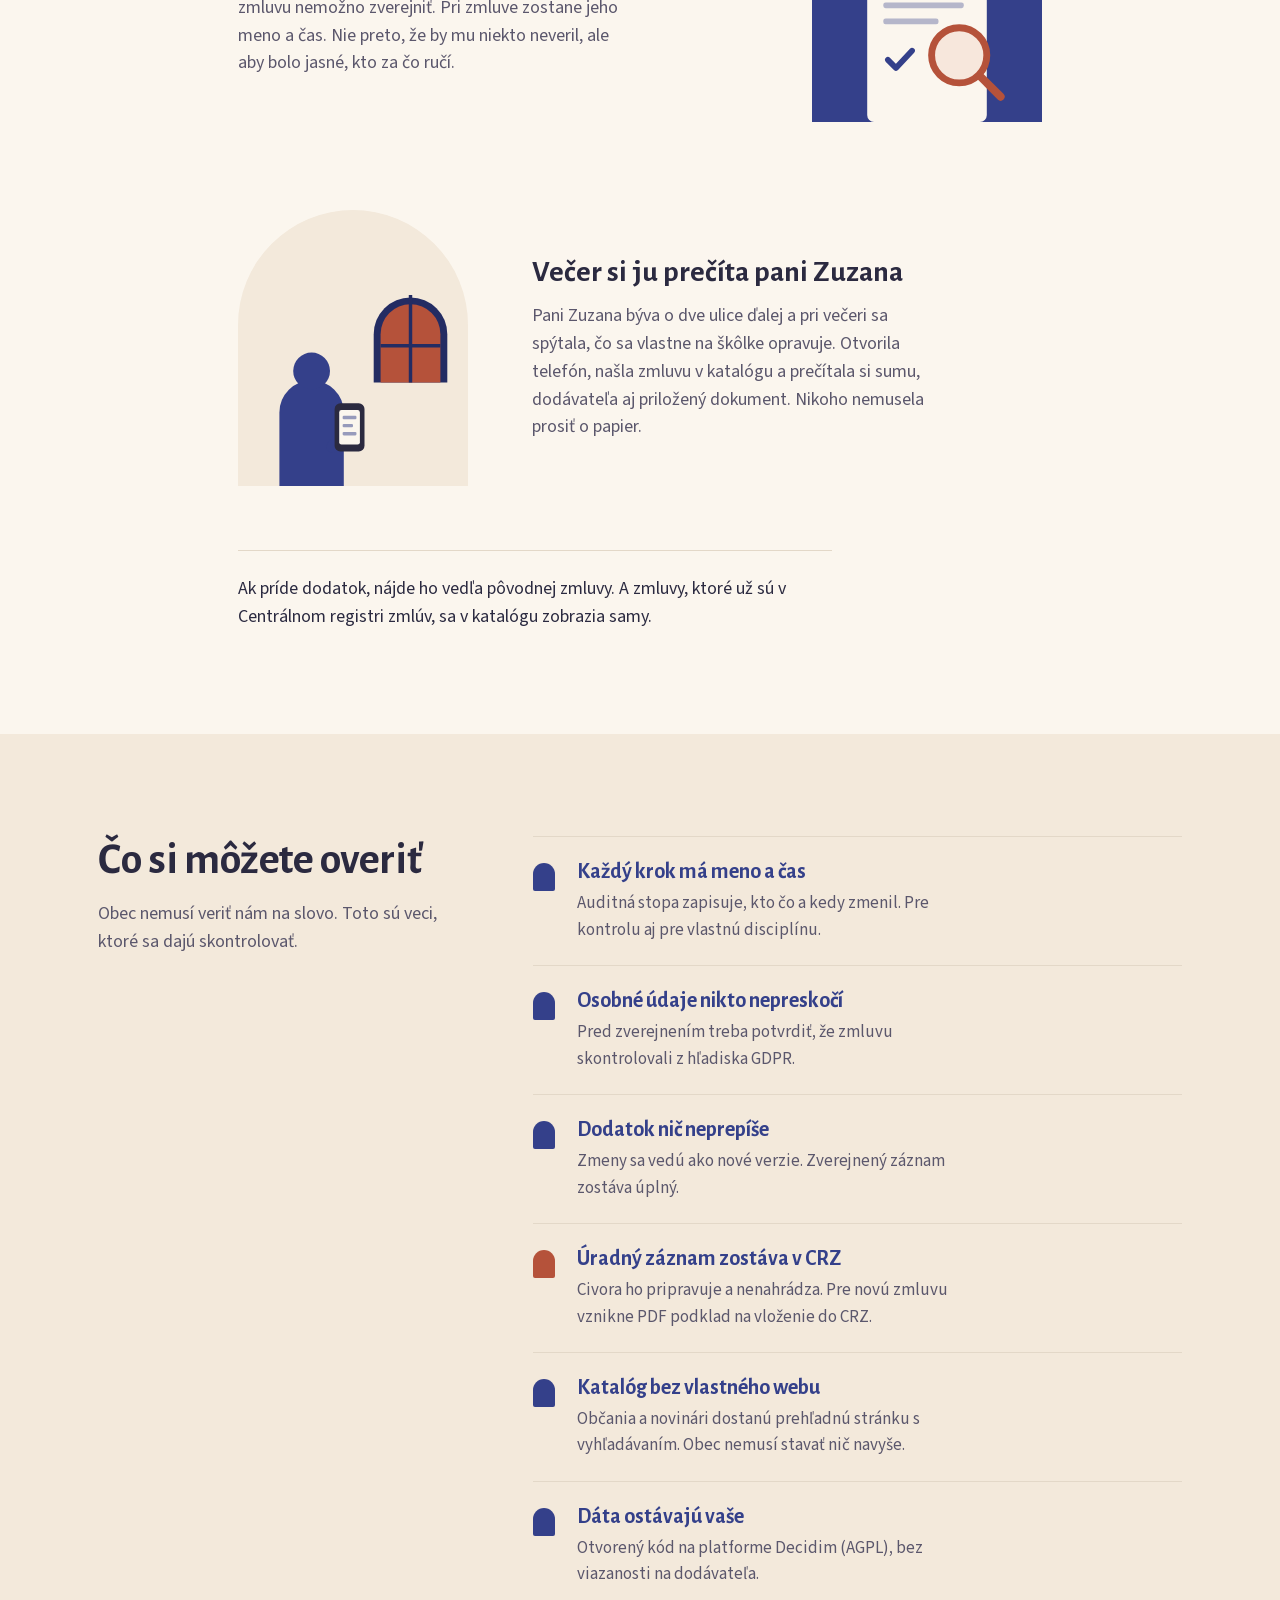
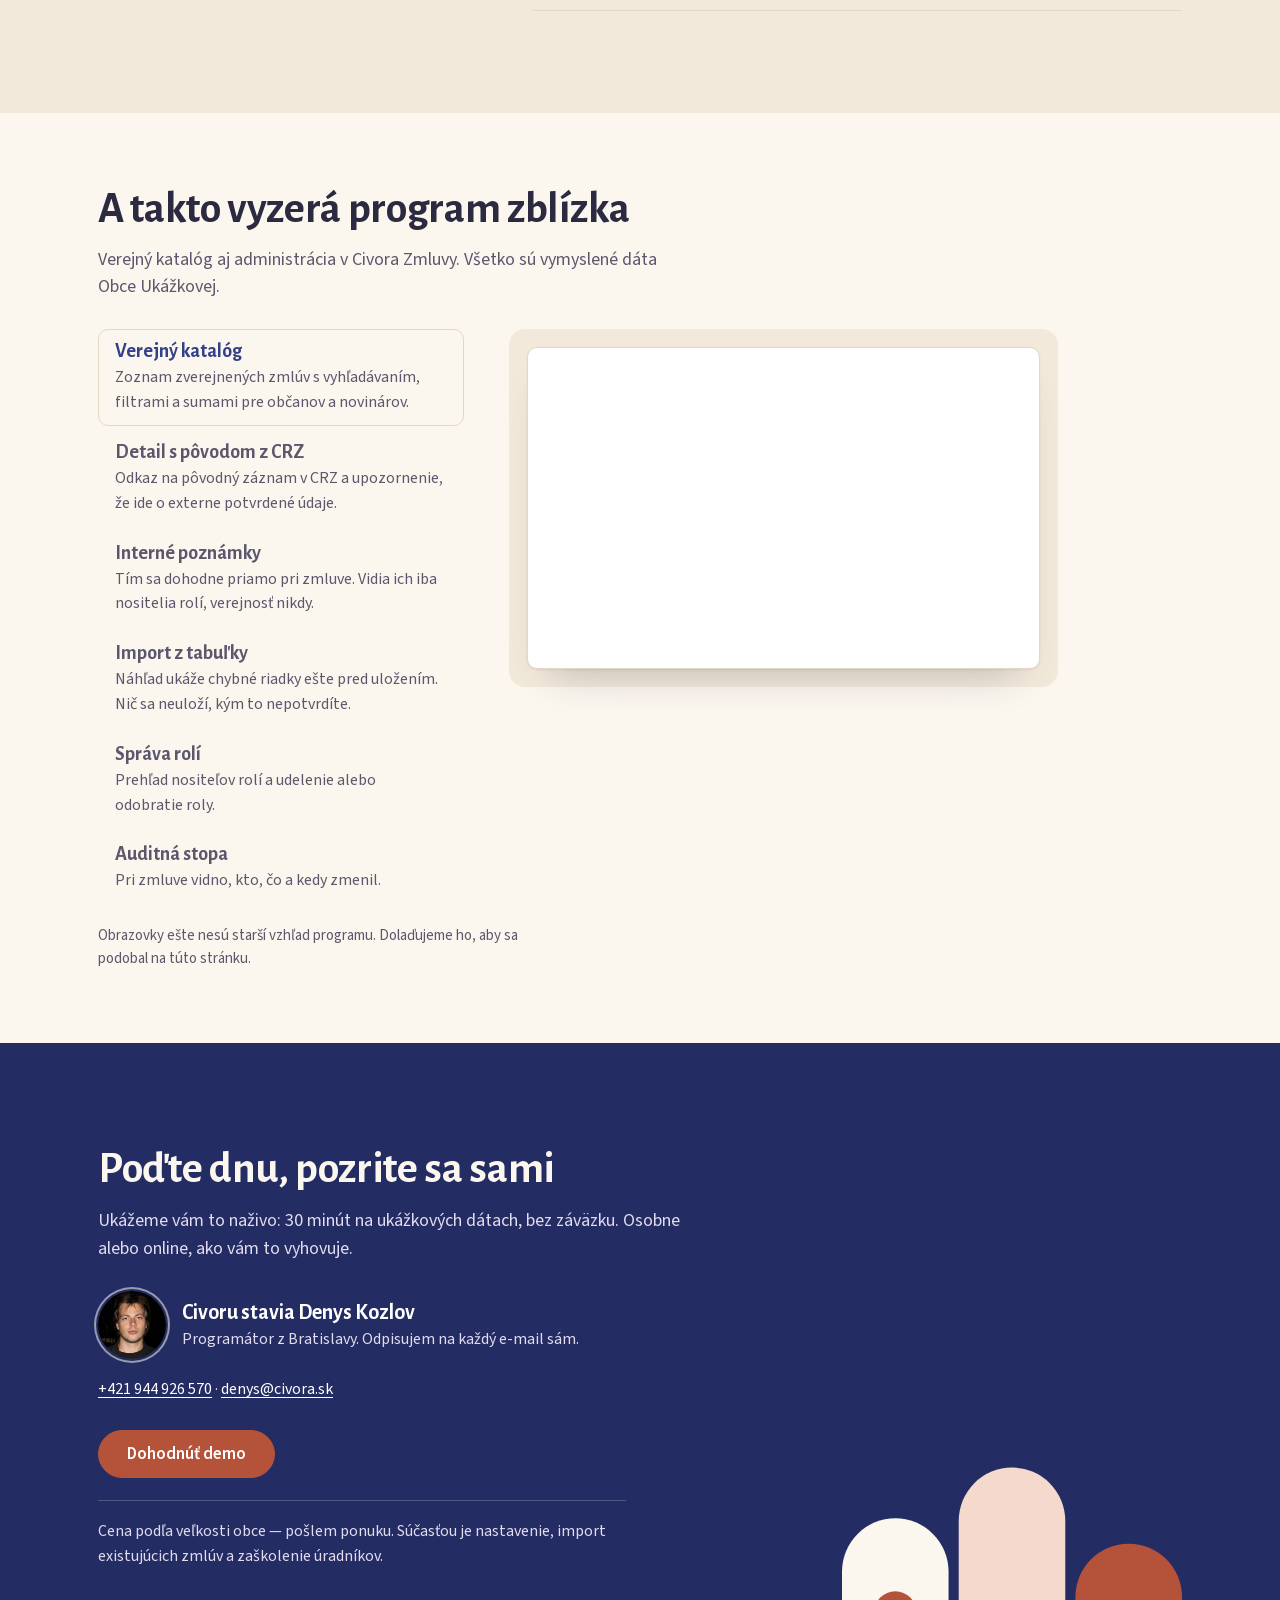
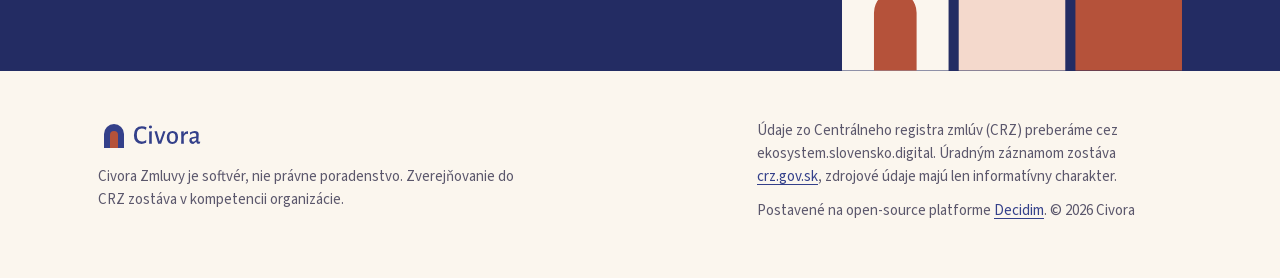
==== commit f4457f74: "feat: replace the founder letter with a compact founder block in the contact band" ====
--- a/index.html
+++ b/index.html
@@ -203,25 +203,15 @@
   .gal__stage img.is-fading{opacity:0}
 }
 
-/* the letter */
-.letter-sec .grid{display:grid;grid-template-columns:minmax(0,3fr) minmax(0,8fr);gap:clamp(28px,5vw,72px);align-items:start}
-.foto{margin:0}
-.foto__arch{aspect-ratio:3/4;max-width:260px;border-radius:999px 999px 14px 14px;overflow:hidden;background:var(--civora-indigo-deep,#232c63);box-shadow:0 0 0 6px var(--civora-paper),0 0 0 8px var(--civora-terracotta,#b5523a)}
-.foto__arch img{display:block;width:100%;height:100%;object-fit:cover;object-position:50% 30%}
-.foto figcaption{margin-top:10px;font-size:.9375rem;color:var(--civora-muted);max-width:260px}
-.letter{background:var(--civora-paper);border:1px solid var(--civora-rule);border-radius:6px;overflow:hidden;box-shadow:0 1px 2px rgba(43,42,64,.06),0 20px 36px -26px rgba(43,42,64,.35)}
-.letter::before{content:"";display:block;height:14px;background:var(--civora-indigo) var(--mr);background-size:22px 22px}
-.letter__body{padding:clamp(24px,4vw,48px)}
-.letter h2{font-size:clamp(1.6rem,1.2rem + 1.4vw,2.25rem)}
-.letter p{margin-top:16px;font-size:1.1875rem;line-height:1.6;max-width:56ch}
-.letter .hello{margin-top:24px}
-.letter .sign{font:700 1.75rem/1.1 var(--civora-font-display);color:var(--civora-indigo);margin-top:28px}
-.letter .role{margin-top:2px;font-size:.9375rem;color:var(--civora-muted)}
-
 /* cta: the one strict indigo band */
 .cta{background:var(--civora-indigo-deep);color:var(--civora-paper);overflow:hidden;padding-bottom:0}
 .cta .wrap{display:grid;grid-template-columns:minmax(0,7fr) minmax(0,5fr);gap:32px 64px;align-items:center}
 .cta p{color:#e3dcee;margin-top:14px}
+.cta .founder{display:flex;align-items:center;gap:16px;margin-top:28px}
+.cta .founder img{flex:none;display:block;width:68px;height:68px;border-radius:50%;object-fit:cover;object-position:50% 28%;background:var(--civora-indigo);box-shadow:0 0 0 2px var(--civora-indigo-deep),0 0 0 4px rgba(251,246,238,.55)}
+.cta .founder p{margin:0}
+.cta .founder strong{display:block;font:700 1.375rem/1.2 var(--civora-font-display);color:#fff}
+.cta .founder span{display:block;margin-top:2px;font-size:1rem;line-height:1.45;color:#e3dcee}
 .cta .who{font-size:1rem;color:#e3dcee;margin-top:18px}
 .cta .who a,.cta .who a:hover{color:#fff}
 .cta .price{font-size:1rem;margin-top:22px;padding-top:18px;border-top:1px solid rgba(251,246,238,.22)}
@@ -256,8 +246,6 @@
   .hero__text{padding-bottom:8px}
   .hero p.lead{max-width:36ch}
   .split{grid-template-columns:1fr}
-  .letter-sec .grid{grid-template-columns:1fr}
-  .foto__arch{max-width:180px}
   .cta .wrap,footer .wrap{grid-template-columns:1fr}
   .cta__doors{justify-self:start;max-width:260px}
 }
@@ -295,7 +283,6 @@
   <a class="brand" href="./" aria-label="Civora, domov"><img src="brand/wordmark.svg" width="210" height="64" alt="Civora"></a>
   <nav class="nav" aria-label="Hlavná navigácia">
     <a href="#pribeh">Príbeh</a>
-    <a href="#list">List</a>
     <a href="#galeria">Ukážky</a>
     <a class="btn btn--sm" href="mailto:denys@civora.sk?subject=Demo%20Civora%20Zmluvy">Dohodnúť demo</a>
   </nav>
@@ -490,38 +477,16 @@
   </div>
 </section>
 
-<section class="tint letter-sec" id="list">
-  <div class="wrap">
-    <div class="grid">
-      <figure class="foto reveal">
-        <div class="foto__arch"><img src="img/denys.jpg" width="519" height="693" alt="Denys Kozlov" loading="lazy" decoding="async"></div>
-        <figcaption>Denys Kozlov, zakladateľ Civory</figcaption>
-      </figure>
-      <article class="letter reveal" style="--d:.1s">
-        <div class="letter__body">
-          <h2>List od zakladateľa</h2>
-          <p class="hello">Dobrý deň,</p>
-          <p>volám sa Denys Kozlov. Som programátor z Bratislavy a Civoru staviam popri práci.</p>
-          <p>Tento mesiac som ju ukazoval prednostovi jedného mestského úradu. Opísal mi, ako u nich putuje zmluva: vecný odborník ju napíše, kolega ju skontroluje, tretí človek ju vloží do registra a celý ten čas sa lehota stráži v tabuľke a v hlave. Funguje to. Kým niekto neochorie.</p>
-          <p>To isté mesto má v Centrálnom registri zmlúv vyše tisíc zmlúv za jeden rok a k nim ani jeden prehľad, v ktorom by sa občan vyznal. Všetko je verejné. Kto chce vedieť, kto opravuje cestu pred jeho domom a za koľko, otvára PDF po jednom.</p>
-          <p>Preto Civora začína zmluvami. Sú nudné, ja viem. Lenže práve na nudných veciach sa ukáže, či sa obci dá veriť, pretože tam nikto nečaká, že sa niekto pozrie.</p>
-          <p>Kód Civory je verejný na GitHube. Úradník aj zvedavý sused si môžu prečítať, čo program robí s ich údajmi.</p>
-          <p>Raz by som chcel, aby takto otvorene spolu fungovali ľudia a ich samosprávy aj inde v Európe a možno vo svete. Dnes mi stačí jedna obec, ktorej utorok bude pokojnejší.</p>
-          <p>Ak sa vás to týka, napíšte mi. Odpíšem sám.</p>
-          <p class="sign">Denys Kozlov</p>
-          <p class="role">zakladateľ</p>
-        </div>
-      </article>
-    </div>
-  </div>
-</section>
-
 <section class="cta" id="kontakt">
   <div class="wrap">
     <div class="cta__text reveal">
       <h2>Poďte dnu, pozrite sa sami</h2>
       <p>Ukážeme vám to naživo: 30 minút na ukážkových dátach, bez záväzku. Osobne alebo online, ako vám to vyhovuje.</p>
-      <p class="who">Denys Kozlov · <a href="tel:+421944926570">+421 944 926 570</a> · <a href="mailto:denys@civora.sk">denys@civora.sk</a></p>
+      <div class="founder">
+        <img src="img/denys.jpg" width="68" height="68" alt="Denys Kozlov" loading="lazy" decoding="async">
+        <p><strong>Civoru stavia Denys Kozlov</strong><span>Programátor z Bratislavy. Odpisujem na každý e-mail sám.</span></p>
+      </div>
+      <p class="who"><a href="tel:+421944926570">+421 944 926 570</a> · <a href="mailto:denys@civora.sk">denys@civora.sk</a></p>
       <a class="btn act" href="mailto:denys@civora.sk?subject=Demo%20Civora%20Zmluvy">Dohodnúť demo</a>
       <p class="price" id="ponuka">Cena podľa veľkosti obce — pošlem ponuku. Súčasťou je nastavenie, import existujúcich zmlúv a zaškolenie úradníkov.</p>
     </div>
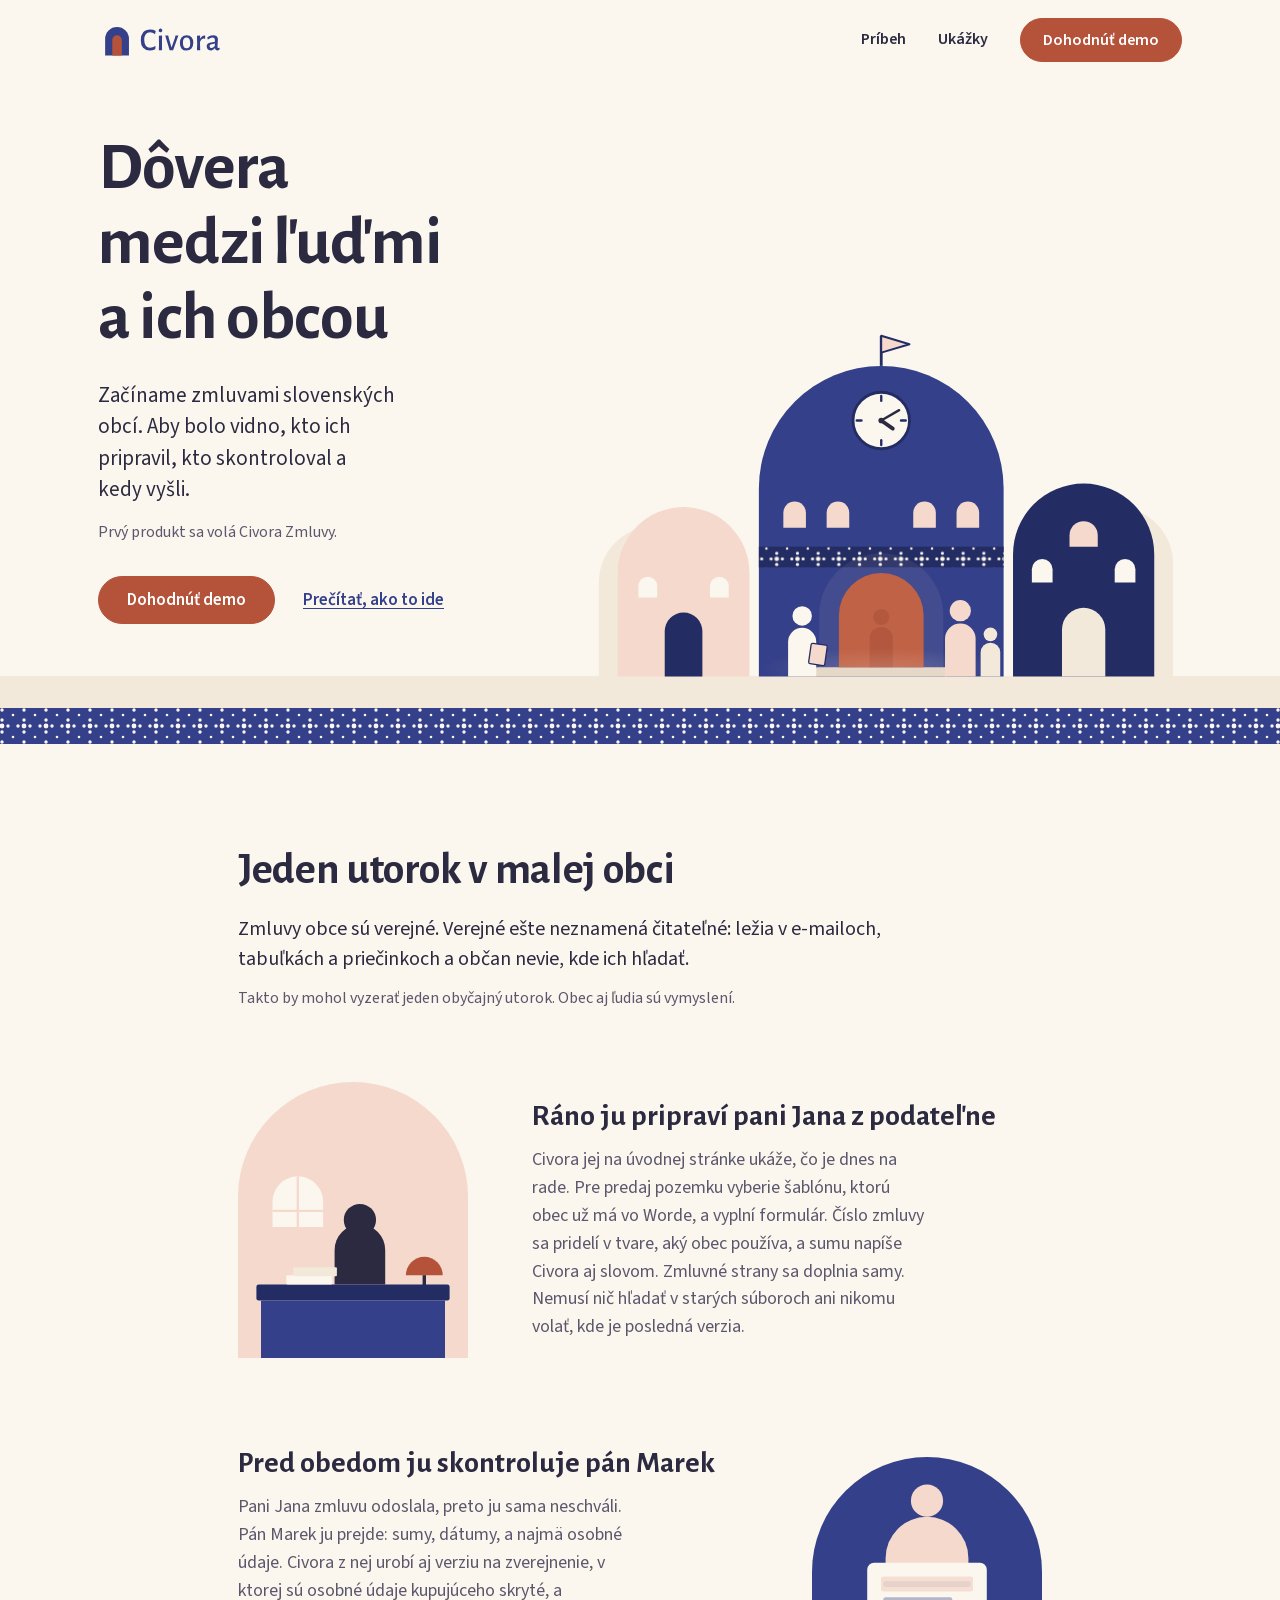
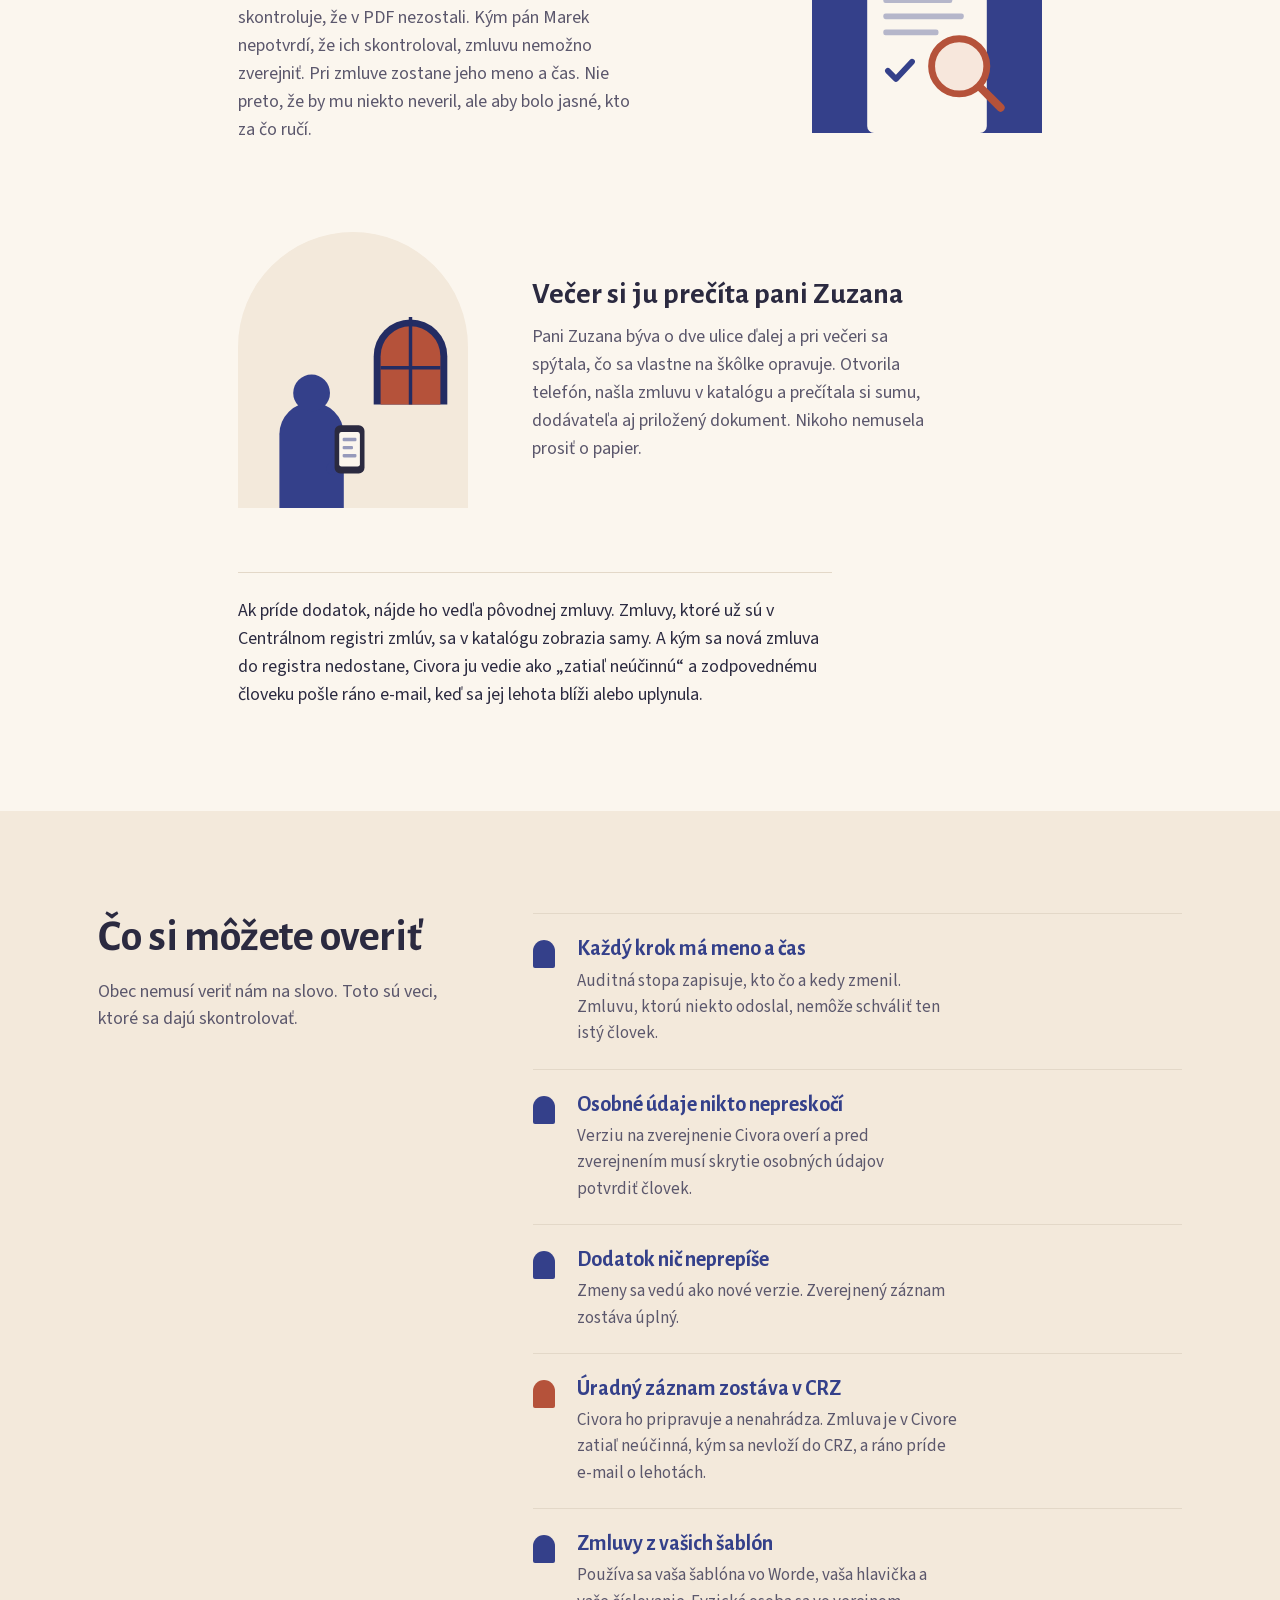
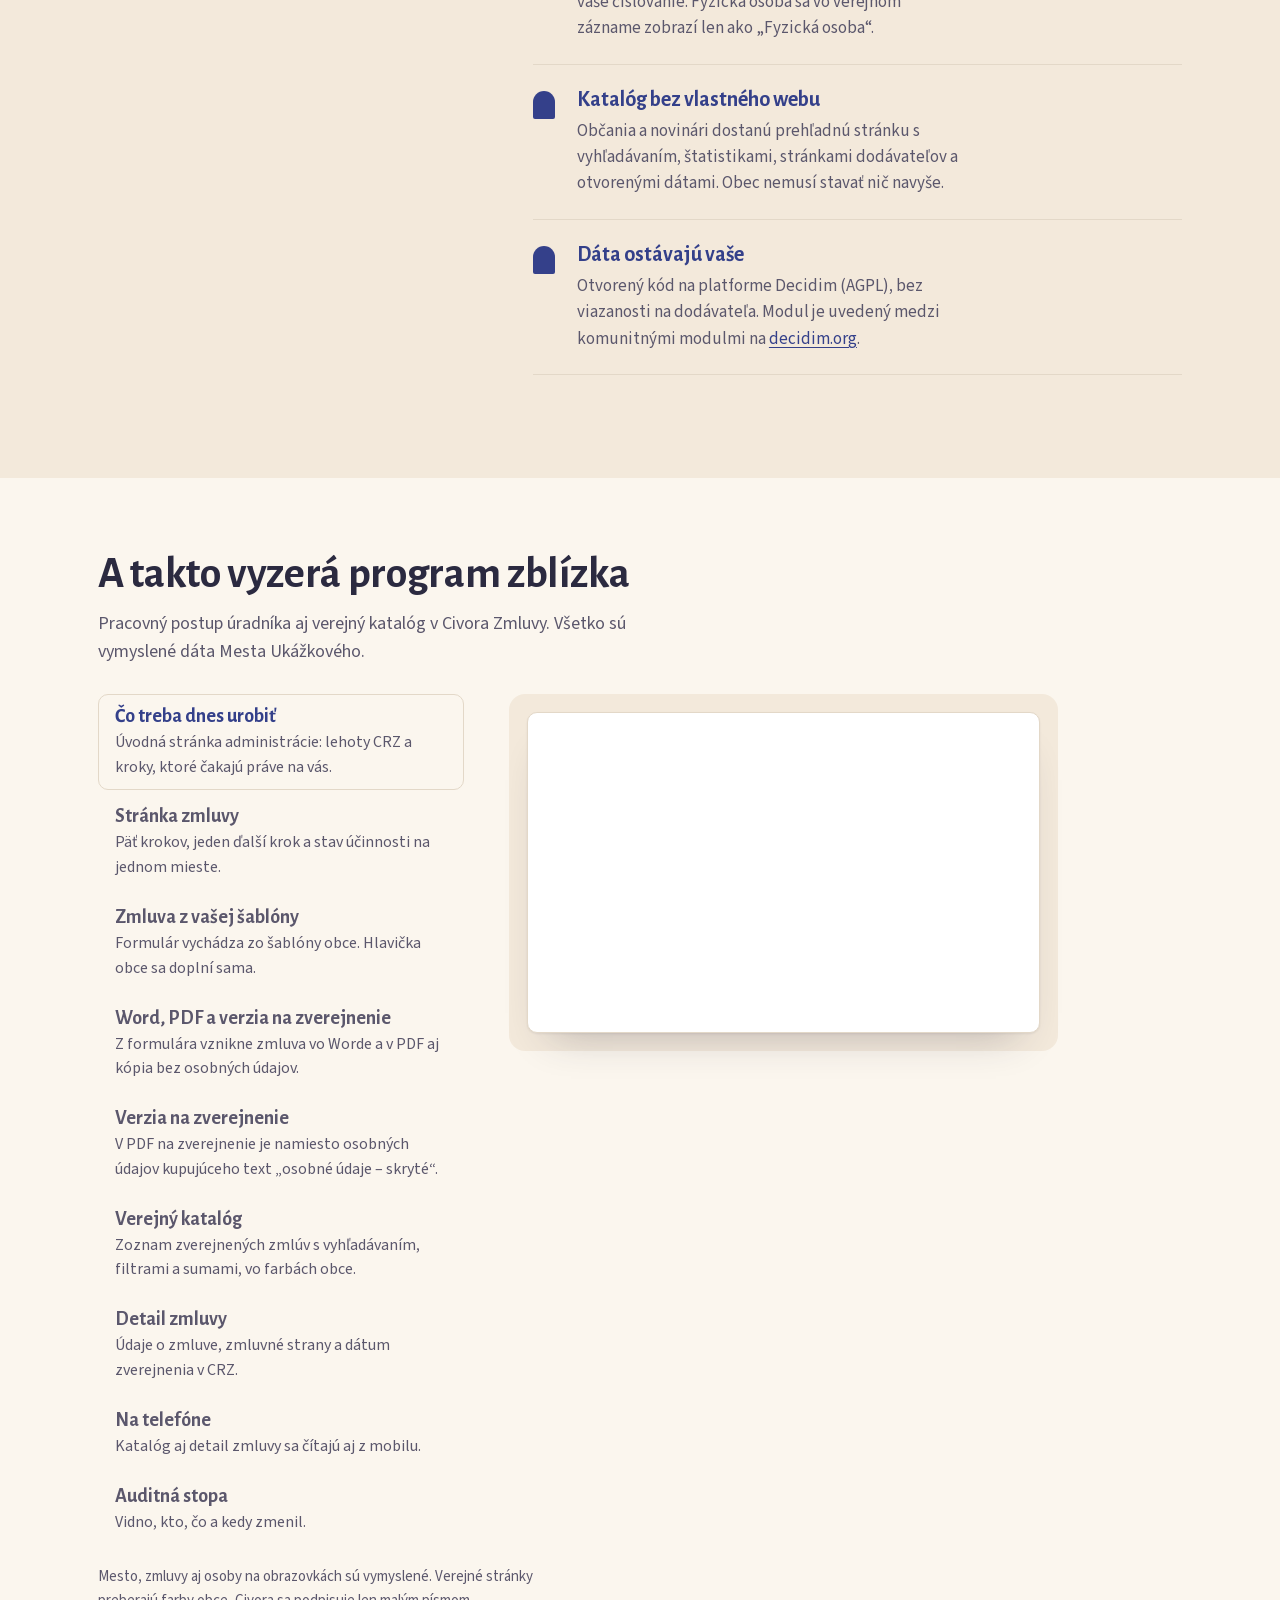
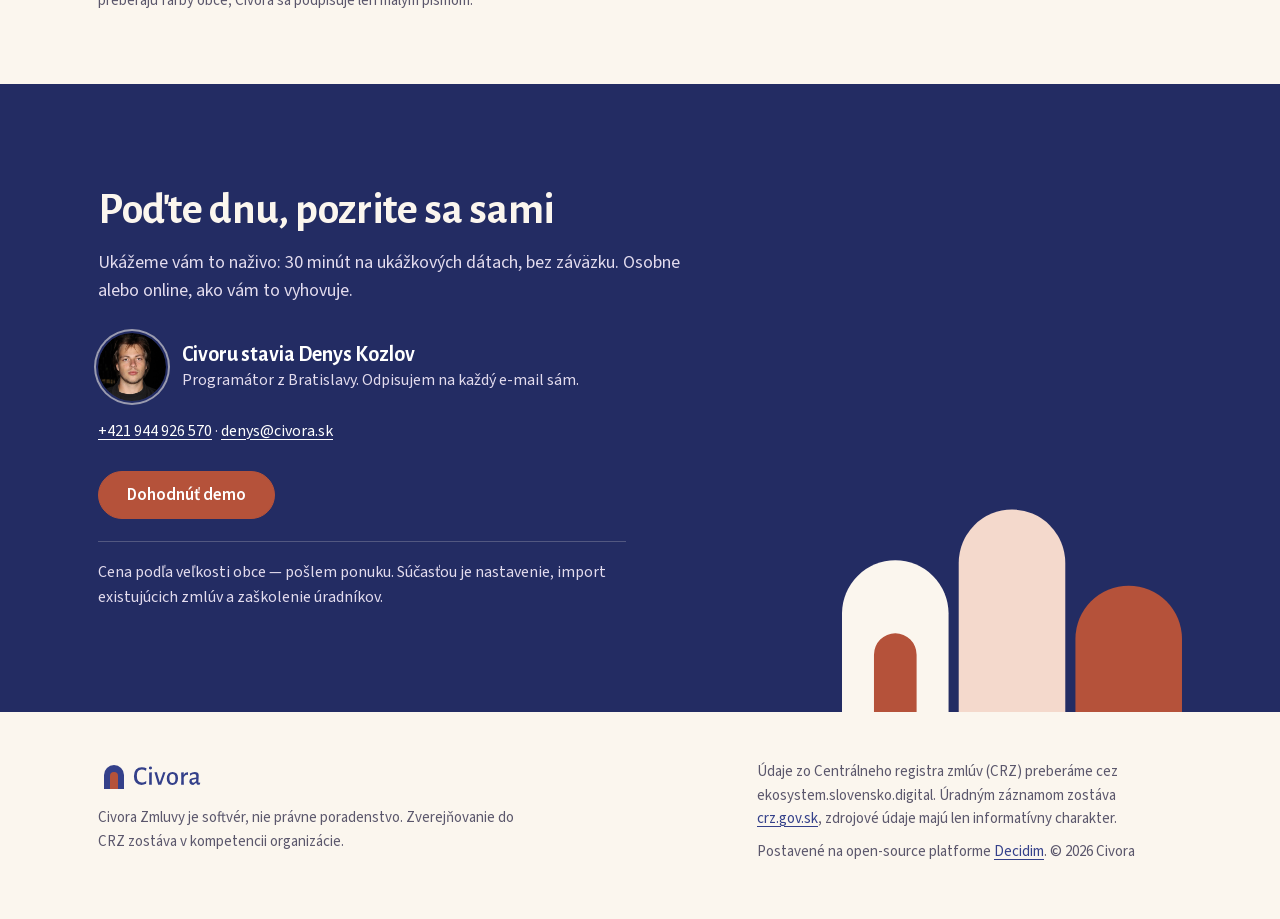
==== commit 1ae18d64: "feat(landing): refresh the landing with the product as of November 2026 Story, checklist and gallery" ====
--- a/index.html
+++ b/index.html
@@ -4,7 +4,7 @@
 <meta charset="utf-8">
 <meta name="viewport" content="width=device-width, initial-scale=1">
 <title>Civora: dôvera medzi ľuďmi a ich obcou | Civora Zmluvy</title>
-<meta name="description" content="Civora pomáha obciam pracovať s ľuďmi otvorene a presne. Prvý produkt, Civora Zmluvy, vedie zmluvy obce od návrhu po verejný katalóg a prepojenie na CRZ. Postavené na open-source platforme Decidim.">
+<meta name="description" content="Civora pomáha obciam pracovať s ľuďmi otvorene a presne. Prvý produkt, Civora Zmluvy, pripraví zmluvu z vašej šablóny vo Worde, vedie ju od návrhu po verejný katalóg a prepojenie na CRZ. Postavené na open-source platforme Decidim.">
 <link rel="canonical" href="https://civora.sk/">
 <meta name="robots" content="index,follow,max-image-preview:large">
 <meta name="theme-color" content="#fbf6ee">
@@ -14,7 +14,7 @@
 <meta property="og:title" content="Civora: dôvera medzi ľuďmi a ich obcou">
 <meta property="og:description" content="Prvý produkt: Civora Zmluvy, pracovný postup a verejný katalóg zmlúv pre obce, mestá a mestské časti.">
 <meta property="og:locale" content="sk_SK">
-<meta property="og:image" content="https://civora.sk/img/og-image.png?v=20261014">
+<meta property="og:image" content="https://civora.sk/img/og-image.png?v=20261104">
 <meta property="og:image:width" content="1200">
 <meta property="og:image:height" content="630">
 <meta property="og:image:alt" content="Civora: dôvera medzi ľuďmi a ich obcou. Prvý produkt: Civora Zmluvy.">
@@ -58,8 +58,8 @@
       "applicationCategory": "BusinessApplication",
       "operatingSystem": "Web",
       "inLanguage": "sk",
-      "description": "Prvý produkt Civora: pracovný postup a verejný katalóg zmlúv pre obce, mestá a mestské časti, od návrhu po zverejnenie a prepojenie na CRZ.",
-      "image": "https://civora.sk/img/og-image.png?v=20261014",
+      "description": "Prvý produkt Civora: zmluvy zo šablón obce vo Worde, pracovný postup s kontrolou druhou osobou a verejný katalóg zmlúv pre obce, mestá a mestské časti, od návrhu po zverejnenie a prepojenie na CRZ.",
+      "image": "https://civora.sk/img/og-image.png?v=20261104",
       "publisher": {"@id": "https://civora.sk/#org"}
     }
   ]
@@ -376,7 +376,7 @@
         </svg>
         <div class="reveal" style="--d:.1s">
           <h3>Ráno ju pripraví pani Jana z podateľne</h3>
-          <p>Prišla podpísaná zmluva o oprave strechy škôlky. Pani Jana ju vloží do Civory, doplní zmluvné strany a sumu, pripojí dokument. Nemusí nič hľadať v starej tabuľke ani nikomu volať, kde je posledná verzia.</p>
+          <p>Civora jej na úvodnej stránke ukáže, čo je dnes na rade. Pre predaj pozemku vyberie šablónu, ktorú obec už má vo Worde, a vyplní formulár. Číslo zmluvy sa pridelí v tvare, aký obec používa, a sumu napíše Civora aj slovom. Zmluvné strany sa doplnia samy. Nemusí nič hľadať v starých súboroch ani nikomu volať, kde je posledná verzia.</p>
         </div>
       </li>
       <li class="vig">
@@ -392,7 +392,7 @@
         </svg>
         <div class="reveal" style="--d:.1s">
           <h3>Pred obedom ju skontroluje pán Marek</h3>
-          <p>Pán Marek zmluvu prejde: sumy, dátumy, a najmä osobné údaje. Kým nepotvrdí, že ich skontroloval, zmluvu nemožno zverejniť. Pri zmluve zostane jeho meno a čas. Nie preto, že by mu niekto neveril, ale aby bolo jasné, kto za čo ručí.</p>
+          <p>Pani Jana zmluvu odoslala, preto ju sama neschváli. Pán Marek ju prejde: sumy, dátumy, a najmä osobné údaje. Civora z nej urobí aj verziu na zverejnenie, v ktorej sú osobné údaje kupujúceho skryté, a skontroluje, že v PDF nezostali. Kým pán Marek nepotvrdí, že ich skontroloval, zmluvu nemožno zverejniť. Pri zmluve zostane jeho meno a čas. Nie preto, že by mu niekto neveril, ale aby bolo jasné, kto za čo ručí.</p>
         </div>
       </li>
       <li class="vig">
@@ -414,7 +414,7 @@
         </div>
       </li>
     </ol>
-    <p class="story-end reveal">Ak príde dodatok, nájde ho vedľa pôvodnej zmluvy. A zmluvy, ktoré už sú v Centrálnom registri zmlúv, sa v katalógu zobrazia samy.</p>
+    <p class="story-end reveal">Ak príde dodatok, nájde ho vedľa pôvodnej zmluvy. Zmluvy, ktoré už sú v Centrálnom registri zmlúv, sa v katalógu zobrazia samy. A kým sa nová zmluva do registra nedostane, Civora ju vedie ako „zatiaľ neúčinnú“ a zodpovednému človeku pošle ráno e-mail, keď sa jej lehota blíži alebo uplynula.</p>
   </div>
 </section>
 
@@ -425,12 +425,13 @@
       <p>Obec nemusí veriť nám na slovo. Toto sú veci, ktoré sa dajú skontrolovať.</p>
     </div>
     <ul class="checks reveal" style="--d:.1s">
-      <li><h3>Každý krok má meno a čas</h3><p>Auditná stopa zapisuje, kto čo a kedy zmenil. Pre kontrolu aj pre vlastnú disciplínu.</p></li>
-      <li><h3>Osobné údaje nikto nepreskočí</h3><p>Pred zverejnením treba potvrdiť, že zmluvu skontrolovali z hľadiska GDPR.</p></li>
+      <li><h3>Každý krok má meno a čas</h3><p>Auditná stopa zapisuje, kto čo a kedy zmenil. Zmluvu, ktorú niekto odoslal, nemôže schváliť ten istý človek.</p></li>
+      <li><h3>Osobné údaje nikto nepreskočí</h3><p>Verziu na zverejnenie Civora overí a pred zverejnením musí skrytie osobných údajov potvrdiť človek.</p></li>
       <li><h3>Dodatok nič neprepíše</h3><p>Zmeny sa vedú ako nové verzie. Zverejnený záznam zostáva úplný.</p></li>
-      <li class="lit"><h3>Úradný záznam zostáva v CRZ</h3><p>Civora ho pripravuje a nenahrádza. Pre novú zmluvu vznikne PDF podklad na vloženie do CRZ.</p></li>
-      <li><h3>Katalóg bez vlastného webu</h3><p>Občania a novinári dostanú prehľadnú stránku s vyhľadávaním. Obec nemusí stavať nič navyše.</p></li>
-      <li><h3>Dáta ostávajú vaše</h3><p>Otvorený kód na platforme Decidim (AGPL), bez viazanosti na dodávateľa.</p></li>
+      <li class="lit"><h3>Úradný záznam zostáva v CRZ</h3><p>Civora ho pripravuje a nenahrádza. Zmluva je v Civore zatiaľ neúčinná, kým sa nevloží do CRZ, a ráno príde e-mail o lehotách.</p></li>
+      <li><h3>Zmluvy z vašich šablón</h3><p>Používa sa vaša šablóna vo Worde, vaša hlavička a vaše číslovanie. Fyzická osoba sa vo verejnom zázname zobrazí len ako „Fyzická osoba“.</p></li>
+      <li><h3>Katalóg bez vlastného webu</h3><p>Občania a novinári dostanú prehľadnú stránku s vyhľadávaním, štatistikami, stránkami dodávateľov a otvorenými dátami. Obec nemusí stavať nič navyše.</p></li>
+      <li><h3>Dáta ostávajú vaše</h3><p>Otvorený kód na platforme Decidim (AGPL), bez viazanosti na dodávateľa. Modul je uvedený medzi komunitnými modulmi na <a href="https://decidim.org/modules/" rel="noopener">decidim.org</a>.</p></li>
     </ul>
   </div>
 </section>
@@ -438,42 +439,57 @@
 <section class="gal" id="galeria">
   <div class="wrap">
     <h2>A takto vyzerá program zblízka</h2>
-    <p class="gal__intro">Verejný katalóg aj administrácia v Civora Zmluvy. Všetko sú vymyslené dáta Obce Ukážkovej.</p>
+    <p class="gal__intro">Pracovný postup úradníka aj verejný katalóg v Civora Zmluvy. Všetko sú vymyslené dáta Mesta Ukážkového.</p>
     <div class="gal__body">
       <ol class="gal__list">
+        <li class="gal__item" data-id="today-sk">
+          <h3 class="gal__title">Čo treba dnes urobiť</h3>
+          <p class="gal__line">Úvodná stránka administrácie: lehoty CRZ a kroky, ktoré čakajú práve na vás.</p>
+          <div class="frame"><div class="shot"><img src="img/today-sk-1440.webp?v=20261104" srcset="img/today-sk-480.webp?v=20261104 480w, img/today-sk-800.webp?v=20261104 800w, img/today-sk-1200.webp?v=20261104 1200w, img/today-sk-1440.webp?v=20261104 1440w" sizes="(max-width:959px) calc(100vw - 60px), 560px" width="1440" height="900" alt="Úvodná stránka administrácie s nadpisom „Čo treba dnes urobiť“: tri zmluvy po lehote CRZ a schválené zmluvy čakajúce na zverejnenie, ku každej tlačidlo (ukážkové dáta)" loading="lazy" decoding="async"></div></div>
+        </li>
+        <li class="gal__item" data-id="workspace-sk">
+          <h3 class="gal__title">Stránka zmluvy</h3>
+          <p class="gal__line">Päť krokov, jeden ďalší krok a stav účinnosti na jednom mieste.</p>
+          <div class="frame"><div class="shot"><img src="img/workspace-sk-1440.webp?v=20261104" srcset="img/workspace-sk-480.webp?v=20261104 480w, img/workspace-sk-800.webp?v=20261104 800w, img/workspace-sk-1200.webp?v=20261104 1200w, img/workspace-sk-1440.webp?v=20261104 1440w" sizes="(max-width:959px) calc(100vw - 60px), 560px" width="1440" height="900" alt="Stránka zmluvy v administrácii: päťkrokový ukazovateľ od konceptu po vloženie do CRZ, ďalší krok s tlačidlom, lehota CRZ a stav „zatiaľ neúčinná“ (ukážkové dáta)" loading="lazy" decoding="async"></div></div>
+        </li>
+        <li class="gal__item" data-id="template-form-sk">
+          <h3 class="gal__title">Zmluva z vašej šablóny</h3>
+          <p class="gal__line">Formulár vychádza zo šablóny obce. Hlavička obce sa doplní sama.</p>
+          <div class="frame"><div class="shot"><img src="img/template-form-sk-1440.webp?v=20261104" srcset="img/template-form-sk-480.webp?v=20261104 480w, img/template-form-sk-800.webp?v=20261104 800w, img/template-form-sk-1200.webp?v=20261104 1200w, img/template-form-sk-1440.webp?v=20261104 1440w" sizes="(max-width:959px) calc(100vw - 60px), 560px" width="1440" height="900" alt="Formulár novej zmluvy zo šablóny: hlavička obce vyplnená automaticky a polia pre kupujúceho označené ako osobné údaje, ktoré sa vo verzii na zverejnenie skryjú (ukážkové dáta)" loading="lazy" decoding="async"></div></div>
+        </li>
+        <li class="gal__item" data-id="template-docs-sk">
+          <h3 class="gal__title">Word, PDF a verzia na zverejnenie</h3>
+          <p class="gal__line">Z formulára vznikne zmluva vo Worde a v PDF aj kópia bez osobných údajov.</p>
+          <div class="frame"><div class="shot"><img src="img/template-docs-sk-1440.webp?v=20261104" srcset="img/template-docs-sk-480.webp?v=20261104 480w, img/template-docs-sk-800.webp?v=20261104 800w, img/template-docs-sk-1200.webp?v=20261104 1200w, img/template-docs-sk-1440.webp?v=20261104 1440w" sizes="(max-width:959px) calc(100vw - 60px), 560px" width="1440" height="900" alt="Dokumenty vygenerované zo šablóny: interná zmluva vo Worde a v PDF a verzia na zverejnenie so značkou „skryté údaje“, pod nimi údaje o zmluve a zmluvné strany, fyzická osoba bez mena (ukážkové dáta)" loading="lazy" decoding="async"></div></div>
+        </li>
+        <li class="gal__item" data-id="publication-pdf-sk">
+          <h3 class="gal__title">Verzia na zverejnenie</h3>
+          <p class="gal__line">V PDF na zverejnenie je namiesto osobných údajov kupujúceho text „osobné údaje – skryté“.</p>
+          <div class="frame"><div class="shot"><img src="img/publication-pdf-sk-1440.webp?v=20261104" srcset="img/publication-pdf-sk-480.webp?v=20261104 480w, img/publication-pdf-sk-800.webp?v=20261104 800w, img/publication-pdf-sk-1200.webp?v=20261104 1200w, img/publication-pdf-sk-1440.webp?v=20261104 1440w" sizes="(max-width:959px) calc(100vw - 60px), 560px" width="1440" height="900" alt="Prvá strana PDF verzie na zverejnenie kúpnej zmluvy: údaje predávajúceho sú vyplnené, údaje kupujúceho sú nahradené textom „[osobné údaje – skryté]“ (ukážkové dáta)" loading="lazy" decoding="async"></div></div>
+        </li>
         <li class="gal__item" data-id="catalogue-sk">
           <h3 class="gal__title">Verejný katalóg</h3>
-          <p class="gal__line">Zoznam zverejnených zmlúv s vyhľadávaním, filtrami a sumami pre občanov a novinárov.</p>
-          <div class="frame"><div class="shot"><img src="img/catalogue-sk-1440.webp?v=20261014" srcset="img/catalogue-sk-480.webp?v=20261014 480w, img/catalogue-sk-800.webp?v=20261014 800w, img/catalogue-sk-1200.webp?v=20261014 1200w, img/catalogue-sk-1440.webp?v=20261014 1440w" sizes="(max-width:959px) calc(100vw - 60px), 560px" width="1440" height="900" alt="Verejný katalóg zmlúv s vyhľadávaním, filtrami a zoznamom zmlúv so sumami (ukážkové dáta)" loading="lazy" decoding="async"></div></div>
+          <p class="gal__line">Zoznam zverejnených zmlúv s vyhľadávaním, filtrami a sumami, vo farbách obce.</p>
+          <div class="frame"><div class="shot"><img src="img/catalogue-sk-1440.webp?v=20261104" srcset="img/catalogue-sk-480.webp?v=20261104 480w, img/catalogue-sk-800.webp?v=20261104 800w, img/catalogue-sk-1200.webp?v=20261104 1200w, img/catalogue-sk-1440.webp?v=20261104 1440w" sizes="(max-width:959px) calc(100vw - 60px), 560px" width="1440" height="900" alt="Verejný katalóg zmlúv vo farbách obce s vyhľadávaním, filtrami, súčtom a zoznamom zmlúv so sumami (ukážkové dáta)" loading="lazy" decoding="async"></div></div>
         </li>
         <li class="gal__item" data-id="detail-crz-sk">
-          <h3 class="gal__title">Detail s pôvodom z CRZ</h3>
-          <p class="gal__line">Odkaz na pôvodný záznam v CRZ a upozornenie, že ide o externe potvrdené údaje.</p>
-          <div class="frame"><div class="shot"><img src="img/detail-crz-sk-1440.webp?v=20261014" srcset="img/detail-crz-sk-480.webp?v=20261014 480w, img/detail-crz-sk-800.webp?v=20261014 800w, img/detail-crz-sk-1200.webp?v=20261014 1200w, img/detail-crz-sk-1440.webp?v=20261014 1440w" sizes="(max-width:959px) calc(100vw - 60px), 560px" width="1440" height="900" alt="Detail zmluvy zrkadlenej z CRZ s údajmi o zmluve, zmluvnými stranami a odkazom na pôvodný záznam (ukážkové dáta)" loading="lazy" decoding="async"></div></div>
-        </li>
-        <li class="gal__item" data-id="notes-sk">
-          <h3 class="gal__title">Interné poznámky</h3>
-          <p class="gal__line">Tím sa dohodne priamo pri zmluve. Vidia ich iba nositelia rolí, verejnosť nikdy.</p>
-          <div class="frame"><div class="shot"><img src="img/notes-sk-1440.webp?v=20261014" srcset="img/notes-sk-480.webp?v=20261014 480w, img/notes-sk-800.webp?v=20261014 800w, img/notes-sk-1200.webp?v=20261014 1200w, img/notes-sk-1440.webp?v=20261014 1440w" sizes="(max-width:959px) calc(100vw - 60px), 560px" width="1440" height="900" alt="Interné poznámky k zmluve v administrácii: dve poznámky a pole na pridanie ďalšej (ukážkové dáta)" loading="lazy" decoding="async"></div></div>
-        </li>
-        <li class="gal__item" data-id="import-preview-sk">
-          <h3 class="gal__title">Import z tabuľky</h3>
-          <p class="gal__line">Náhľad ukáže chybné riadky ešte pred uložením. Nič sa neuloží, kým to nepotvrdíte.</p>
-          <div class="frame"><div class="shot"><img src="img/import-preview-sk-1440.webp?v=20261014" srcset="img/import-preview-sk-480.webp?v=20261014 480w, img/import-preview-sk-800.webp?v=20261014 800w, img/import-preview-sk-1200.webp?v=20261014 1200w, img/import-preview-sk-1440.webp?v=20261014 1440w" sizes="(max-width:959px) calc(100vw - 60px), 560px" width="1440" height="900" alt="Náhľad importu zmlúv z tabuľky CSV: tri platné riadky a dva riadky s chybou v sume a v dátume (ukážkové dáta)" loading="lazy" decoding="async"></div></div>
-        </li>
-        <li class="gal__item" data-id="roles-sk">
-          <h3 class="gal__title">Správa rolí</h3>
-          <p class="gal__line">Prehľad nositeľov rolí a udelenie alebo odobratie roly.</p>
-          <div class="frame"><div class="shot"><img src="img/roles-sk-1440.webp?v=20261014" srcset="img/roles-sk-480.webp?v=20261014 480w, img/roles-sk-800.webp?v=20261014 800w, img/roles-sk-1200.webp?v=20261014 1200w, img/roles-sk-1440.webp?v=20261014 1440w" sizes="(max-width:959px) calc(100vw - 60px), 560px" width="1440" height="900" alt="Správa rolí v administrácii s používateľom v roli recenzenta (ukážkové dáta)" loading="lazy" decoding="async"></div></div>
+          <h3 class="gal__title">Detail zmluvy</h3>
+          <p class="gal__line">Údaje o zmluve, zmluvné strany a dátum zverejnenia v CRZ.</p>
+          <div class="frame"><div class="shot"><img src="img/detail-crz-sk-1440.webp?v=20261104" srcset="img/detail-crz-sk-480.webp?v=20261104 480w, img/detail-crz-sk-800.webp?v=20261104 800w, img/detail-crz-sk-1200.webp?v=20261104 1200w, img/detail-crz-sk-1440.webp?v=20261104 1440w" sizes="(max-width:959px) calc(100vw - 60px), 560px" width="1440" height="900" alt="Verejný detail zmluvy s číslom zmluvy, dátumom zverejnenia v CRZ, sumou a zmluvnými stranami (ukážkové dáta)" loading="lazy" decoding="async"></div></div>
+        </li>
+        <li class="gal__item" data-id="mobile-sk">
+          <h3 class="gal__title">Na telefóne</h3>
+          <p class="gal__line">Katalóg aj detail zmluvy sa čítajú aj z mobilu.</p>
+          <div class="frame"><div class="shot"><img src="img/mobile-sk-1440.webp?v=20261104" srcset="img/mobile-sk-480.webp?v=20261104 480w, img/mobile-sk-800.webp?v=20261104 800w, img/mobile-sk-1200.webp?v=20261104 1200w, img/mobile-sk-1440.webp?v=20261104 1440w" sizes="(max-width:959px) calc(100vw - 60px), 560px" width="1440" height="900" alt="Katalóg zmlúv a detail zmluvy zobrazené na dvoch telefónoch vedľa seba (ukážkové dáta)" loading="lazy" decoding="async"></div></div>
         </li>
         <li class="gal__item" data-id="audit-trail">
           <h3 class="gal__title">Auditná stopa</h3>
-          <p class="gal__line">Pri zmluve vidno, kto, čo a kedy zmenil.</p>
-          <div class="frame"><div class="shot"><img src="img/audit-trail-1440.webp?v=20261014" srcset="img/audit-trail-480.webp?v=20261014 480w, img/audit-trail-800.webp?v=20261014 800w, img/audit-trail-1200.webp?v=20261014 1200w, img/audit-trail-1440.webp?v=20261014 1440w" sizes="(max-width:959px) calc(100vw - 60px), 560px" width="1440" height="900" alt="Auditná stopa jednej zmluvy so zoznamom operácií, používateľov a dátumov (ukážkové dáta)" loading="lazy" decoding="async"></div></div>
+          <p class="gal__line">Vidno, kto, čo a kedy zmenil.</p>
+          <div class="frame"><div class="shot"><img src="img/audit-trail-1440.webp?v=20261104" srcset="img/audit-trail-480.webp?v=20261104 480w, img/audit-trail-800.webp?v=20261104 800w, img/audit-trail-1200.webp?v=20261104 1200w, img/audit-trail-1440.webp?v=20261104 1440w" sizes="(max-width:959px) calc(100vw - 60px), 560px" width="1440" height="900" alt="Auditná stopa zmlúv so zoznamom operácií, používateľov a dátumov (ukážkové dáta)" loading="lazy" decoding="async"></div></div>
         </li>
       </ol>
     </div>
-    <p class="gal__note">Obrazovky ešte nesú starší vzhľad programu. Dolaďujeme ho, aby sa podobal na túto stránku.</p>
+    <p class="gal__note">Mesto, zmluvy aj osoby na obrazovkách sú vymyslené. Verejné stránky preberajú farby obce, Civora sa podpisuje len malým písmom.</p>
   </div>
 </section>
 
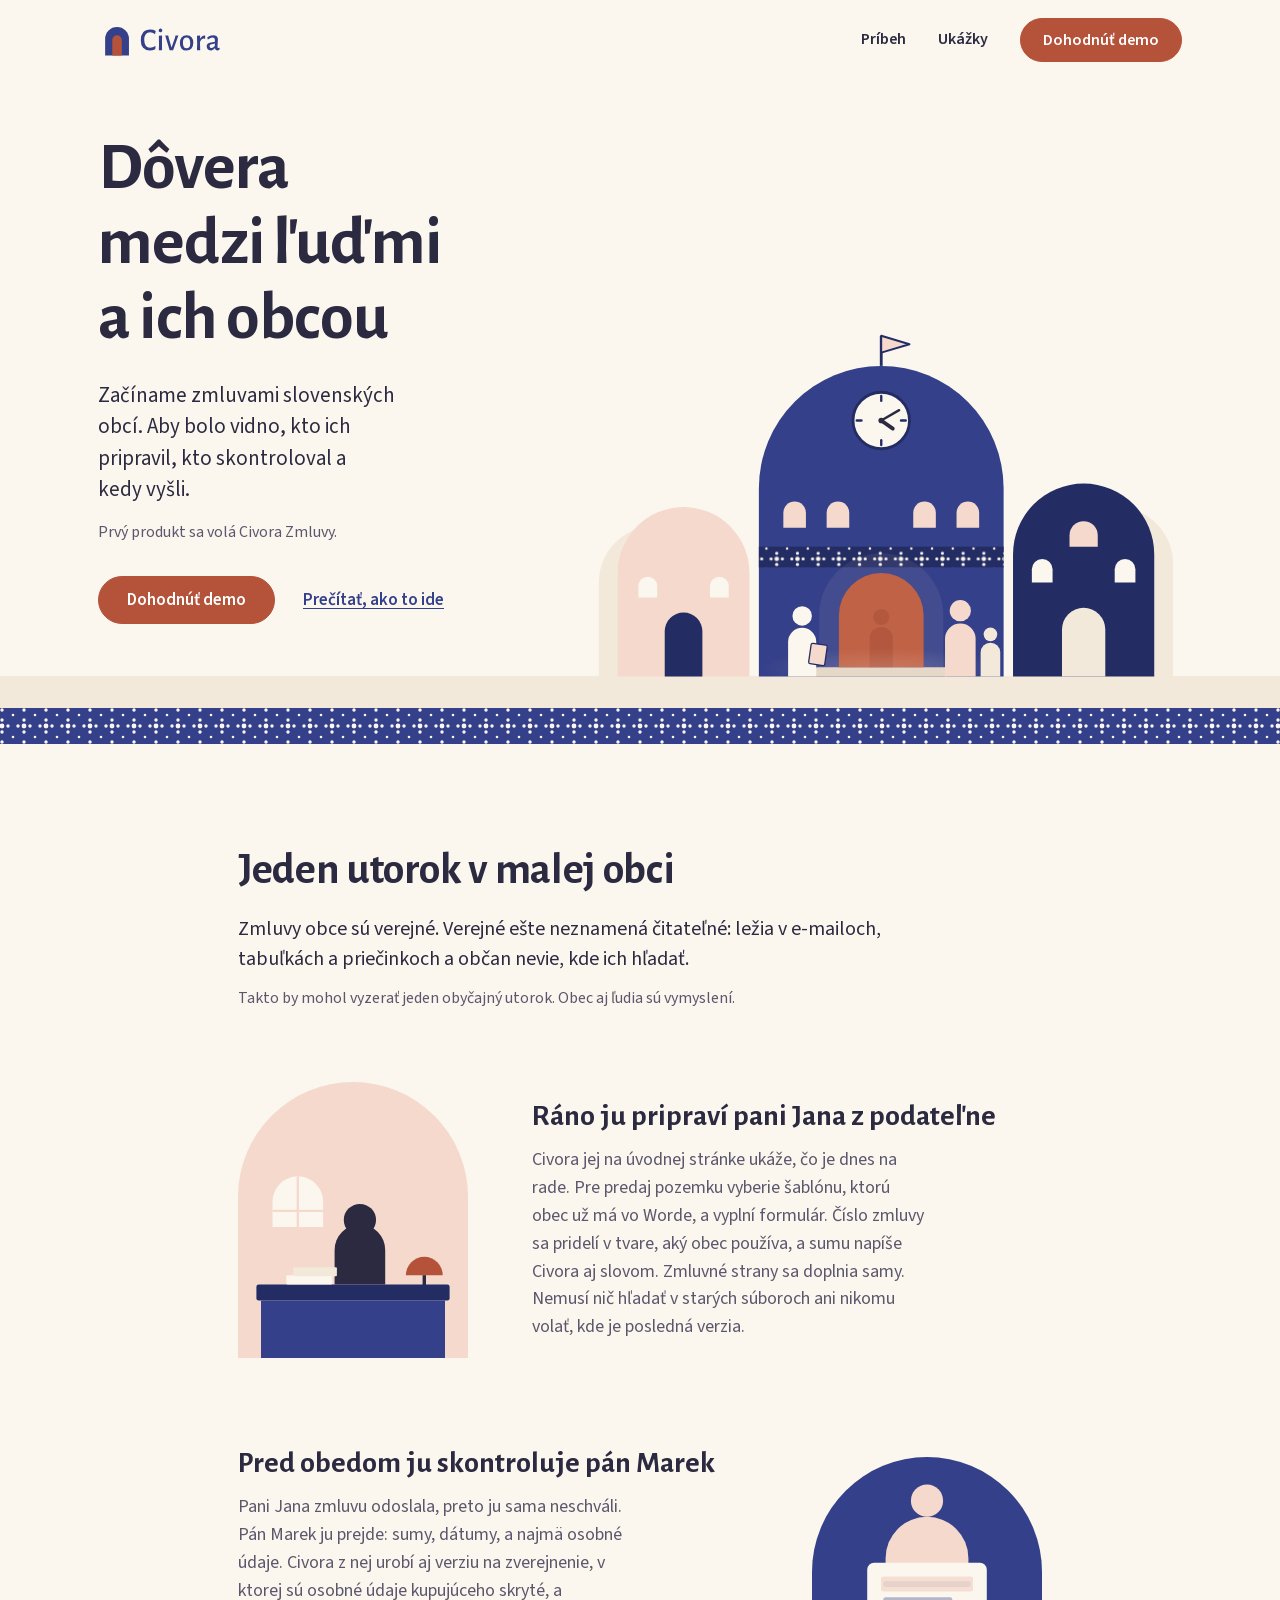
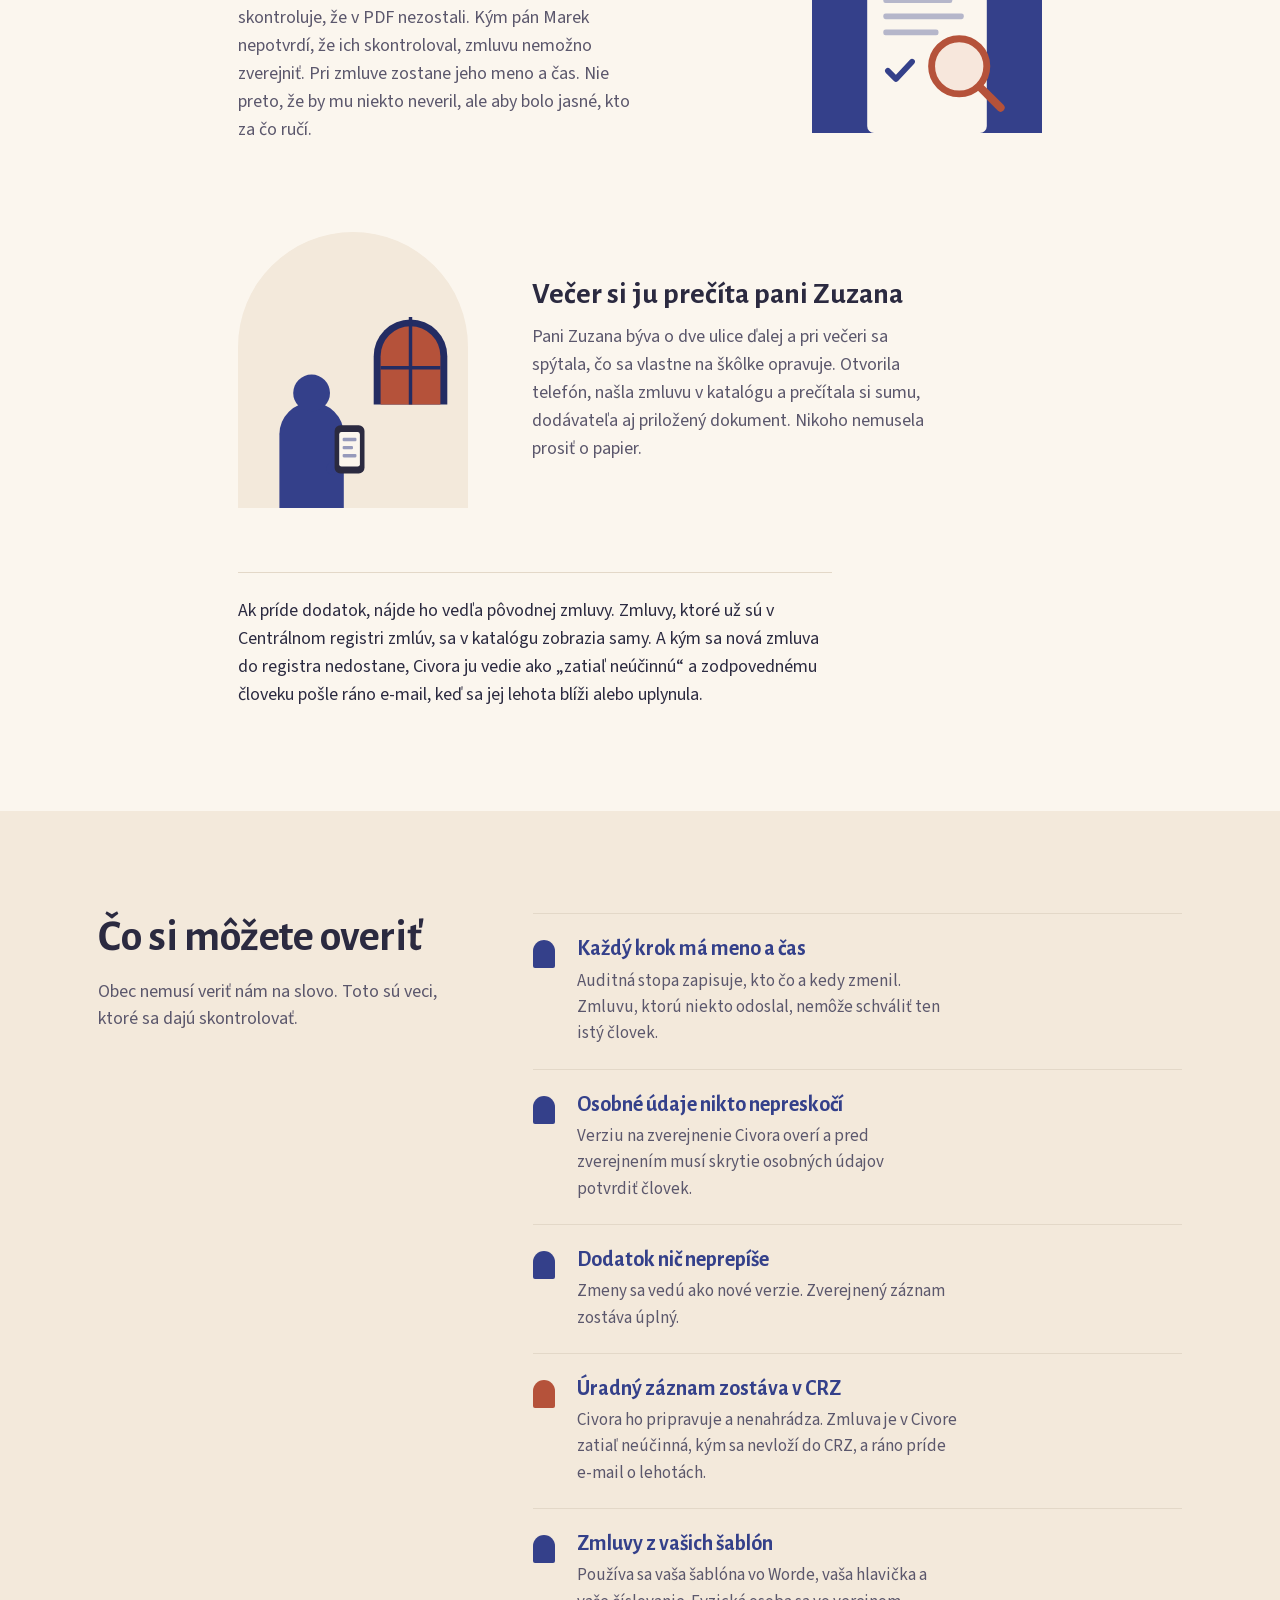
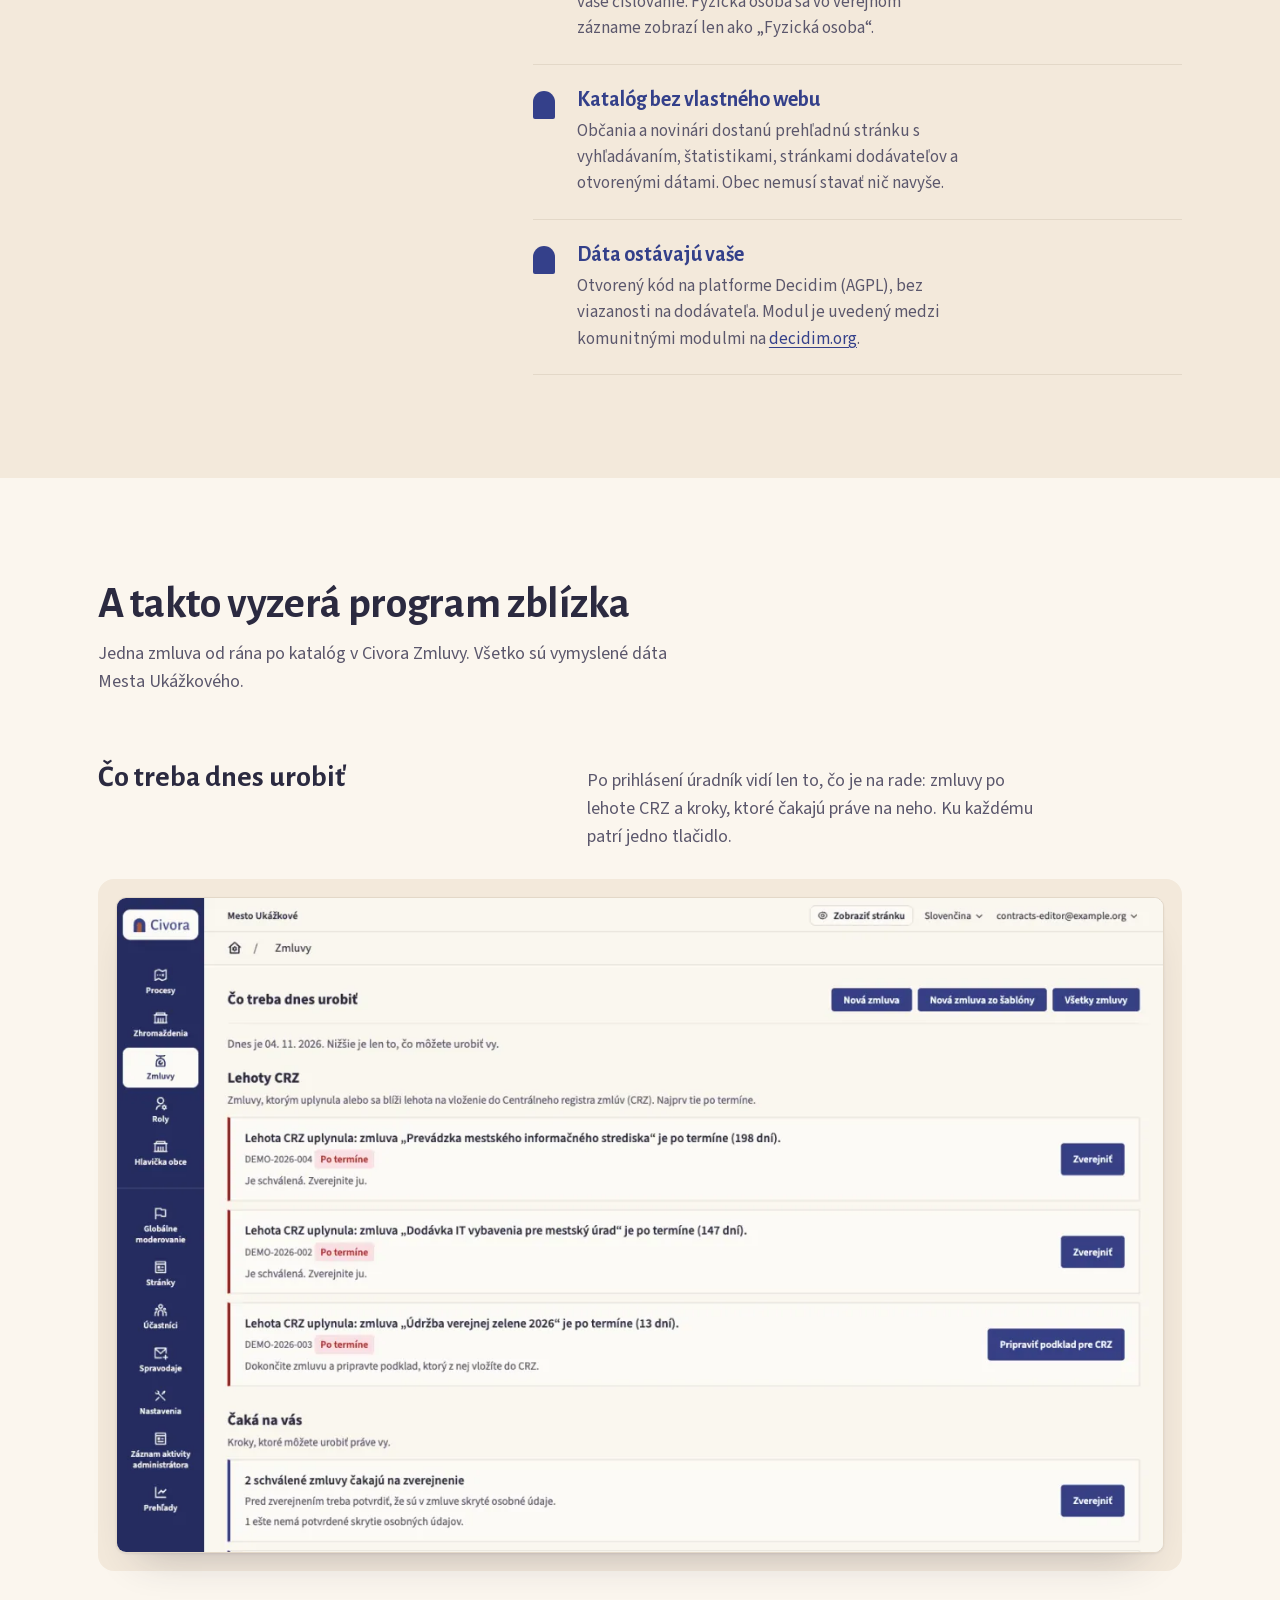
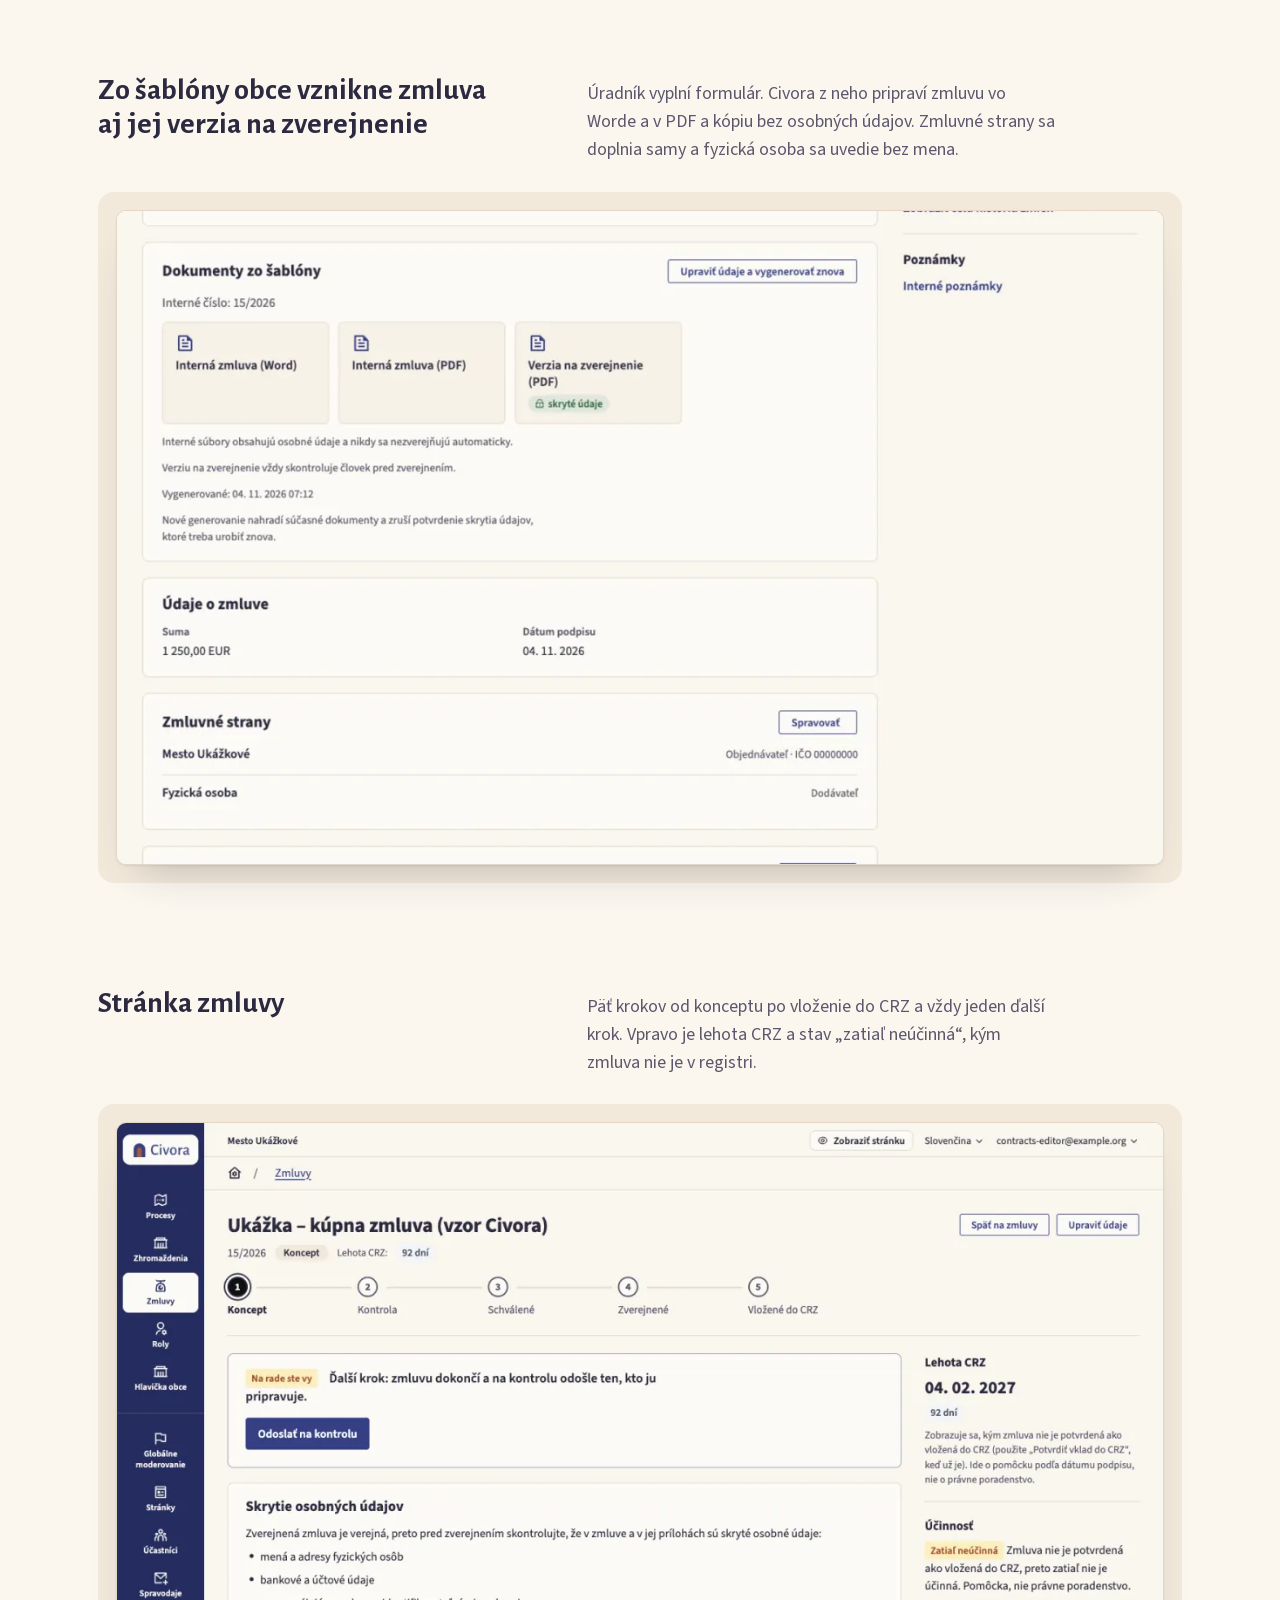
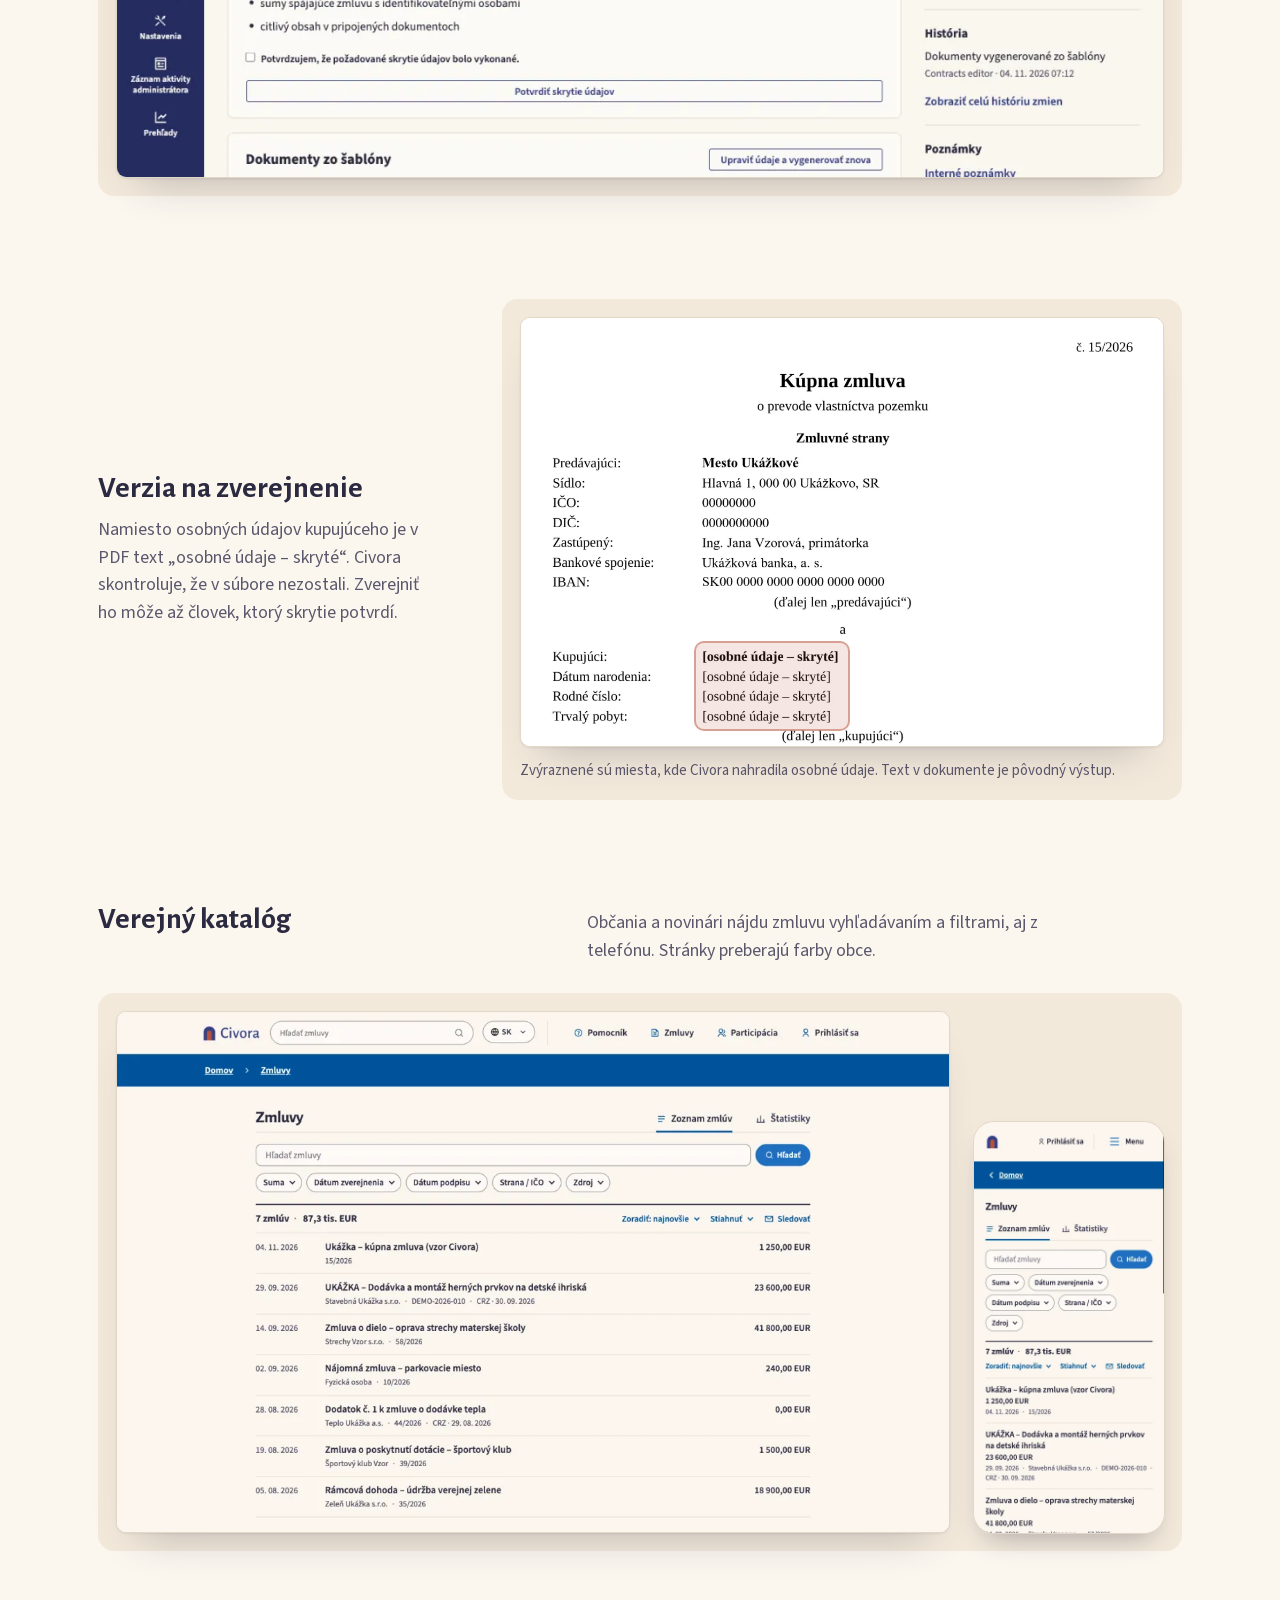
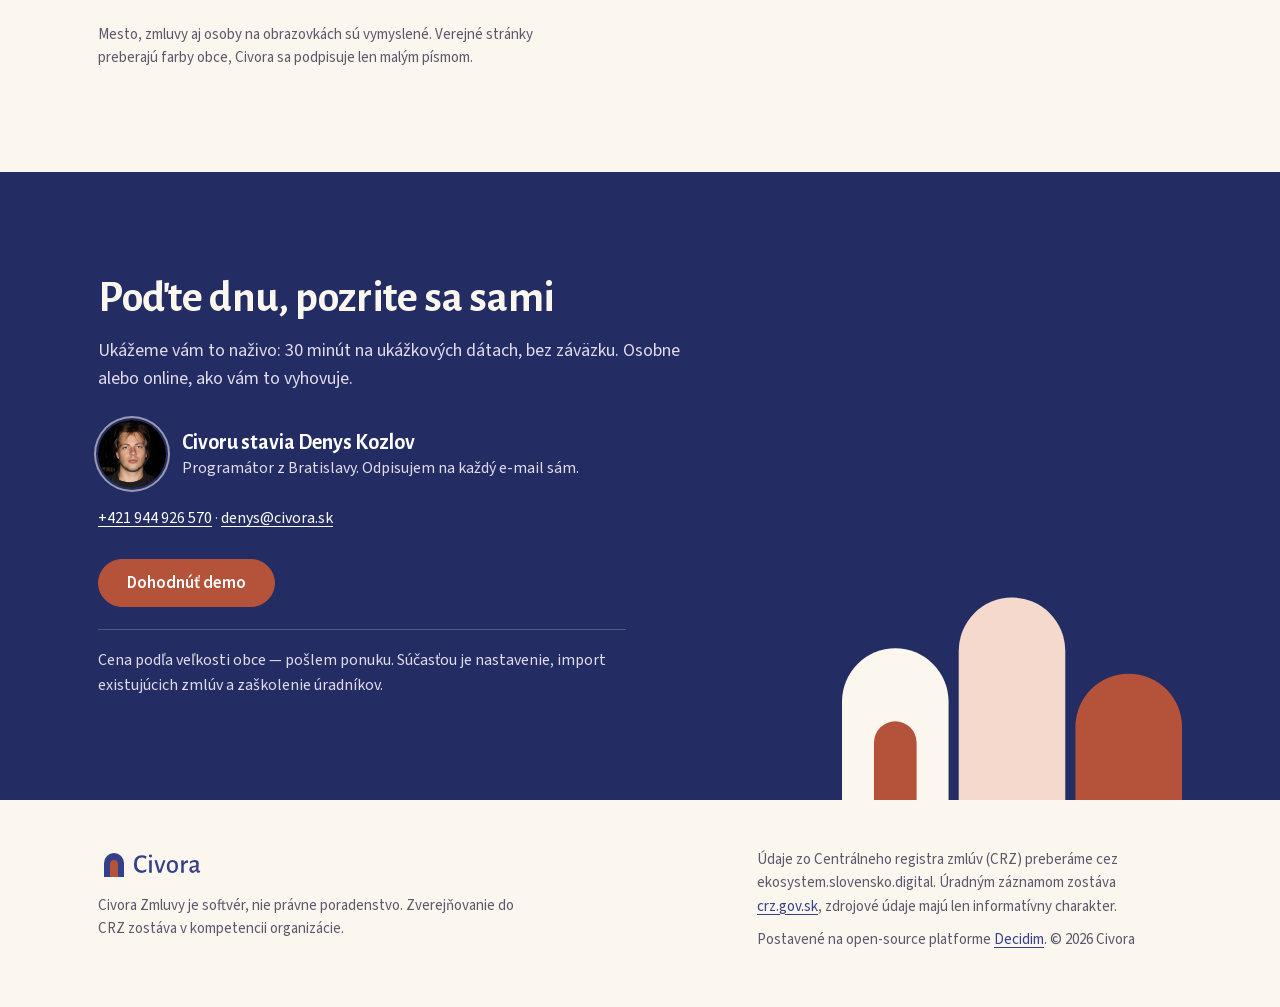
==== commit 1648e234: "feat(landing): redesign the product gallery as five large screens in workflow order Replaces the nin" ====
--- a/index.html
+++ b/index.html
@@ -178,30 +178,27 @@
 .checks h3{font-size:1.375rem;color:var(--civora-indigo)}
 .checks p{margin-top:6px;color:var(--civora-muted);font-size:1.0625rem;max-width:48ch}
 
-/* gallery: small, calm, secondary */
-.gal{padding-block:clamp(48px,6vw,72px)}
+/* gallery: five screens in workflow order, large and quiet */
+.gal{padding-block:clamp(56px,8vw,104px)}
 .gal__intro{margin-top:12px;color:var(--civora-muted)}
-.gal__list{list-style:none;margin:28px 0 0;padding:0;display:grid;gap:36px}
-.gal__item{min-width:0}
-.gal__title{font-size:1.375rem}
-.gal__line{margin:4px 0 14px;font-size:1.0625rem;color:var(--civora-muted);max-width:60ch}
-.gal__note{margin-top:20px;font-size:.9375rem;color:var(--civora-muted)}
+.gal__note{margin-top:clamp(40px,6vw,72px);font-size:.9375rem;color:var(--civora-muted)}
+.show{list-style:none;margin:clamp(36px,5vw,64px) 0 0;padding:0;display:grid;gap:clamp(56px,8vw,112px)}
+.show__item{display:grid;gap:clamp(18px,2.5vw,28px);min-width:0}
+.show__text h3{font-size:clamp(1.5rem,1.2rem + 1vw,1.875rem)}
+.show__text p{margin-top:10px;color:var(--civora-muted);max-width:52ch}
 .shot{border:1px solid var(--civora-rule);border-radius:var(--civora-radius);overflow:hidden;background:#fff;box-shadow:0 1px 2px rgba(43,42,64,.08),0 24px 40px -24px rgba(43,42,64,.3)}
-.frame{background:var(--civora-cream);padding:clamp(10px,2vw,18px);border-radius:16px}
-@media (min-width:960px){
-  .gal.is-on .gal__body{display:grid;grid-template-columns:minmax(0,40fr) minmax(0,60fr);gap:clamp(24px,3.5vw,48px);align-items:start;max-width:960px;margin-top:28px}
-  .gal.is-on .gal__list{margin-top:0;gap:4px}
-  .gal.is-on .gal__item{padding:10px 16px;border:1px solid transparent;border-radius:var(--civora-radius);cursor:pointer;transition:background-color .15s ease,border-color .15s ease}
-  .gal.is-on .gal__item .frame{display:none}
-  .gal.is-on .gal__line{margin:2px 0 0;font-size:1rem}
-  .gal.is-on .gal__title{color:var(--civora-muted);font-size:1.25rem}
-  .gal.is-on .gal__item:hover{background:rgba(251,246,238,.7)}
-  .gal.is-on .gal__item[aria-selected="true"]{background:var(--civora-paper);border-color:var(--civora-rule)}
-  .gal.is-on .gal__item[aria-selected="true"] .gal__title{color:var(--civora-indigo)}
-  .gal__stage{position:sticky;top:24px}
-  .gal__stage img{transition:opacity .18s ease-out}
-  .gal__stage img.is-fading{opacity:0}
-}
+.frame{margin:0;background:var(--civora-cream);padding:clamp(10px,1.6vw,18px);border-radius:16px;min-width:0}
+.frame figcaption{margin-top:12px;font-size:.9375rem;color:var(--civora-muted)}
+@media (min-width:640px){.show__cat{display:grid;grid-template-columns:minmax(0,1fr) clamp(120px,15vw,190px);gap:clamp(12px,2vw,24px);align-items:end}}
+.show__phone{width:100%;height:auto;border-radius:clamp(14px,1.6vw,20px);box-shadow:0 0 0 1px var(--civora-rule),0 14px 28px -12px rgba(43,42,64,.4)}
+.doc{position:relative;background:#fff}
+.doc__mark{position:absolute;left:27.2%;top:76.1%;width:23.8%;height:20%;border-radius:8px;background:rgba(181,82,58,.14);box-shadow:0 0 0 2px rgba(181,82,58,.55);pointer-events:none}
+@media (min-width:900px){
+  .show__item:not(.show__item--doc) .show__text{display:grid;grid-template-columns:minmax(0,5fr) minmax(0,7fr);gap:0 clamp(24px,5vw,80px);align-items:baseline}
+  .show__item:not(.show__item--doc) .show__text p{margin-top:0}
+  .show__item--doc{grid-template-columns:minmax(0,4fr) minmax(0,8fr);gap:clamp(24px,5vw,80px);align-items:center}
+}
+@media (max-width:639px){.show__phone{display:none}}
 
 /* cta: the one strict indigo band */
 .cta{background:var(--civora-indigo-deep);color:var(--civora-paper);overflow:hidden;padding-bottom:0}
@@ -261,7 +258,6 @@
 @media (prefers-reduced-motion:reduce){
   html{scroll-behavior:auto}
   .btn,.btn:hover{transition:none;transform:none}
-  .gal__stage img,.gal.is-on .gal__item{transition:none}
   .js .reveal,.js .rise{opacity:1;transform:none;transition:none}
   .scene .lit-door,.scene .lit-glow,.scene .lit-halo,.scene .lit-fig,.vig__art .glow{transition:none}
   .vig__art .glow{opacity:1}
@@ -439,56 +435,29 @@
 <section class="gal" id="galeria">
   <div class="wrap">
     <h2>A takto vyzerá program zblízka</h2>
-    <p class="gal__intro">Pracovný postup úradníka aj verejný katalóg v Civora Zmluvy. Všetko sú vymyslené dáta Mesta Ukážkového.</p>
-    <div class="gal__body">
-      <ol class="gal__list">
-        <li class="gal__item" data-id="today-sk">
-          <h3 class="gal__title">Čo treba dnes urobiť</h3>
-          <p class="gal__line">Úvodná stránka administrácie: lehoty CRZ a kroky, ktoré čakajú práve na vás.</p>
-          <div class="frame"><div class="shot"><img src="img/today-sk-1440.webp?v=20261104" srcset="img/today-sk-480.webp?v=20261104 480w, img/today-sk-800.webp?v=20261104 800w, img/today-sk-1200.webp?v=20261104 1200w, img/today-sk-1440.webp?v=20261104 1440w" sizes="(max-width:959px) calc(100vw - 60px), 560px" width="1440" height="900" alt="Úvodná stránka administrácie s nadpisom „Čo treba dnes urobiť“: tri zmluvy po lehote CRZ a schválené zmluvy čakajúce na zverejnenie, ku každej tlačidlo (ukážkové dáta)" loading="lazy" decoding="async"></div></div>
+    <p class="gal__intro">Jedna zmluva od rána po katalóg v Civora Zmluvy. Všetko sú vymyslené dáta Mesta Ukážkového.</p>
+    <ol class="show">
+        <li class="show__item reveal">
+          <div class="show__text"><h3>Čo treba dnes urobiť</h3><p>Po prihlásení úradník vidí len to, čo je na rade: zmluvy po lehote CRZ a kroky, ktoré čakajú práve na neho. Ku každému patrí jedno tlačidlo.</p></div>
+          <figure class="frame"><div class="shot"><img src="img/today-sk-1440.webp?v=20261104" srcset="img/today-sk-480.webp?v=20261104 480w, img/today-sk-800.webp?v=20261104 800w, img/today-sk-1200.webp?v=20261104 1200w, img/today-sk-1440.webp?v=20261104 1440w" sizes="(min-width:1240px) 1100px, calc(100vw - 2 * var(--gutter) - 20px)" width="1440" height="900" alt="Úvodná stránka administrácie s nadpisom „Čo treba dnes urobiť“: tri zmluvy po lehote CRZ a schválené zmluvy čakajúce na zverejnenie, ku každej tlačidlo (ukážkové dáta)" loading="lazy" decoding="async"></div></figure>
         </li>
-        <li class="gal__item" data-id="workspace-sk">
-          <h3 class="gal__title">Stránka zmluvy</h3>
-          <p class="gal__line">Päť krokov, jeden ďalší krok a stav účinnosti na jednom mieste.</p>
-          <div class="frame"><div class="shot"><img src="img/workspace-sk-1440.webp?v=20261104" srcset="img/workspace-sk-480.webp?v=20261104 480w, img/workspace-sk-800.webp?v=20261104 800w, img/workspace-sk-1200.webp?v=20261104 1200w, img/workspace-sk-1440.webp?v=20261104 1440w" sizes="(max-width:959px) calc(100vw - 60px), 560px" width="1440" height="900" alt="Stránka zmluvy v administrácii: päťkrokový ukazovateľ od konceptu po vloženie do CRZ, ďalší krok s tlačidlom, lehota CRZ a stav „zatiaľ neúčinná“ (ukážkové dáta)" loading="lazy" decoding="async"></div></div>
+        <li class="show__item reveal">
+          <div class="show__text"><h3>Zo šablóny obce vznikne zmluva aj jej verzia na zverejnenie</h3><p>Úradník vyplní formulár. Civora z neho pripraví zmluvu vo Worde a v PDF a kópiu bez osobných údajov. Zmluvné strany sa doplnia samy a fyzická osoba sa uvedie bez mena.</p></div>
+          <figure class="frame"><div class="shot"><img src="img/template-docs-sk-1440.webp?v=20261104" srcset="img/template-docs-sk-480.webp?v=20261104 480w, img/template-docs-sk-800.webp?v=20261104 800w, img/template-docs-sk-1200.webp?v=20261104 1200w, img/template-docs-sk-1440.webp?v=20261104 1440w" sizes="(min-width:1240px) 1100px, calc(100vw - 2 * var(--gutter) - 20px)" width="1440" height="900" alt="Dokumenty vygenerované zo šablóny: interná zmluva vo Worde a v PDF a verzia na zverejnenie so značkou „skryté údaje“, pod nimi údaje o zmluve a zmluvné strany, fyzická osoba bez mena (ukážkové dáta)" loading="lazy" decoding="async"></div></figure>
         </li>
-        <li class="gal__item" data-id="template-form-sk">
-          <h3 class="gal__title">Zmluva z vašej šablóny</h3>
-          <p class="gal__line">Formulár vychádza zo šablóny obce. Hlavička obce sa doplní sama.</p>
-          <div class="frame"><div class="shot"><img src="img/template-form-sk-1440.webp?v=20261104" srcset="img/template-form-sk-480.webp?v=20261104 480w, img/template-form-sk-800.webp?v=20261104 800w, img/template-form-sk-1200.webp?v=20261104 1200w, img/template-form-sk-1440.webp?v=20261104 1440w" sizes="(max-width:959px) calc(100vw - 60px), 560px" width="1440" height="900" alt="Formulár novej zmluvy zo šablóny: hlavička obce vyplnená automaticky a polia pre kupujúceho označené ako osobné údaje, ktoré sa vo verzii na zverejnenie skryjú (ukážkové dáta)" loading="lazy" decoding="async"></div></div>
+        <li class="show__item reveal">
+          <div class="show__text"><h3>Stránka zmluvy</h3><p>Päť krokov od konceptu po vloženie do CRZ a vždy jeden ďalší krok. Vpravo je lehota CRZ a stav „zatiaľ neúčinná“, kým zmluva nie je v registri.</p></div>
+          <figure class="frame"><div class="shot"><img src="img/workspace-sk-1440.webp?v=20261104" srcset="img/workspace-sk-480.webp?v=20261104 480w, img/workspace-sk-800.webp?v=20261104 800w, img/workspace-sk-1200.webp?v=20261104 1200w, img/workspace-sk-1440.webp?v=20261104 1440w" sizes="(min-width:1240px) 1100px, calc(100vw - 2 * var(--gutter) - 20px)" width="1440" height="900" alt="Stránka zmluvy v administrácii: päťkrokový ukazovateľ od konceptu po vloženie do CRZ, ďalší krok s tlačidlom, lehota CRZ a stav „zatiaľ neúčinná“ (ukážkové dáta)" loading="lazy" decoding="async"></div></figure>
         </li>
-        <li class="gal__item" data-id="template-docs-sk">
-          <h3 class="gal__title">Word, PDF a verzia na zverejnenie</h3>
-          <p class="gal__line">Z formulára vznikne zmluva vo Worde a v PDF aj kópia bez osobných údajov.</p>
-          <div class="frame"><div class="shot"><img src="img/template-docs-sk-1440.webp?v=20261104" srcset="img/template-docs-sk-480.webp?v=20261104 480w, img/template-docs-sk-800.webp?v=20261104 800w, img/template-docs-sk-1200.webp?v=20261104 1200w, img/template-docs-sk-1440.webp?v=20261104 1440w" sizes="(max-width:959px) calc(100vw - 60px), 560px" width="1440" height="900" alt="Dokumenty vygenerované zo šablóny: interná zmluva vo Worde a v PDF a verzia na zverejnenie so značkou „skryté údaje“, pod nimi údaje o zmluve a zmluvné strany, fyzická osoba bez mena (ukážkové dáta)" loading="lazy" decoding="async"></div></div>
+        <li class="show__item show__item--doc reveal">
+          <div class="show__text"><h3>Verzia na zverejnenie</h3><p>Namiesto osobných údajov kupujúceho je v PDF text „osobné údaje – skryté“. Civora skontroluje, že v súbore nezostali. Zverejniť ho môže až človek, ktorý skrytie potvrdí.</p></div>
+          <figure class="frame"><div class="shot doc"><img src="img/publication-pdf-sk-1440.webp?v=20261104" srcset="img/publication-pdf-sk-480.webp?v=20261104 480w, img/publication-pdf-sk-800.webp?v=20261104 800w, img/publication-pdf-sk-1200.webp?v=20261104 1200w, img/publication-pdf-sk-1440.webp?v=20261104 1440w" sizes="(min-width:1240px) 1100px, calc(100vw - 2 * var(--gutter) - 20px)" width="1440" height="960" alt="Začiatok PDF verzie na zverejnenie ukážkovej kúpnej zmluvy: údaje predávajúceho sú vyplnené, údaje kupujúceho sú nahradené textom „[osobné údaje – skryté]“ (ukážkové dáta)" loading="lazy" decoding="async"><span class="doc__mark" aria-hidden="true"></span></div><figcaption>Zvýraznené sú miesta, kde Civora nahradila osobné údaje. Text v dokumente je pôvodný výstup.</figcaption></figure>
         </li>
-        <li class="gal__item" data-id="publication-pdf-sk">
-          <h3 class="gal__title">Verzia na zverejnenie</h3>
-          <p class="gal__line">V PDF na zverejnenie je namiesto osobných údajov kupujúceho text „osobné údaje – skryté“.</p>
-          <div class="frame"><div class="shot"><img src="img/publication-pdf-sk-1440.webp?v=20261104" srcset="img/publication-pdf-sk-480.webp?v=20261104 480w, img/publication-pdf-sk-800.webp?v=20261104 800w, img/publication-pdf-sk-1200.webp?v=20261104 1200w, img/publication-pdf-sk-1440.webp?v=20261104 1440w" sizes="(max-width:959px) calc(100vw - 60px), 560px" width="1440" height="900" alt="Prvá strana PDF verzie na zverejnenie kúpnej zmluvy: údaje predávajúceho sú vyplnené, údaje kupujúceho sú nahradené textom „[osobné údaje – skryté]“ (ukážkové dáta)" loading="lazy" decoding="async"></div></div>
+        <li class="show__item reveal">
+          <div class="show__text"><h3>Verejný katalóg</h3><p>Občania a novinári nájdu zmluvu vyhľadávaním a filtrami, aj z telefónu. Stránky preberajú farby obce.</p></div>
+          <figure class="frame show__cat"><div class="shot"><img src="img/catalogue-sk-1440.webp?v=20261104" srcset="img/catalogue-sk-480.webp?v=20261104 480w, img/catalogue-sk-800.webp?v=20261104 800w, img/catalogue-sk-1200.webp?v=20261104 1200w, img/catalogue-sk-1440.webp?v=20261104 1440w" sizes="(min-width:1240px) 1100px, calc(100vw - 2 * var(--gutter) - 20px)" width="1440" height="900" alt="Verejný katalóg zmlúv vo farbách obce s vyhľadávaním, filtrami, súčtom a zoznamom zmlúv so sumami (ukážkové dáta)" loading="lazy" decoding="async"></div><img class="show__phone" src="img/catalogue-phone-sk-390.webp?v=20261104" srcset="img/catalogue-phone-sk-390.webp?v=20261104 390w, img/catalogue-phone-sk-780.webp?v=20261104 780w" sizes="190px" width="390" height="844" alt="Ten istý katalóg na telefóne" loading="lazy" decoding="async"></figure>
         </li>
-        <li class="gal__item" data-id="catalogue-sk">
-          <h3 class="gal__title">Verejný katalóg</h3>
-          <p class="gal__line">Zoznam zverejnených zmlúv s vyhľadávaním, filtrami a sumami, vo farbách obce.</p>
-          <div class="frame"><div class="shot"><img src="img/catalogue-sk-1440.webp?v=20261104" srcset="img/catalogue-sk-480.webp?v=20261104 480w, img/catalogue-sk-800.webp?v=20261104 800w, img/catalogue-sk-1200.webp?v=20261104 1200w, img/catalogue-sk-1440.webp?v=20261104 1440w" sizes="(max-width:959px) calc(100vw - 60px), 560px" width="1440" height="900" alt="Verejný katalóg zmlúv vo farbách obce s vyhľadávaním, filtrami, súčtom a zoznamom zmlúv so sumami (ukážkové dáta)" loading="lazy" decoding="async"></div></div>
-        </li>
-        <li class="gal__item" data-id="detail-crz-sk">
-          <h3 class="gal__title">Detail zmluvy</h3>
-          <p class="gal__line">Údaje o zmluve, zmluvné strany a dátum zverejnenia v CRZ.</p>
-          <div class="frame"><div class="shot"><img src="img/detail-crz-sk-1440.webp?v=20261104" srcset="img/detail-crz-sk-480.webp?v=20261104 480w, img/detail-crz-sk-800.webp?v=20261104 800w, img/detail-crz-sk-1200.webp?v=20261104 1200w, img/detail-crz-sk-1440.webp?v=20261104 1440w" sizes="(max-width:959px) calc(100vw - 60px), 560px" width="1440" height="900" alt="Verejný detail zmluvy s číslom zmluvy, dátumom zverejnenia v CRZ, sumou a zmluvnými stranami (ukážkové dáta)" loading="lazy" decoding="async"></div></div>
-        </li>
-        <li class="gal__item" data-id="mobile-sk">
-          <h3 class="gal__title">Na telefóne</h3>
-          <p class="gal__line">Katalóg aj detail zmluvy sa čítajú aj z mobilu.</p>
-          <div class="frame"><div class="shot"><img src="img/mobile-sk-1440.webp?v=20261104" srcset="img/mobile-sk-480.webp?v=20261104 480w, img/mobile-sk-800.webp?v=20261104 800w, img/mobile-sk-1200.webp?v=20261104 1200w, img/mobile-sk-1440.webp?v=20261104 1440w" sizes="(max-width:959px) calc(100vw - 60px), 560px" width="1440" height="900" alt="Katalóg zmlúv a detail zmluvy zobrazené na dvoch telefónoch vedľa seba (ukážkové dáta)" loading="lazy" decoding="async"></div></div>
-        </li>
-        <li class="gal__item" data-id="audit-trail">
-          <h3 class="gal__title">Auditná stopa</h3>
-          <p class="gal__line">Vidno, kto, čo a kedy zmenil.</p>
-          <div class="frame"><div class="shot"><img src="img/audit-trail-1440.webp?v=20261104" srcset="img/audit-trail-480.webp?v=20261104 480w, img/audit-trail-800.webp?v=20261104 800w, img/audit-trail-1200.webp?v=20261104 1200w, img/audit-trail-1440.webp?v=20261104 1440w" sizes="(max-width:959px) calc(100vw - 60px), 560px" width="1440" height="900" alt="Auditná stopa zmlúv so zoznamom operácií, používateľov a dátumov (ukážkové dáta)" loading="lazy" decoding="async"></div></div>
-        </li>
-      </ol>
-    </div>
+    </ol>
     <p class="gal__note">Mesto, zmluvy aj osoby na obrazovkách sú vymyslené. Verejné stránky preberajú farby obce, Civora sa podpisuje len malým písmom.</p>
   </div>
 </section>
@@ -544,81 +513,6 @@
     els.forEach(function(e){io.observe(e)});
   }
 })();
-(function(){
-  var gal=document.getElementById('galeria');
-  var mq=window.matchMedia('(min-width:960px)');
-  if(!gal)return;
-  var body=gal.querySelector('.gal__body'),list=gal.querySelector('.gal__list');
-  var items=[].slice.call(list.children),stage,img,cur=0,timer;
-  function select(n,focus){
-    items.forEach(function(it,i){
-      it.setAttribute('aria-selected',i===n?'true':'false');
-      it.tabIndex=i===n?0:-1;
-    });
-    if(focus)items[n].focus();
-    if(n===cur&&img.src)return;
-    cur=n;
-    var src=items[n].querySelector('img'),panel=stage;
-    panel.setAttribute('aria-labelledby',items[n].id);
-    var reduce=window.matchMedia('(prefers-reduced-motion:reduce)').matches;
-    clearTimeout(timer);
-    function swap(){
-      img.removeAttribute('loading');
-      img.srcset=src.srcset;img.sizes=src.sizes;img.src=src.src;img.alt=src.alt;
-      img.classList.remove('is-fading');
-    }
-    if(reduce){swap();return}
-    img.classList.add('is-fading');
-    timer=setTimeout(swap,180);
-  }
-  function on(){
-    if(stage)return;
-    stage=document.createElement('div');
-    stage.className='gal__stage frame';
-    stage.id='galeria-panel';
-    stage.setAttribute('role','tabpanel');
-    var shot=document.createElement('div');
-    shot.className='shot';
-    img=document.createElement('img');
-    img.width=1440;img.height=900;img.decoding='async';
-    shot.appendChild(img);
-    stage.appendChild(shot);
-    body.appendChild(stage);
-    list.setAttribute('role','tablist');
-    list.setAttribute('aria-label','Ukážky obrazoviek');
-    items.forEach(function(it,i){
-      it.id='galeria-tab-'+i;
-      it.setAttribute('role','tab');
-      it.setAttribute('aria-controls','galeria-panel');
-    });
-    gal.classList.add('is-on');
-    cur=-1;select(0);
-  }
-  function off(){
-    if(!stage)return;
-    stage.remove();stage=null;img=null;
-    gal.classList.remove('is-on');
-    list.removeAttribute('role');list.removeAttribute('aria-label');
-    items.forEach(function(it){
-      ['role','aria-controls','aria-selected','tabindex','id'].forEach(function(a){it.removeAttribute(a)});
-    });
-  }
-  items.forEach(function(it,i){it.addEventListener('click',function(){if(stage)select(i)})});
-  list.addEventListener('keydown',function(e){
-    if(!stage)return;
-    var i=items.indexOf(document.activeElement),n=-1;
-    if(i<0)return;
-    if(e.key==='ArrowDown'||e.key==='ArrowRight')n=(i+1)%items.length;
-    else if(e.key==='ArrowUp'||e.key==='ArrowLeft')n=(i-1+items.length)%items.length;
-    else if(e.key==='Home')n=0;
-    else if(e.key==='End')n=items.length-1;
-    if(n<0)return;
-    e.preventDefault();select(n,true);
-  });
-  function sync(){mq.matches?on():off()}
-  sync();
-  if(mq.addEventListener)mq.addEventListener('change',sync);
-})();
 </script>
 </main>
 
